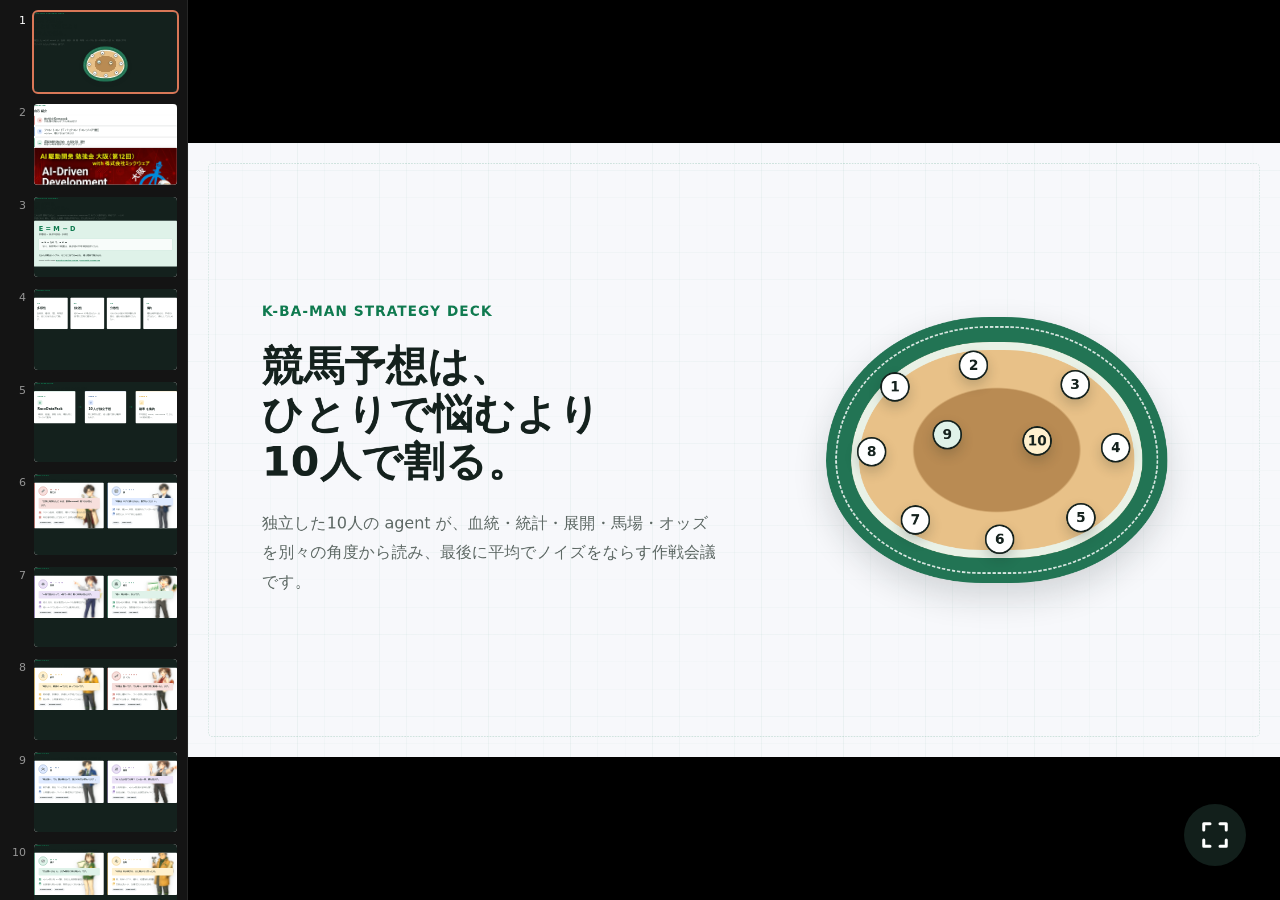
==== slides/keiba-strategy v2 (bundle).html @ 3735d451 "資料・設定を追加（スライド、メモ、codex設定、VSCodeテーマ） slides/: 戦略説明スライド（HTML形式）。 docs/memo/: 作業メモ。 .codex/: codex CLI " ====
<!DOCTYPE html>
<html>
<head>
  <meta charset="utf-8">
  <title>k-ba-man 競馬予想作戦スライド</title>
  <style>
    * { margin: 0; padding: 0; box-sizing: border-box; }
    body { background: #0f7a4f; display: flex; align-items: center; justify-content: center; min-height: 100vh; font-family: -apple-system, BlinkMacSystemFont, sans-serif; }
    #__bundler_loading { position: fixed; bottom: 20px; right: 20px; font: 13px/1.4 -apple-system, BlinkMacSystemFont, sans-serif; color: #666; background: #fff; padding: 8px 14px; border-radius: 8px; box-shadow: 0 1px 4px rgba(0,0,0,0.12); z-index: 10000; }
    #__bundler_thumbnail { position: fixed; inset: 0; width: 100%; height: 100%; display: flex; align-items: center; justify-content: center; background: #0f7a4f; z-index: 9999; }
    #__bundler_thumbnail svg { width: 100%; height: 100%; object-fit: contain; }
    #__bundler_placeholder { color: #999; font-size: 14px; }
  </style>
  <noscript>
    <style>#__bundler_loading { display: none; }</style>
    <div style="position:fixed;bottom:12px;left:12px;font:13px/1.4 -apple-system,BlinkMacSystemFont,sans-serif;color:#999;background:rgba(255,255,255,0.9);padding:6px 12px;border-radius:6px;box-shadow:0 1px 4px rgba(0,0,0,0.08);z-index:10000;">
      This page requires JavaScript to display.
    </div>
  </noscript>
</head>
<body>
  <div id="__bundler_thumbnail">
    <svg viewBox="0 0 1200 800" xmlns="http://www.w3.org/2000/svg">
      <rect width="1200" height="800" fill="#0f7a4f"></rect>
      <ellipse cx="600" cy="400" rx="340" ry="260" fill="none" stroke="#fff" stroke-width="28" opacity="0.7"></ellipse>
      <ellipse cx="600" cy="400" rx="180" ry="130" fill="#c8984a" opacity="0.8"></ellipse>
      <circle cx="600" cy="220" r="28" fill="#fff"></circle>
      <circle cx="780" cy="280" r="28" fill="#fff"></circle>
      <circle cx="860" cy="400" r="28" fill="#fff"></circle>
      <circle cx="780" cy="520" r="28" fill="#fff"></circle>
      <circle cx="600" cy="580" r="28" fill="#fff"></circle>
      <circle cx="420" cy="520" r="28" fill="#fff"></circle>
      <circle cx="340" cy="400" r="28" fill="#fff"></circle>
      <circle cx="420" cy="280" r="28" fill="#fff"></circle>
      <circle cx="560" cy="370" r="28" fill="#dff2e9"></circle>
      <circle cx="650" cy="420" r="28" fill="#fff1cf"></circle>
    </svg>
  </div>
  <div id="__bundler_loading">Unpacking...</div>

  <script>
    
document.addEventListener('DOMContentLoaded', async function() {
  const loading = document.getElementById('__bundler_loading');
  function setStatus(msg) { if (loading) loading.textContent = msg; }

  // Error sink persists across replaceWith since it's on window, not the DOM.
  window.addEventListener('error', function(e) {
    var p = document.body || document.documentElement;
    var d = document.getElementById('__bundler_err') || p.appendChild(document.createElement('div'));
    d.id = '__bundler_err';
    d.style.cssText = 'position:fixed;bottom:12px;left:12px;right:12px;font:12px/1.4 ui-monospace,monospace;background:#2a1215;color:#ff8a80;padding:10px 14px;border-radius:8px;border:1px solid #5c2b2e;z-index:99999;white-space:pre-wrap;max-height:40vh;overflow:auto';
    d.textContent = (d.textContent ? d.textContent + String.fromCharCode(10) : '') +
      '[bundle] ' + (e.message || e.type) +
      (e.filename ? ' (' + e.filename.slice(0, 60) + ':' + e.lineno + ')' : '');
  }, true);

  try {
    const manifestEl = document.querySelector('script[type="__bundler/manifest"]');
    const templateEl = document.querySelector('script[type="__bundler/template"]');
    if (!manifestEl || !templateEl) {
      setStatus('Error: missing bundle data');
      console.error('[bundler] Missing script tags — manifestEl:', !!manifestEl, 'templateEl:', !!templateEl);
      return;
    }

    const manifest = JSON.parse(manifestEl.textContent);
    let template = JSON.parse(templateEl.textContent);

    const uuids = Object.keys(manifest);
    setStatus('Unpacking ' + uuids.length + ' assets...');

    const blobUrls = {};
    await Promise.all(uuids.map(async (uuid) => {
      const entry = manifest[uuid];
      try {
        const binaryStr = atob(entry.data);
        const bytes = new Uint8Array(binaryStr.length);
        for (let i = 0; i < binaryStr.length; i++) bytes[i] = binaryStr.charCodeAt(i);

        let finalBytes = bytes;
        if (entry.compressed) {
          if (typeof DecompressionStream !== 'undefined') {
            const ds = new DecompressionStream('gzip');
            const writer = ds.writable.getWriter();
            const reader = ds.readable.getReader();
            writer.write(bytes);
            writer.close();
            const chunks = [];
            let totalLen = 0;
            while (true) {
              const { done, value } = await reader.read();
              if (done) break;
              chunks.push(value);
              totalLen += value.length;
            }
            finalBytes = new Uint8Array(totalLen);
            let offset = 0;
            for (const chunk of chunks) { finalBytes.set(chunk, offset); offset += chunk.length; }
          } else {
            console.warn('DecompressionStream not available, asset ' + uuid + ' may not render');
          }
        }

        blobUrls[uuid] = URL.createObjectURL(new Blob([finalBytes], { type: entry.mime }));
      } catch (err) {
        console.error('Failed to decode asset ' + uuid + ':', err);
        blobUrls[uuid] = URL.createObjectURL(new Blob([], { type: entry.mime }));
      }
    }));

    const extResEl = document.querySelector('script[type="__bundler/ext_resources"]');
    const extResources = extResEl ? JSON.parse(extResEl.textContent) : [];
    const resourceMap = {};
    for (const entry of extResources) {
      if (blobUrls[entry.uuid]) resourceMap[entry.id] = blobUrls[entry.uuid];
    }

    setStatus('Rendering...');
    for (const uuid of uuids) template = template.split(uuid).join(blobUrls[uuid]);

    // Strip integrity + crossorigin — blob URLs from a file:// document inherit
    // a null origin, so crossorigin forces a CORS fetch that SRI then rejects.
    // The manifest bytes are ours; SRI protects against CDN compromise, not this.
    template = template.replace(/\s+integrity="[^"]*"/gi, '').replace(/\s+crossorigin="[^"]*"/gi, '');

    const resourceScript = '<script>window.__resources = ' +
      JSON.stringify(resourceMap).split('</' + 'script>').join('<\\/' + 'script>') +
      ';</' + 'script>';
    // Inject after <head> so the DOCTYPE stays first; prepending the script
    // would push the parser into quirks mode. DOMParser always emits a <head>
    // (synthesizing one if the source HTML omitted it) but may carry
    // attributes through, so match the full opening tag. slice() rather than
    // replace() keeps us clear of $-pattern substitution in resourceScript.
    const headOpen = template.match(/<head[^>]*>/i);
    if (headOpen) {
      const i = headOpen.index + headOpen[0].length;
      template = template.slice(0, i) + resourceScript + template.slice(i);
    }

    // Parse the template and swap the root element. Scripts inserted via
    // DOMParser/replaceWith are inert per spec — re-create each with
    // createElement so they execute, awaiting onload for src scripts to
    // preserve ordering (React before ReactDOM before Babel before text/babel).
    const doc = new DOMParser().parseFromString(template, 'text/html');
    document.documentElement.replaceWith(doc.documentElement);
    const dead = Array.from(document.scripts);
    for (const old of dead) {
      const s = document.createElement('script');
      for (const a of old.attributes) s.setAttribute(a.name, a.value);
      s.textContent = old.textContent;
      // text/babel scripts with a src: fetch and inline. transformScriptTags
      // does XHR against the src, but blob:null/ from a file:// origin is
      // silently dropped. Inlining makes it a plain inline babel script,
      // which transformScriptTags handles unconditionally.
      if ((s.type === 'text/babel' || s.type === 'text/jsx') && s.src) {
        const r = await fetch(s.src);
        s.textContent = await r.text();
        s.removeAttribute('src');
      }
      const p = s.src ? new Promise(function(r) { s.onload = s.onerror = r; }) : null;
      old.replaceWith(s);
      if (p) await p;
    }
    // Babel standalone auto-transforms type=text/babel on DOMContentLoaded,
    // which fired before we swapped the document. Trigger manually if present.
    if (window.Babel && typeof window.Babel.transformScriptTags === 'function') {
      window.Babel.transformScriptTags();
    }
  } catch (err) {
    setStatus('Error unpacking: ' + err.message);
    console.error('Bundle unpack error:', err);
  }
});

  </script>

  <script type="__bundler/manifest">
{"0a99e680-15c3-4a7e-9d9e-b572968062b7":{"mime":"text/javascript","compressed":true,"data":"H4sIAAAAAAAAE9W973bcNrYv+L2fAlHSXaRcZEmK7U5KlnPctnLic/zvWkrSvRy1jSJRVYhYJA9BSqrYOqs/Za35dm/fXmteYNa8yLxJnmRm7w2AAMkqyenuO+fa3bFEEiAIbGzsv789mbB/SVXE06WoRJ6ISC7yohIsilixEpmoa8FUzataVEwlfD4vspQFFb9kIhMrkddqshRXk/KKzdYsFUou8vA3k132h+N/ffqCfXvy6F+P2e7kN5Pd3d+wXfYgFcl5pGq+EA/ZL3/5G6tEo/gsE+xSzFhSrMoiF3nN5kXFvjl9/ozB8yr+DcPW3/A8zYSaws8s4CFTpeDnomJ5UQul++OpYg9UUsmyZvW6FEc7vCwzmfBaFvnkR1XkO0ymRzu6bYRtdx5in/CH5ykrC1Ur9l5lMhVP81RcPV7yfCHSKXtxzeqC1UvBSl7BSC9lnhaXrMhZzi9iGtksZOdiPSt4lcJVucB34/h++fm/[base64]/PNj7f/7P/[base64]/ENDXqydfs7Iq0iYRsDpJJnhuOytyEcFLolJUEQ0BnsfFyAsmruqKw7c3pf6aRcjqZbOa5VxmrIL/EM9Q8idkQkDG0RKIPymyZpXDNmr7tk3bzRSomtcyYQmQvgpj9jiTyTksl9734pD98vP/mPzy8/9khuTtAOZF0iiRsrpoyakWJZuJ+lKInCZVHbK04guigKJKRXXIcJ9HCb5qXlQtBZ3Lkk3Y8+JCsMb+lMJaTNiThriggJ+BsQsW6H+LUsCet/085nkisom+mxT5XFYrlkqeFYswZk9wPEuBMzhSNBwm0oWmU1jcQ9vZpUzrJcyiksBUnY/NioRnJ3VR8YWIcfAlEDV+NUt4Va3Zu5TXPKJD41yW78bIbVK5WomUyZYSzGjGrFjJuhYpm1fFyuF1LRseI3NbyjQVOVAnEnO7C091T8ANVFMiE8N3IT8TeQ2sY1WkYgzX4L3LQtVIuwI2uO0InmHBd1Jciup5kYqjUV7kYhSOgS3ZPT6mk6OqikvLHxzy+uX/+L/u390rr0Ia9YXkhkVEMEiHRcTsNYx61dT4lYqlUpW8TpbtwcbepUlUlO/Y40bVxer4Arh3QR+hD3MWKAEUk6gJPqviVRriq9N23V68PNVHEbR88vL51M4Dw7NWKLxQlNiyEhHxLnXo0HnVJHVTcb0NZV42NUx5ViTnImVNXsus7RXPY9v4/du3afK2KN/y5HzK6qoRY/3e9NqICidERUAt3zx98uT4xRiEBNbkKzgsRBqzF0UeueeagsNybRYVGCRsWOjr3YVUciYzWa+nmnDesTvsXVHyBK/tvTO8TFbQC2ytC5mKQo2ZnFd8JdQYOoKjgT5VjdlrwZOa1ZUQKoQvR/[base64]/pj5M5mwXFyyvWjGiSmk4qrXBJiOLBqFgiM0MRfo+TF8SbSPwkku617zuqh55r6RLjiiTq8J3XObLAUO1FtNPZEbx4tbxrQuK1lUfkMceN5k2cahV4KrInfGMYLHRuwDGxn5Dn/Bkwt/qnmJ//JSjqi76/BQL+0rOjJAKZky4J1alkCdgGXiQmQxEp5hPOxciJJYT9JUKJ1biVXmViz59vUzFnyFd45Cw6FSkckLUYHwglwWzibcekuuliggFzxFqsVjcoZCb8FTK2zgczy7BJkI9SUFw6UJ3Dcb+FvFF4LUF/ZA1etMPGzJdJoXdTBNxVzmIg3fO0yHeM71gwk10e3blnTGHu2AgLrDlgLO46MdEFRbveaBEglqIXiiZnwmsqOdU1lnYudhHMcPJvr+9gaPFiJP+WCLBxNn15pPJDVMVcnRTns3/lHtPHwwoZsP9dTAQvozwKomE7h5QMsE0TzDtSDNZi4rZeaX17C40EsrGsNMKTYTc1BmSfSlwVSN1m94XXPklKgoEWuqiqIeOEKQ6mQlktqyo2Qps7QSKCK6/CpmxzxZ6oFJM6hiBWIiz7I1q/[base64]/NihQkE46fAkI7GhhkruCmu4Rj2tRK/gR9XkgrGD8+OWEJHqOgk5SiqqFDmTNudjObgQDDKo66c73kOfu3E5CgVc3zutXmT2gENLAVr86bEmSAyyWvQTkkmmwU6KYo5XO2FBwPYJkzkcoaxUvTG/EwMHYA+yJCzdaHjOsXkPgFmsayKprFsmMfgTWfzJDYHo5NnyieIMsHZliUqHszDp/[base64]/wPCaGkEOhBsFxSjXS3G4oFG+j3REOjZabQqkPGDlcVMtaXcfzWvsSOCaXnT6mk0/WfYITynO0PpbMxEvLBdGXNCUFZiLioV+e+f5kVEd0AECN8PvSS+em/HMQXDTyRzFt9TYDdaXrPrd/Zljy4KCRLbHEQSlCGKiiOhAHWjDcyIWPaDwWzJjl88ac2YvwkCIyjSrmZPjk+e/uuLt9+/fXL89aNvn52yI7QTHXYf+MZ9YO8L54GX3x2/fvboT2+/efrk+O3zE7j/xZ5z/7tHz54+eXR6/PbR6elrdsRGv5avj9o+v3764vjtq5dPX5wev377/L+xI7YCteE5rEcwCpbQ15ThPyQiBWWBm2vK4HAOR2Hb14tHr1+//H6glxW/inD/TBkpsdRqMqGjNbKHNUx5VWTA9UBmWhZNlqIwhxbC0rALOGplq8rnQEl6DPghjx6fPv3u+O3J8TOYJf5mWYn5mbFpjknxGjOFGsKYwYzwSvAxU81qxYE48egdM1Td3phBnY0Zb1LpXXhTFZk42qGed+BCkSOjhh9rPsPT+gzFGfvrn492op2zcMzeaAoDNg5WJ/1c5+rRzpxnSuwweRaODn9jv7Tk6QE7YkGOdHhSw7kX5GFc8vQExM7gYMxGezDTNNUoRIAUlYiUROlWnkNLW0/2YIG2Pyvg6iVIYvAcCVzmGIIrO7iMO+0qLESNl+idRywQmd0t5hlxBWYoWbMjJrJ4IepHxoIRjNqREaUwOPQD0yKEM66pctsFfmLbr1Rom9nUr/uJfvfU0OmeLsSVKDOeiGDy5x/U7g/pnR/U7mTMRqMwriu5CkL24YN92BvLkgbRUUiX+2O2PBiz5edjzcpqEL/PzGCoLUzMkv3udyxYxkCij/VR9+GD82bQ+BIR7I3Z3T3nU9opMnOjfx3hsuD+v3ZoiYTkpRDw0nfYYIrKFC0Ys4fVlMzih/oyHo1Ttmd+B6tDxtdTkn7M1RlPzhcoHkzZp3t79umkyIpqyj6dz+fm0rzI62jOVzJbT1kEthwRqbWqxWrM/gCuiec8OcHfvy5AEd35RmQXAiRq9kI0YmfM7IUxe1RJno2Z4rmKlKikfYthmsaIY65Hl2J2Luuo5mW0lItlRuZVGiba9Elipeev8b+TXZjDXCS1SB/zLIOPZcsiS7WdnQxY1jYBH6hAP07XLEg4GjoPVMhUQWPYdXQac6qXHM5lFLO00gu2VsEzENuKRcXL5ZrdAX6srWimq4yvi6aOmbZPsQAsX606GRq7u2/rQcGoyaMlaszUk7YQGbPjdKqllaB/[base64]/lFkWkdVt2r7BG+HEat5gkQF9B/cjWmQDoMQHQIQPkYqtBAGamapllhkDtKY6xr4XQ9I3E6Sku7I3uCdroMB6KVYtyVia3w23rCH7RK7Ads8Nm2iXc+CWlor29/Z+O3CXtI2Nt2fFVUS66ZTN0CMUzYqrgQc38TuHcu33DNCvvtc3frt8cDtLeN994/6mN4KNZOiNmpP4NGzcwDccU+DNm7J7e79tZw6cyVN2cFBe9chc02PGaxFE9/Z+O2b3y6tQO3L34i8PQkvyMkNJeJY1VQAP/doNu+DllN1tx1LyNMVlda59xCmqiaHiqWzUlH355ZdtN3jCgiowZfsHnctzwcERHClRgyijpmynzpvVTrta5K+OFCwjjG8v3tsXq19HTzjLernMCXVwf2+lmOBKjNsF0VeTZiaTaCZ+kqIK4oNx/MU4Phjvh2O9Dk7jG1kXEYB57Ceyqk3Zwf7d39/94nNndsH0EpGm4I7+2qM/onhNoWe/kti30N+eob79YdIzop/ZFrM6t4MAEYOj6cCffSPrbLrvkltP9DEk5qz0ilc4wXs9Gu5SqsyXopK1S3m9i0lTKXhWn969fSXzTOYi+kechy2bPfii3Q8rmRuV1b28bWfpz6sWMx4c3Ls3Nv/fi3/fsgyX6B3RZv9uS/fYj3Pl75FOgRSmqL2z996SDoxy/yA89LiJ24cWEW/u5IvQa4ehDSAkNTWsWCsR+U+YzbP1yWm0Kn6K6HmK13nv0KHzJFMXC/beHq7ARNuzFH/rKCpO25hClN471GnY5X6HXV7qLu+17GKAPx60/LHdEmx/r7yCfxwWjIfA/Y+ip96w4/NZasf+z9ktzs7Yd0Zr5/f+wDG25x5kno7XyGhV5IWiyLedk6/Z8yIvdsbsucizYsweF7kqMq7GzD42dJLttd3jp9rR3DyZX3wRDvG8DRtkmA/Yr7PCNUaieUR0wSvJ8zrKm5WoZDJlNZ81Ga/ggrpJJR4gNWdyh/nWXVe4EVd1hGveXc5BeeDa/YpYiZK93zKDd++Fhy3/Z5/DBvNGfXev3Z66T/Jlb+v13r2w1ZxSCba4ys6oIcAB+tsgMm3gVd3Tix10lnKyy375219++dtf2GknYAyv/lf7n9F2vsboRRO8ltvQ0ENSeNrYM4x11I6RVIgywgg2VsxNT9gSjxpQvMhGoEMEZV4XjLP9+9MvWVBUOqYv4qoUSR0y1MzRM2/6IgW4EtEcfPCczj6pg43ezmUdHpqArLRBR56OtWITpgOlTFcT7a5QhY1fNBGLaKeeN1lGlj44USCoCPy3TU46Z2rVOq3F30aBsFuvLkpXxdXKhL2gifOCV0FEehC8I7ocs/0vvnC0BE+i378Lf7v8RdN0ecVUkcl0iIr3Wio2el609kVLe/2qqwFaJgJ732Ojw8rlVgUHLQDkdMQpJOrzjjf3vOtI3QcOb1NJVYAprTK8rF7KvH9zM/PY/yLcKBLBYkynRpqyvbUCA7DTGx6O6goMBO83ismWoxzcpjPYjZYGb8+1Np1CrXh+YClnSIa3L4IQ0nJqPF7tQt9m3Ea8vN3oD7qj/weNURvqdDiksc6N/XvIQBzLnaViT9SEm6TRtYGeZ5ueNp7LnovLTggNhP6JKCZ2U2fWovwtaJ1pJS8EOV8naB4NgBWfglddveK5yFhdLBaZCI2HvPWOGSZZFugFjNmpVTsojmWBnvUi9wycOELwop5RGDkIlOB1N72BTxqGcLAHqonm3nCBxkFtCp0IYT4V3cnI/mB2TFcYyRxcLmUCsVLIw7OMTgCWFmDIzfgCPPdSv4IUQp9r06hRQyeuBqs0pEb/MYjAhGY1k00fbejCVdIcK8Re3wrx+Tj+/Ti+O96/uW9t/PU6x2yJv7NfY8f9u0Y92XWaA8lV9ZICAdDzpbxAlpWoFjbLphQ6GA+iDczyWsOcNoFM7Hgm2lZTOwSpCsfSZ2JNLaWQHNDSnSY2nW5Dtl5w+LvOYUv3A+Z+b/K6BkR3DomDR7dYo7EZrPNnwKI18NStbVwDbTdYvYzI7B8qm837N9sqybIPPmXvLHe0DmOu0fat2xnPaIBx3qx6Yr2jQw67FT5SLXfVH5SpblYLQf3whaQIxb6uzfQWap3/veSvunld4MMdBdZR7OxnkaAdQfhK4cmbWgIfFDQ324kd+cEaYbYezvqpqJjPfYfVJoeDZ/LVjbW566BLxe2caQnDzJzfcljKuNdaofQ+2GBXohf4NqiPeFH3PcRidNDxmSbuQaPa4OMbXvzpky9///t7vx9qCwfpQgsorfk9/vxe5wunOgD2vSV8bdwZjQ57pNj1R5L6c+DQh1ZM7IIb7fvzjabSgw2eDP1phnA+woMwNBlFebRDX7pz1n4zKWwRyvWOUX5jD3xei8rrwOh4t+kD8pPctdy8Kv3np1N898Ay6ayoW6zWP9V7PCDg743xL5qBfLbaM2P1rXUfYUi9K3z/cJzUVyuRNzcp767B8t7egHVyk5Pt4C787aorW5XxzSbC33dUawwz18Y73FobJ7Prndrf6y+t67nZatGjKSPCg2w/T7HxjeFmeim4rW9V9mJ8HEe2JbFNnqWu6+gGV5MhJvEF/N3qNnLPebR2dZf6fs/KsekEHBRpBmeGjiedsiAxiT0Nb/aU7Dmekk6Hppc+9+j6xbodLB1FvDfN9K3IC7cTcc8sCuTZNYz6Cu32LUgHSMKzJNhoFWMRnB6to+xWNrb7/QVLCjOqTYam+45gCNmLGKYAY+6dLc4n0iqPe9f7x/[base64]/zUHTNwf6piPZoGJu/Lvd6tu6uiuF5FzvHQ5shgFGUhoohVQDsqn3941/OxZrSdnsNrG8P0sv9IMAe+sNe/OV9u+mB6bgN9gcatIaZzgrHsE/Y+/ZAgyWm/6DS3Hue9tl7Tyi423PQAUc09g7Dau8OdbdSi05n6O3zfa7xvcMtivV9R2ey/ertbrevdUvc1Z837DOZw9+PPt8cj8mgbNzbpmiDELllI775o/MtHXFpkxQ0KL90J/YGIdlO0xdm/Ye32U2Wmu5qJMRwh0z6twkF2uJrD7e98LaBKp7kZLpIwWo47Ib4NPny/t27BzfwLMNi9reqMR0uBUzK8Kj9+/fH9/bG978Y78Wfh2PyJaPE2bu9v2ki6CsGJ+LT2b179z/nh33HNIKlTAEEhZBWSqETtgHqgCXLqliJf4q72pzmkLKrfa10zFP8rI8JA7m5ePzumVRLrv3IphuyZB+in4Gcu5eCXfIc7cuAl2DD6DHh1WSBm9hf040L2eMDy8D0yJzXmE1o4t1xtiD1wfNU/wvOJPYBGcOiJkYPnXmZgBZ2Q9ngeIq2MR1RPigCTbWZpRF+HkLW7DykZKd+EoHMfxRJbQ3h6Gx/AGk3D8kT9C8aVifC9GhIDwCom/kckpP1DLc4C63Q5EL32O3iZ3u48hOFBhzaO1qEct3L/m5zmZx7THsBvGxjOKA5JK2/pDeUDfpqP6Tdi6lE3IB+aLQVluCDBu+bY23jA5s/3gtyd2fMjHgwpnzIKDz4Ymcptn2Zo3HpAI3LcOuX9hsshxvcOgDdjYUdvD0Q6T343LYAWsZmleDnEVrQpsgKnYaw67z7BNHQbUwbZ8o4ZIkOkbEvbZqFnOyyacZVHVEGAQKgMYkZKSLH/OcCknd9ECNMelFtMoumWJlZRLNAWUAvBt2zXT05uyYQB91fAJEkW5eZPxHEJQDLDnY8RPvMMp6fG573FpLOn3FVf0c9B2HbzQoSj7gEDCE7cPxKs0QmsAiGlhc5fpWFbrIcx6NzZ5qsV2swd8B90Zm7O/xV9AhgYJW37ro3/oLAa3ylziXCls9or+F4yLc/tsaY8ZB+emP38N93lJqXcaXYE5GcnyArFFe1yFOF6evHGnyCZkWHby3AXz8j7CCb9KgC+Cid/vdmhDxhNGYj2uzwk7Yt0I9oiRidWSkD8wMBoqmognYRVFOKKmhtNUup4rcAmcGO6BeC1DjB4yd4jxgFUzYCLXZEwC5OO0LWOXLCq/CyDmo4Ym/O/BsECNG/DrvpVK5ExY4Qnca/uyoaJZ6m2bZHRN481YOJ9nXipLlZ5P8u1ubz6LcY8nkDuND5oiJ/[base64]/StBGGugFOW0DE3Kb8sN6SbO/nORN+1+vfYMucA26Jz/HpiDs8011yh5pcTTvKa3+RnVxE/CMdvfwzToLgqCq+a0L/oGmc/HvUkzrN6rvum+yvAtX5x2XjaZAEafQttbBFh72owJME5k6Pm2yr56q3J00h3FcfzpC1RKIGgVkQSTppq0nSGuYIsJaU9sSmwluXzWKJkDDCpBsBCAi6bhQjl0GlxWBRz/wJIJ608CZNpcGTAYkou1YkPObQgRg4N90YDTLDTkB6Q1efPV787sp0ziWqg6sJhWSvAqWYYhkYry5tucBZjo3uH0+A1d/g/T96LAE6fDydd5gjrqK74QrxuQMVozPkTxDKCynYs1wFWOxi7DvbkZncFOK+K7NzfE42FVXLhtLRMdo8VNKXkhCGbQOcM290gM0u2PrtzclGDRxj3+McaX+7N7c+tTXrq8maBVbwPZiqnW/[base64]/vkYBIXiPHPolaQ1ThnguYzBK8TThqtZXHKaycTXfb1vPwXVEMdeqLtc38h5aKNxrDg9xSO9m9oUr3O2hnTGXGT3VCKJJkWUaZfCOsSEucaHJrgYKGxlSxoyihmkHFjmBj/pbReTgPgcY3MB92TeAWN8eoZqDEEDHpZghvgNGRxM8hz5iPSyOtrNbgXIYSaCDZ7hoAOAcUItd7oeKOmKTIdRZUiAMJcHMRQZtsCkXFSfLbo1+AZRaHN73mDBFUNq+u3d3lNJTgHVJyB6k/Vv4TNC+CAorW3uzOLBBPAQMXzAgHBmAaOSZ3RLYD5Hn9q7cVaoefU1zPmUuWArmKZUIIayKDNBxy6pYgZhPC2iJRjldmUcJrI0wHhAAS7l+QrKONGoJkLsMgGW+5olAg2vb1wjmGcaKWHWEwAcoSBUiU/[base64]/3X7iM7DCtyvZlACtqqbsEp8eSJJUGqEV5aC2H4B1UwZsmHItEfsUZVEU/ZBfNatZoEKIiJkVTZ5AwuJTtIX4Z0Yrt+yyyQCC26SHBusIvG5XUjkolQYPHDBTUSzO+YWVT+tKLsDTqsqmArRol93OK9gnpAGLq0SUdcfkbU7vHNx3FSQ4qdaxBlvY7S0ylS5ACdaYqHreW/16xlMQCsidNSuKc9jBMl+M254QtR7MqNo6XYGNWMtesXd+vfz+BYIrAvbi5M849ADHHnz1CQz/s/CDO72ffXAm9rNw0tGH5YV4IqsarIbAKk9E3VOZ5YV4qfmMfuq5xu03l4OgAoTKVHVYOxBXoE9dSHmxT713ODTslCpGPFjcAe3aj8CuZD+XzAJVbO+/gNhlQpoLkYZl3jjeFIzPZTk7YlVc82ohavfe5VJmoOPBK/KYggWMwfqTIzIhhti6c9ftBMAhz2U5aXJ0lUilrXEpmwlw/kJkGBz4ehfBeRxQGlKKjtta+Z1pVwUZTC4rkJIqkqKQlWeocwLdUvoZeEVajFe/qxQXFRaA57iddM4SuwRTDjFDi8iqtTnF7ODizgLhPDnKCpR/6V0B1h/kjm8G//zud+yTbQvcXVF8xt+RsMDvvW471AsCfpCH7tpc+/PxTaFqm60Ii0VsfkoI0f5OZXf0Vr3THpN+b9qHFEExAPK38zV7S11iXRNdKoWlBRUOaeXWW5D8bWakP8kfs0Td6aQ9Kq3pXCuk6PV4Oe/MrCsAIKmq9j30+xt51n2DJqOOdNBf5k43lIMwJOdjA0+8N39EpsSGfoblfHq33831ALn1vJB+ExQAjMYJgp22pYFq3QcZd/xKY+T8p4A2MfUXIBP5ol6O3ZPBPkG/Ps1TqK8VhOx6zEa7I4g6GpIO/[base64]/Av0fmX8Vefnt68vTJsVcXwPHWFDl7sKxX2cMxewCxuQ/HjBvxgqXyQgPnm6oANV+EWgZuO/HFQLLSKAGFnESkcl6qZWFqveH4AuuU555JilRUCFdbctDDZmtmVTu05QM564zuEziajTCNpnlXGyCnki2EYYuj4IHeAsiYilc0U3e0rcqxkdnaCDF7muviaaAgtcWpwNzmff9IsR+LmaOfPzEaEHwBdlEhfIDSklq9rLhadm3luL7Wn95lmci3DD/Vxxk0IFbcNSG3t25ixPr40GtG5SgeK+VzyMmEvcwBraZ+XKzKphYp2WoNvMLlsshAVIRzBhUpbolFN1+I+hVN7fo7njVksNRyMdTRNKVMgC8l+h3k//D74VBmK18wdFECxAo4JY0+o4xJzVShI9bkylok2iQQjNH9Gj8kgGHKhyvVfPjA3pyFLYOpBw41PD9joDEjuwD9IW8AkRNEDaUfGLPEf5trS78eQ3px35i/0YCNC25LQg2QVNfBuXnBJxP2h0ZquzMeBKD6YiCDhK2j7VGEnWGN3IxnZIEDK3fqqLKqYNr7+ppK7gleZetIu89N+JVbmwtNYv7ugFmE5t+gAbwXxmO7796ZS6vA2hjkXXZiOJQNzm3tZcpARHkcSzMqnISWuHdZexyPwImokGpbLsR4WpRUXKOF/NWAv+h3dFCh6exO/UoOVmfErC9ClXDtHiOlg6UtUjV7DAXYNHgo058EFU2wzmucKAXubD0k1HwQMfi1iOBQgW+dOh8nWmz6ofmQijYvVfdz+bQqXBa9ywx5RDgjnVkqMVQGzY6CoTCHc+Toy9jKRucNUa9rbZ1ir2Cizln7PhywDeN2Xm/ywDRD8Y5KDfttCQUb/EfDMzkHGWTsLGuF85rJc+d8e4dD0WCrhUzE0Q4EllX5zhmA1FVy/o5RAbtKn1FasVfOcfJaoFlLfxZUL6DYZzjhVrKqikof6CMd9bg7wUC8ScbzBSs8n0DnJNQwZn0mZYHWkSMrXQjAEfxw0tygJncn6NkFOdi3VnGzYOyIPYJSPDGY0gJrysdtcYJEG8YrXgaBWnZdlZ5h1cbhOL2ppSVz3QlZ+iu4fCqu6jD+sZB5MPohd/U8T1Gy1QdGjifSbWebaee9/mScVKmYxiXOIH6maGo7S/MmR3GWZzpPMo5jry8I/R5rvz7tc4AsAtgjWv2//I29AeHlDGI1YZXH7FOZjtm0VKJJC6rj03a3AkPtTCSQT0EvfGA6fRiiLQmvthdjdgIrrk92tysgMay6ZMmBBadcZnAmUeRnpGqof7RYsxRsUVhFVKxcu5buJob7h+yVTAqGZz9c1HUllmIlzozEqWOR6KC3dLyFAIeJD9JITUEMnMcg+Gr6w5s3f/7h7Gz3h7MPb+JPz95EP1ye3fkwpX/hfvDmz+HZ7g9h+FV4J5wsxmxEM/jZfuisf6fnH2btk4NPBX/+8OYHNX74n3eC67MQPvzjBxN89QneoVF9tq/HdTA8roE3DrX3XJrHGPriFwxbO7krrZiu4iH+4TAK5FCKOA9UkVVs10h4u+wChUFe+3UzgWf5sZAOy9KMCRH2qfklxHsXpgwoMUdTRIHPigunn0oseJXStpxrGoNAIPADERVhCbDLqqDK1UFHVXJM9D2dyTiodWFD4//WrglAC9OJI20nWN+4LjbIop1wGpr570DVa83zlqPGuCGCSRS9+eEyOrszWYRaZN3sktImHX1GIt81cqt7Tb/u8cnJieXP/WAct0XsyALtEFt51mW1W7rpGYXciaBTxP7sh8wbh+yA+G2FbxeyBCnGjSEyP3Ts/[base64]/sggSkCV7CPH3TEaRS0O0lHm/[base64]/WkY9ZosucxDFyHRmaZqTcIWWzRwTFJnZmyOBGDOSDCUQfqoXoa2J4pvEVxHgSMZvL+mwkqaO0TEYnTgGFoxIemoFA4/[base64]/6R4YSeC8yOyDNrB2Jy8cMjm3t7tt/Tz9Qabdx7p9+F4Vweat3f7LR1vwC2dBX7gHsRlbm7uP9HvAZN/XvN5yAgYoxPl2Xlo+LuNPyUccre2/CDY8AHd5u61G5r7lvKt1H1bQ7tmY1Zm057+AVbWDoPAAPoqEV3XDBSDGs3h5iTBsTtsVF6NurqS11YjQHiNKbHtNq1dZj/qpOebuegPqKcn3rbPpd+nN87BtANY8KGgBLi+5XWEPLvhAyYjdqc/igHZd8Dj0F5Ewkc1VA3c3Jxr5uuyJoeto7eqj0t/UQMJL61kZVOITd+UQrup71ReuD1DFCtqGBSoxEZ4adTpVGNe3LJXTS5et3Rt1Hnko/bHr9sX/8j98A/aB/56ZZjQvpEUssIx88FvA67E1qfnMLg2rbs7fje3CZp2yMG9rfmbHTO4lU2GEWg3HGpbE74R1lMdE5gentvodTJlrH1p3yCi35Kg9OM+RZk+xBVEvGiUwVG3iR94BoW0IeasLgqoLdF/g/84oG7rEs5jNgKQBPs9NzXVEdGUFRCRx8+PdjPtsMgYZuSYqsjw54FG+MJPPtqBemOQFLyD5nxbC5y1IzzaeVWJC4iVJn/kDkNUNudy8MvP/z3ceegw2wdQwgxihv5QXB3t7AHW1H22f38HUN+zox0Aj9iButzFuTja0XmTjwFQx1wlsL+jnf34C3sJFMuEl0c7iFbjXQZfjL2OQ6dVO9oBgXfn4QNIc2Dp0c7z/T32+bN77IvsHru3M3n4YKIuFu3IH0zo+50rquR2srD6k5kbeSGOdsoikzW8wHuMPmjn4f6DCVz37ypR7jycDN3BqlJOK/pn28pB7va2lXsBud3+quGl4Jef//q/y4rdZ5/DYkW/ZsF04a2d28wllqDbNpmvsUZdXeicOn9a6WbwOtx5iD96wzifpTsPX9tl9Yf8zvJAs3E7Bddj2J+jcEuutJOv9panFyB1B9H+mOkHwh5r6L4B6Oij3/AxL8DJvfUbFgXUhHc6d42JXhmzOxQdcVUjAkbc3qbYLMhgyjDL201X9IJEdGLzW53DSTWbg9A/VvBdtzxTUMT0DhRsPXyakDz6kQwefHKprMmpuiyKc7DMCUxQYkB1GDmg0egwRgQDT0wID8GEOD4MDMxEIAnEvitcMAgoWq6fwFOXkiMgCwicAzd8RJpEOK4I0AfqZdX4n/FPlMVxhhZonix0xSc9dAN1DJnsaCOGQFd3buqinBCIqDNFBbhhdG4SWiUZBXzahNtkCdMTsxeEdwZvQSck5vm2HelclKJRGIsrdRqlxgXD4EcKLeTVmjz/kGNHeGEsb9KFC7VR8VVJcZICvrWsiiu5kvU6hH40bhfYj/MCs1KzoigR3KDNH8QV6G9JM3rYlZsBX+Cpr8Eee0Rmlz6Ci8nvOaIXLUT9B+D3Ml88zgDb4LWngpvnj5/86zE7Ynf3ujdSEGdBqYC2f2IRZO8UZe+pGeb10BKyqG3gq4lpzR7gq0JNh0gkp0XJoiP2nNfLOBEyCwIcTcTSGnxnn3eNmdjTbFNPdwZ7mvk9XXfldgTSuSWvQabnq0MaSn2Y3eDzH8tusNF2YdI/NLFLntRHOxBVtvMQ817wuBw4rm/ooSl3HiI6VFN+fGMw/erm8OOv6KApM5lwkPCemB83fsmy+oiO0S2885AwwYe7fOctwJaTs7tHtaswof1CnMoLbnehiTbe0KTBk7prYvmEQ33M4d3eZgpZhKme0acP6aRdlzBi8EFS2o2JX7a5U4Ec2n+2VdO2AWMdnuSBHDMJjputLdFFsKHtnZvaGrqwHdgrupftzZEAbFvAmNPI807D6/AmUiAhCFHALEEIFBxFXuuk58CXpF6jEEVIb5ScSAmEUNuuLhA0tlPpoBSVkhjX6oYRurnMJiCHDC+qqS4wR7YSCE7VkakMyNztpCpCoOvJVQb0f4N4Ra0+luPpZv151ge1din1Nl5/xtulb4fyijrRKHOBiHWvT9PBx3tSlZZguilu+vQgJL1AXDjytBI1rDYBpIkLfSL+sde4KQeyDexYBm3geuza2bVy/Vu3bNpAsl5Tfmwz8i3c0HTj3HlNKD3Py8lXG3Lyv9cAlCc1gKA5xuZXV6GXYFdVXorddW9lNxLX8FTe1Ko/ize1GJrAa49DdKplpFQKA8tl6EC+7eUy/P1uurmtrZce70g3XUTS4W1v2n7svjftNgg7qbxoLUH45A4Dwx/YGeCztblgVaQ8M3YM18TitIdoEO+mfxuNCr508NWDSSovNjdZqcXOw1PQ9ihrANCb2Ux40WY2LDHudda/4PRN9Q264x0Uccz8IHHtPKTiJ31h6cYOCEreTMFQB50Re7++667oR0hPlBqopSY4o3UfoSu+mDN64Ig2r+yaQPR+u60NxH/Njb3TfN2i966Y2ApsuuvNMlvvo81dEmK64o7DTDSfLMDJgE6AAPX+MdM5jxp7GPnsmFmAYoJUNfPvp/NYz5G2dHg3ja8K/+3cIrcI/OPfaF0H+qdOYhGZgOCfbsaRlmP8sk2tEMyO8EM6w7fcUP/Uvd1AvGk7mD45kQ22C26JNuStDfGJkS8KEmiOI+A5mDn6MQiLqi7ZEdS7Go4i1m4nCB+6DbwNHaUdFUCF9BILpaosYGp12Q8Z9k7ZAVmnuuzmug0mj9kIYbetWwWbPg0Ghgr9il8F+wd7Y/2bzIPP75vf0KQNjcOwT0CvAJz50ru+2QBGYvdozC677sIB9zKYNR3XMoSyQeFjTigWOhcywGTvmPBY8SsxxVvHNTp2qhdt7QEVsydUxJgbkZ1UBDhqEIa4RKgoK7s4I0oKngmVYPQ81vcAixgO4Tftkn/SjRrphjyYO7jFboMbNtCwiyew1Rfv5Gi75AHpglS1AjNpMOxO5n5OmBOXCHISJklyAOkqSp2fQj3vMqe6BURNQrGMCWU0w6LJHKpE63oZ5NWv+cKoVxhR5XQEr3MrmLk1RCAK/IRfiIir6NWTr9laCgAZ8yqI2K7w69DRmhe6opJyUu360QmdHSIBq8vZ6E6lECucASOBb3HkwIUwsfV/WD9NA9kqQkQgfOFRhd/4RoRPvohxXG5FhC2YnHzRi7OELrwoCdvPiAjiPaOyRx2rtOPr795yXfeHtlLhHqgQI3bH6d+rd4LJUWOmy2jZVh4Qvy2r5F/u1vnwbvbqnHh3N9UQ6Y51l71n0aWYnctaLzwWSYl4ChhhUyaueAID3HzL73AyYf/WrEpbIqetgKYmbgV2ShCSFRN5igZ0tEM4m8QAXRNAAardiq1kGlnsX9isJZeVIupHtKM2AtJAqbu9DcImYiA5Yl13IVk7GMKxM2tj1iLMsl1bQ7f92igVGBcRffml8ubfecKg0LJ4b2/ff8pbo7YJZW3ATyhsdGqbOH2DBziiGgizol7epm+oERHhSkzhjEB8K7fZEH4u21Md4jIguuZ4dkNP/CzfE5HNI0oqQURDm4EOuGJ5IiFHHbjXsipycr4AW4R8xNoNL8eloXiXQ5sRzTgeoU56u4S4JUh17sMeqv9oRJYsnRAZG8Tau2Wx+4wp1U2aeFXJFa/WIEqdRxiEaVC4NGoFQY0QLCSHOkKUDU7w/pCJ0Palw+gZUKg+QVC+01gd4OJLBU/7GCzPCkT99xAGjXzqeUt7EjGIk4Qe3Ln3MbjChIdTCa6APEaACdCvv9FP6+8OrnNGARL6IidUSasRxOaqPkdU8B7waepa5D3MdNNKF/gwLeO5zGoEpck68ogGg2O1WJXgjSZIzolKKllC5ZmUQExyoCNVrASdzQX5bFctq6Dx0/EnsrjmixdeFpPOU4YHAKhudHr8/NWzR6fHCB1mr548fv301Wnn2umfnh3bE3rwU09s7h+kTLhz0FXzepjVVMxNDqqfkJ6FRvb2M4hBDgF7OeCFozF799n7kqcHQR5es8/eLwQt+DO4S+8Mr9+1Y8Nl+I7QQRDP3DpACOhy1VZmm5DfOFmK5NxBDEFZhAY3gFXmYCl2Qek2fpDbZsy+e/Ts6ZNHp8cIauiFld48NSRywd3WOCnDIVXciRInVTH0NcdOOKhn6PSwx0An2/cENXqICuI87ADGURvzLlM0x2pTe+Ohxz3HjVaoNyGtGdbThf9whPdTVFs2FXyyMgMCTkC2F1oYbcr6rle7idASsJCdK6EZOsJUY5QqnIpRth8qsGUkdm6wvL3htCXv+t9sqQtkafyaoYJAw9jxDjrZJiN5t35Vz//XhfLtg/XpQak+S0H4Ww6gOPDfjbTsvd8x0hoe75Tr8CqjiEoDNRHHKAU/F1VERZcAhBtFSVlTmAaioWkgRxZwP1m9rviFyFp50KS9FRAqhuXiJmlTTsj2FR6C1qYNrwhV4nSk6zTACZcRAAuEZtQ6d10seLJmn/pD/beTly8AYpY7wFavjl+zk2eA5oWBIVpHxJ6Bn2GbyMrKCI9uoNYQZM0fERzSvoF+u1I28gbYkgSQ4I+qyDskiPwA9LYhGxG4mWC0MZp5gq56Bcitb866VEeoHlLhv5gqp19rQ0CGU8nhlQUEg/MqD0ZvWuX0jH3NUTLEsKlKiaFFmI7GTPQVQtxgppSXt90IqWTTccdhUwy52TfMrj3UOR7UMMPsK8bZlAX49XCIr0tRzHEy3sgz7UBHrj1iX9nLU9fP0YUq9wU2dz+dtgLnV/iBaJrjK9hLqQATCOplwMQ+fSDz+iGgdCxZsE9lxyFRvZubLjXiYJXE7EVBzwOQDe0eqCdtwf0JLYFAzfPCFpZ0BHaU+HkCOEdswMcMwf9tvSB8FcECG4SEP38a/JDeCT+bePxpOZxGbo2Syzf7Z2SXjFzBheBwIT2UUFcf3OYI7BRjNEuySU7W0OKOnGyvkKAMBhgtKbMj9v7aTy76ZHBEfiiH3qOVuLC0Db/o2nKWCKN9Nu3e9rsAE7XtQrr3JxP270KUDj3o4mW4RABWpYGjeM5kHmmSsQtJ8QS21iMGw+ElNuPguiMdUOaMMOIjUt/jWoW6go7OEjcVe0hCbXszuMqUkZwKUULM8jmNDh1pBp/MLV9BbuSlhL20tqgXQKEBTBkcYmM2+hQMQQFODYSWbEJl3XCE9/[base64]/XHGy6HJoo1z8/BeELWJWdgZkiEWtDkadErSGB8HYFmDKjpmZGOfI3AcpPQ11uD/ZA9QwlliudARPmQzAExRv3JPzjp60XlKE8fB4EMX/fPxT72PvIgBIBPtOQ+RsgJ9KAaLuEBKvhIPrHbDfz5A9ZepAoJuuqhwrDqYu4Y/C0WKEsghBt0jQzdtdNuf46luuPHawc16PR1TFkgwfQMEnb7x6moIWxV403b30ud3fO0cx3VROd3rd3b34nY+q9yIS0NyE5NPlUPmBdepwnAueyNZoq/urfrzVTS1cP9p97Ai84QDAJY9MAbT6gRHod4tH/FPG34DdyxPYRs2uvJGLDo3zGW46ET+gMbGS6Gv5CnHn6qeYn/[base64]//PfAGnevb4YT9wQ2LFz37wvWYvfzu+PWzR396+83TJ8dvn590NRXrnvft/yBlRVBNMYWqGMzxcE+dMmhkLEZ+WzW5Uz+37clWPV3y1LjNixzNsijsoWipqLQpZ3vQGAInOBZ39HoiBg/kR6lxeE6C3YeEWad4L9Bx5PgXaJjOWV9UlUhqt+SQQzCdSkvOVVMj6Ib6S85u3/QkldgOh4jSuwby9vPCqzjy4QN78ej165ffv33+32Jt8jKE3BbNNqZrN1Liwwdz3/IDWQeD+oxBSxhSZEwskIc4MFi4BWwsr07/qIMKyY+nv91sZTi8TS1m3M3G3hKBA7jtZyGKlQCZx8id2Etq8t2lQiXHCgRj0z+9GsRBhyQhd+7UxGMYCUB7bwgrNvYSyG3sBtR6EUndlhixe3/DAt+AN9F2fATV1nMx8pVfnOpQZ3sb6KQ5ltHc6zzqsYewy8qwKbm3nw104C+zj4aE4UMtHWlm4R1CG0dZXXZy/NusdFiyBNzFIjVyoamJgIDH0MP03t5vwcsPswR+niC6t/dbV8txvkgt5Vwn5VG3iHd/OTkASpC11lN1eMlKphCeX8x9S8qb6nLMMFYVv/JMk3olFqAk99j97Sc7qMAJchB2EQ8IHwomWAvy7cshHeuy8+Cy8yDFPHR2p/UCyDy4gNd24yfG0JF3uZPsdwOhvkPaDj57r67Dd12HMoE6OUxlOLQKgbQJchvEgqoqLiO7/OgVwAAoXRLQqe9FJengsOlDmGIWK3EXi66M1YLcMDQ04f5vGS7lYl75pzWafoycYwJOSGBDUCSMfVeHWGdPK9wybUsk3yw3WrQs1xKslQ7MiQLpw2UJqWNITeNhiRINq7OiAPFt1J9298lNfQyxQKedrZVkd2p/kT5SoGJ/l8DXh7TZBL6/NbfrNiHEt8fKcYIkviHL9CsSPJgSC9TNg+/Q7AeCyBEdU+HUTfGF+MVI+3DYxDlosQQiKmHoi4s0eCufz4sqRVhHzPfV6c8abh/PbiRVF823Te4F6w6cHlgnMSsKtOfoMuAYi08o20tepRF2QwEsjgDgEBDqxxCshvaJuWs+8kQ+pyqmcqxGdHBqTEfMIdeGKKpPKDRu8hqk3/iW+wOm/i0qUBt3CHaxtVlPguznF/YeGdhnttMeJf2Xo1tUMsqqSIRSWLk3TaKiPKRjQ+ZlQ7Vw+FwwvuAyB2dJzQD717MDOmoD6q+kBOqKN/NG8UwXmoFMdFA/YvYyN7fGLmVciIqIsihruYJKDwkjq/0E7d4UqkdRriSsAmoEKMnOaBDekkzkQFAQ/ZrUDZYoAi0K9fAeYcEqpsnbooRApj5n3RSJZOgKXCUwLUBHVIrcMlIcPoEWHq8k1G/UVpo+YzX+mMGG3ln4EWZ+t+tt1v4+o+2O3D+T3UCxthQuWFcmSzTH6XqGs3W3iO1IUXCLxIhjN/htx4fW2NF1ELEaGMLaEtQrRS2FELPsciKX8wkNJWteDKAUIjPuPMSjELZGmRWr8KG2G+O61sStq5ApOZOZrNcxfDfkKqjhQr99EmtrKrqRc+bA9Phbkd/EyvQTPVV7E9fyK/ZCe+eJ22cffmftOTiEr9hofwSe3b0txf0mE/aoosyvNupyjIEqEszYY8oAmGeQo4/uVKxKbWGQO5UfZlVxCQeaCe1XFBOqcc+B7ZgSDRQNSlXugTJjf04GzFXoU4FmXR/VRSFTF9mv3eCIuEDWnh4c3+04/8eA9N0aDNNdd3t3yF6Gjw3Lcu1shGN24FaA2k7cgxXDbYK5W5W8k/zSmaghOwvBKvo0PtFVmh1B1kSqQklyFGkCMFVDlGeOhWrBEjbP+CICcPuenEP+PjjFyczmBL12JT3MscgVBAyD3c9RsCypxzQ6EJJ0mqgZnirmtR6eVdn/GET7e3u/DR3rmylsRkx2pIyTEJgjyn6W7ZrK2Q14v9oOXAx+u6hnHYQhnKsjNmzTu5XNzQtg4FXqYp8O7ba2O3+7OUVSK3LoDFGn07qTrNHnidvH4azMrxmI29xV2dslpTXOBL/A9BhMjwpqPkMnxdFeaKws4B4gnaAtnIOB/iAYURAKxOOyJp8XSaMcPCSr7sPZZoGC+vHUMfV1RKs9aKztKrKnvHSVWAjJgfJfEfqxgfyNAwnTS4RVqzUQIcGpoyejyCEv6LwuSvd0/Prpi+O3r14+fXF6/HrAQusawtBzznEWOBmojCWM7E6BX66sqBjyoWpWXCFas2P/MKPU9vYJJkiScgWzIPNFm4ghK4wMIbVMJ2J0wnxQY0JsIO2tesW7Rj9jNsGRwsxDm1jmSdZAkLhzNxz49mdYLwwSJiiZw//ScxPKUvMyZu4YWJAXjlJocVZQpwBnuyogDoFCSSksEGUjpyQZlWfjJlv6oUuYpoAZ+qBs5J+u1GM81ZUwWFU2q7lbUYfQ+QH8q4ascUiHgiwCvS/MB+E0u7QDPl/EuXhFqBcQ7eVPnVO5IseqsLxedqUpV5TSplm0qHXiqgxlUll2/UuAdPvo8enT747fnhw/662dOSs3I3PcxmqsoTUwiwxtxMGw/ROQnQ46+Q4aLM/AUP2RPcCOdPwUYOiBr7dnwPp3se7s+6eLHBxGGLPq2hWgCGyLxaZDOR3kH8/vB7MX1LFUOioHbABc+4gmfw6evnj17emH0+M/nj56ffzow8nxs+PHp+Fnk7gWqg5qk3IQDu2Rxz5MhLrkENKjkPeci7XSvBLo+5Adq4SXQgOEq5gdO5XUgbQVGtRNjCzyW4A6wy0A5RUpfhd3I4kLqmCnfPbLz38lxIG2q19+/it2bh4WitEjYxvmRYsZZQLifU1idpfYTWAT3bUCqMnHH8oIKOFI6pK7iM/FmmQ1moRRmyLUMTUMUa2jKA5T+vA72gFjRrr32+3GvsVOsh32ZvMgV6Lm/y7Q1S3ipK4y+wvPaqjTYFt7xI3fxvAb3SBkOhpSHQ7pRTfZ2XgElvvXoCdg3Rt7HRJanwCoj3eV+b+elDwRCO47UKiqhcS0ER2twN7iPvkjAXdLfyDfllveEN3+Fd8Avkm/Jw2uebs+jvN0uIsN2Rq37rjyv/v1rxzo5M9v9qIvzwyHOhfrsBPBth/HX7IfIY0UmQnX0Z6HbA+vYvbo/l43yQrCaO3g9iCQ+ks2bQOAz8V6Y/zv1qjfRRHk276pHXpLzp7R69qla/2M+8Xb9uJmx0nXdbMoAPysDSiGMKRfG0icZIRT6Wf7WJ/fRkJy0pfghbabI89G1yeb4e/[base64]/Teat7NsEL94BByY2JbO+Hya2Xy2v3vd1QHbKYsF/+9pdf/vaXLrQxXf2v+T89cvMBGnME1LdzsSZMWqJlo4SQPwKFOJ2t4aXqmY6g7rTSwLc2yYqccBB7nbOXAdmD05DiaJfNfI5xfqqGEmnFnOn6ZaCwBi9CVguOcH0Rz9OoEhFWVI7ZcVv7WPssMIclA9HgkqAZ1FJkmekryJsVu4PVF9cUwEUqLVVohsGBrbOSPJM/CQgc+0n+f/r5bO0M5ylIoYp2lKlF00rzOikGQ8B13XEwvAM6cYimp7Fx5IH6DKq4Nl1HUi2N4anka2dQd5hcAQZHKijKGApveeVDNAD2Bjtfxz6hzVEt4WtLyhF7czaYwf71s6evppiAX6VUzm/XnaNdW6S3Lko3Gs6m7Dtlr1+26MsBJG66HYXGpkN+LkA4pqhLE/UAxNd2ZRkumRYGQYmZQlsRJxQdGwdYuiqKAwhNdFTkLAOFC526XQNFJS5Oi9IUa33Oy/ZkCrzppDKtbcbHe+p9rHNUSFW/HsgBgRuhfREY2kziNXawCX0ZIJSHQcwwdM7TiltoYx88Sq/XlHa4WQ48Q0y+A5aOR3MAN19CuC3OwsB+Q+AinCMi6bFG27agRhbPzg+gpfHO1hit/fGzXOOE6uY4d7UJbK/DzqSg1xOp3uPwg1nvnXVC6Bt2ZF+0MIvUSXWsQ/sIcb/eU2QbbbF2+Tm5K3oPwmjjslHLoB5YZthaVbnkOVmZNBuxUywhfgBTeYlhmNk2g+vM3xBK+I3VuJq8oB+DOtaMtRXoYqJdW/[base64]/gFDQwf3ITDb2PfENwwS1l085nQfQHqa3ymgnQdsgdsf+gtehnbCEzKY+vHCg88aoI1rdvmT8Fn79P1dXkVvnMb0n4ihgZ9DMYh0pDpUSuvO52gtRL935iAmkPoC9i3C4MopcURcIobWcFxKfo9FXnfY77JTU5Ibq2z3O+p6zmPndvoAt/g8+7Pz0bGjHM/uETtKux/sbdSLGlmMolm4icpqiA+GMe/H8efj/dDbxk7nZnQcO+Za49Yex7w4QFvGOTokF13vOH9ktPbol4H3PsbECIDNLv0VfjHKLZ0dAWtSYAEY9M8iPlhBr1REqzK3VEWwDytQ3WGtISYUT6icX7ZbiCaEEC7bcXrkWK7OjN0l1LpWADR6Yb/4KWXc5OZZDvC2GOjq0F6DAIHu+qa1saUi0riyxydQFuakluCPRM78KCe6Xv8B4zTlh21mSNaKGtuDSwNZ5j3prxZdULcSRm7ZX8EaOn1SBnt/tg17m3erMZGgfTN2pAFAAzaHg3to1b6R0LSGYaoCpif5RT8STZBEHyN0F0sQT6pxLwCUMq0Tax2NMBW4WJQp2fsBYwakqMK5C6dmQRkm66scU9IS38RQmR77ovnMr2y+PJ6eM7xi5N02/JQMr0KwoH6U+jw+R+TX37+n0zV6JXVYCvGQ4/Cman9AyGY6FuKwY5GVjSlY3PdmUwpssmxBP7y818tp7BaO8VEXtqpoZeAUNp2Bqr8Ifh8EagfX07V7Em4EHl9QmngcKa0r9ByqaMt4VOg/aKxZCmyFA3Wlzw7d0u9Q15xzFRdlIAvy3UyPUYztJ2hIKuzlHsOMXJGohtPU0N8w5q1Rbc3gGvDQD+xXpBvyxEVIfEvP6GiHF0x42NdR6bdNsM4pAF5E9S3mhuaA+ev415rR8q+YuDQjfbDQfu+g4lhxXctiForJv3+xrGLdiT6pIHI/abSwi9ST/CeeYTTg6u77nDZW1YP+RiXAngL0Smot6V1drc//[base64]/+b+fivUoCjyM4B390lBwdQzjctfwN91PuNH4ZUxfvuGLJEoKUz/VYjTKS+YBnS3tXHMUlGfa99DILHW8AWR7JZEETbMg/BgpgixnIJu48r3VUQJ8k+8pIAGOrM5Dbt/0cqDw9pily6HS2q5rkIarv1ibkPDaiyIVAZwQrUEWnTk9tiadc3fDI5vRjaiBB7byKMuC0RuZno0ck7FGeRUDcanwflcifSEa0PCWgl+sGaJFgsMEDYvsARSoLR5StKOsFYIBQC4HRT7Niqu2H4pB5eD5aXgWsweEi/Vw8gAQJoqHbCYSwCkgLxX2vyyy1A2X3PBxUqsZ2M+YFTNIDhkzsZpB6Hjvox3ZYODzVZX49rrBR9LixqdgkTrPuJV5RgOAtZs+EGd565eg90tkMc0/uLk2f9vASHoeMMtUV9vQ6uXKO3flahGrKiF8XxqJf5NndcfAgk3QVJIodUq+CZF1Lt1ho0Na1Ggu6ykGBR9ipswUwt0PNcI7/tzp21VshVPYtrN0SG3fy3oZyNVi4GQDByh4I9WUpZCayLRXEvQqPDMco1kpEUpdMLXiWSaUE0GrqgQK0yU8TxE210bn/+f+3b3ySp9SmFEZffv6GdGDso6pLjwHJIPiOFI2k/WKlyz49vWziJzYCU+WIrTQDJVYcYm5k+BJbTuSiuA/JhQnK3UGTcZ/[base64]/QdoEJEhW60QrtQI4uK/iCqp2k4MEKfE1Zs8ofPlgePPzlL//3g8ny4KGTfkIh2RB2pD3WbZw3OWEoDqFLNwxOSxAgPULF6sIJknQusNBP0ls2ok9yADazuhLC/zAaEEQf1GRRIvulLSfQ8cnmdPhBScIu5WqnbXF1W1Mbg4d73A4o2EdU1TVANNanU6KAsdGhUwijWsx4sDfGv/He/fBwhkbO6X55xVKOFjPvkf17ocseYTA3s0cE8ydaQHKV+WIi97/IdeVuVTBKDdo9YxNAi84XAcSRv0lldeZ2koIfIU/BN6j0Oiu9GOTgJPMTzDaMG2pt2eZOHD5H4s5ii3+uwgHHE1jbeZx7H2IC8SlgBnk9yVE00/4NrISHN5z28EfnVsJ3Ygio/j2VlfsrlNVzf8eCeKOw48lAanBXPh8zHl/wrPE9ZENptjrITGQxYkPhJg6xR7cajH+7G0wIj1tm6PDCPhPftZYs5SykYjaNh+udGOmd2DmocD2JXeDvxCnsb6HmriqTrc0TjtamXFQ8dTNvcs1FY3Zyycl1gH3jZ7oB73Qe6Yj/NlNmFIHP1gjpRG/07I1C2O6NAlhb1aD7wo6Qod8rsnBA1qD3dySgIzY6NLbqKZ+pImtqcVgX5XTvEMF79g6tDysqKgmVdfbY3qFX4USXuaKC7AqzGbUYBeneqYYPMuIUXtP1f/x+ZsUVAEZBmR5iORFQkq3CQ+lsh22681QHex0WJU/g9/3DjssC44JuyUbh2R4XHfUnBwIFYF4cT4bxkKFaCjAGsPcUBR91YoeA5+ObeF3zZHmCKU3Be0aVZEaYYTCIJcvToqxFegJlrUKmqthcgBHjVYw66z9sraWdUGonmOnWVaNU3Ql00K/Dw/exUnS2OM9XHt9wpsOwnM4T/pYhZZcUf/cpb2JblVtPrX/D7En8tz+tKBqfgOcz9HaI57klrCRbq8ppBGQcesBYEBzkOTLRf/kSgzhRimvDZZjgVbaONNf00itt/[base64]/CrVzqe12aFIwwX8PRD6BohcniqCOrRZPm2PbiJ7RCbSnheEMsR6dRWJ217QlVCCI0aE5J9nVRrq1xFUumQ6QgUFKsJmSRjwhlrA8u0OfSy41p6s3cW90o+ess7vxwGFXX2/RH024dlG4qpcuObaJmHIlWJ8/39PKhbxcDa5DUKt5c9afwOqFqij9c7y1nFa3HIasit1hjhWGeRMIDbbhDgQlwynUhbcQ11Aoiul0JQJgdoXzoksZ+WudX114bwuXbwonyZt4/q38E2XfezX+ju1ug4dCYMoknUW4PxtBOC5tZffj2mI2bjCP2lcWzw3r51W4e/9gs6Q+i/vQ3pQZT5Laxjy2boB+8BWu1mNP4NOUpbXJCmom/HA0md0tAdmBrdDZ4RT/O6AMwz0pXmTZ4QxHs38GugSfCezaDG3JSNINdAKK/EGvOVp65gtd2x2KtQ7IRqdfOdrQN5zK7GbD24ROCfHl4guGMCg6wvSUt9OiC8kyfUeQiqs+njD6b4NnGr/RF0EdpJredJfbQDTXbAfeDLlPjer9jo2xx/IpMkOAhP2l8/6j0NvSWVirBDoLbaAydY6ladQOxGv5vhPCg3AfJ2nWM8e7f7oZ4fHLVdgw0FdD8NVoSBOkxLRYjBqVEi0U4nuGoq6DnuD8yDe73q2DN7z9UYArze8thATbeyi2Pi+lBtyxscqdoKc+Wio16Nh2FX40v9091u87XbfD0eAGPF9kvz490hqvamzKZw3h2z/KprEN4wgV6jtd+oPSFsYvnACUFb3+l+mONQ1vpm3hDt99mOSbeXw8DSuvb8INvRN3ucx0cG6NVfJ1NWhxWMnlCaG/EgBI+jmHqYra9Gw11/BPnN6rzFwN4wshQy65y4BCwMUqPoMatzCjcK2x97ZTc99IKBVbST6Q/j9mvZmfDOcqImBwKyqXGiYvY9hfulCcjRWPYF3DWm4ts7vSEAfvBb1PLehVYDM7BTgD5DqgFG/GLeIcjvNjQSysga/EaSHTVqVasYQjcEU6gw1E/jWgCQaFGhbyEVGSDm6BuqaKoEUOtBWbdx4rsMFQKM3FSIOt1+16GLBJk4tcBRZWgM5s8ug7ijJqmbimcMMtLg8HdBJ6G7rP14npxrN0rFS5kyBcGi7XgIlYegyHmaYukErusmUcUnA0k5aZcZQEdLCMdx5wjHARg0lMYHXj6YKUmVXFiT68TPw3ZsymiLKmw/710uLpFA3sFSQ6h9DcpTwfwyYFiBxUyYkwzt1ULzq0VVlBbqlG/etc3AKMlevHQJLYApu2QxlOxGn1M4NqnXUKLAriQaFsa2JwCTNZSlnLLGCBCYrSmOIzeoZ8yUjNfljNtpgN8AskkX1n3nzFtpoBMhW0qqc79koUtloM4UGhTW5kbRgFKsXN+dhxMhwMamJrgbVLxKrYcWzByAn9RaMWCIT5KXZYD5VBThDGQwZmYN/SIPyBp1VHtbSxfxKKmkLqMSvCKlbDbQ5F0cXb8wcBizFl6RbFWmORWv0zuaqkRXjihiJ7ISqsgwUxQQWkEDl3n6BKoSQZ9BSKaVU5mqmIFvU7j1JU1qJARds3d18Y5SkFX7lUZ+KcrYSfrSUpIO5e/kAxVlfCnrHLYhRJJjbthjKu89JGO5TguHdMFPienWD64iqsj9MEL3p0hblyi4Cp0i0w9SecHQ/XW0o5IIi0Vd7WgUgySqy+xo58XOQ5o4WxWhBkFOmi3W9vb960evXh2/Nhg9UhkPZcw0dlYQ4mwTP0USax9yqycAdhi9Bq0opiKCLcacdoH4ijbr1bxKC7D0GWfdo7VGXChs97vfkcl7oMAjNR65K0UeZYz4l1BgR6ZukUcLNlLLlMBGTLB/zRdT5haAatexKGOz8QFN8JPeAeee7c7DXZQi2IauRVXj77rxudodqHeqgdZFeK722lY9WA7i3DrXD4cfp/zep70nPgKY1w7xdqi8HpjDDWWXkGt4BZeo3NKUAZvzCy1tKK/kFFfSJnNnqXyhi/QpCkqUQ0KXWb0NxVG2q8dtyesWcrKvpW3AfWk2FH/UyglEmyLQBjz44YNTxZAgPxxUuF5N6JB9hQ9GGD6aNF6RKWpkD5f3rCinbETixwiMNiazG1cglz0wsw6pdeR69R+NyJLlSVbUVK+usy9IQOgawo0A61Wm92/+SpyZqVPUr2dYSZsykwn/X0Eh3eabl8IOqr8apPNsIKiiXBsrzcaI0KIcqI3gBYTCE/+48E6fVrxK9rcjF3zKS8mGEeppiSFF+YQQMf//JiVCvAXL1P9SMtKJ0KC9fvIxdrkB8rMMGbGzNTFq9WQ0xkraQJ1+h2OG8SRQP9kxhTLGpszjLFs7Yddt5TxN7yiV64s9gsfTOQ81EWwq6NrPjqdirg4DunGirI28WzjTdydCcpib144BRQbIae9wE0LTIZN37nRliw4J3IgPUDQawUL2nBbmdGxq/2vaQH05Zj9uo1Y4eX40aE8/brJy4j04kOSvP+vwGegCqnLbCZm2Z+DvfkcDwCwve775Tz5sn3zgPXnHe9I5EW+9/YZ5NR6akOkwZT/e5uzUxk4BVYRgXuFrvZf+eMam3Ssum/vHHMJ9rqoHXon5P4aR4v79VZwUMUtmmUzYo1dPWfR3/HGy0t1K1kZH3qOKiKHVuBcIY6yLvPs197Sx5tr2iIV3LdBxk9deL7Qv+t10dn/b3auqWFR8BRn5ZMfQpZ1F221xWuDJ4kGmEfSg6QnoJGgfcWE3vefAcTvwXNR7EGvrBd5L9/xncNHweKIAPR0yRGAcXhVew2Y6z6ViLnPhPTpm1kiApHH9m+sQKO//BURlCE3FPgEA"}}
  </script>

  <script type="__bundler/ext_resources">
[]
  </script>

  <script type="__bundler/template">
"<!DOCTYPE html>\n<html lang=\"ja\"><head>\n    <meta charset=\"utf-8\">\n    <meta name=\"viewport\" content=\"width=device-width, initial-scale=1\">\n    <title>k-ba-man 競馬予想作戦スライド</title>\n    <style>\n      deck-stage:not(:defined) {\n        visibility: hidden;\n      }\n\n      :root {\n        color-scheme: light;\n        --ink: #14211d;\n        --muted: #5d6864;\n        --paper: #f7f8fb;\n        --surface: #ffffff;\n        --line: #d9ded9;\n        --green: #0f7a4f;\n        --green-soft: #dff2e9;\n        --red: #b33b32;\n        --red-soft: #f7dfdc;\n        --gold: #d99b18;\n        --gold-soft: #fff1cf;\n        --blue: #315b96;\n        --blue-soft: #dfeaff;\n        --violet: #7651a8;\n        --violet-soft: #ebe2f7;\n        --radius: 10px;\n      }\n\n      * {\n        box-sizing: border-box;\n      }\n\n      html,\n      body {\n        margin: 0;\n        background: #14211d;\n      }\n\n      deck-stage {\n        font-family:\n          \"Hiragino Sans\", \"Yu Gothic\", \"YuGothic\", \"Noto Sans JP\",\n          system-ui, -apple-system, BlinkMacSystemFont, \"Segoe UI\", sans-serif;\n        color: var(--ink);\n      }\n\n      deck-stage > section {\n        display: grid;\n        align-content: center;\n        gap: 72px;\n        padding: 110px 130px;\n        background:\n          linear-gradient(90deg, rgb(15 122 79 / 5%) 1px, transparent 1px),\n          linear-gradient(rgb(15 122 79 / 4%) 1px, transparent 1px),\n          var(--paper);\n        background-size: 48px 48px;\n      }\n\n      deck-stage > section::after {\n        content: \"\";\n        position: absolute;\n        inset: 36px;\n        border: 1px dashed rgb(15 122 79 / 22%);\n        border-radius: 6px;\n        pointer-events: none;\n      }\n\n      deck-stage > section:not(.hero):not(.wisdom):not(.closing):not(.self-introduction):not(.recruit-company) {\n        align-content: start;\n      }\n\n      h1,\n      h2,\n      h3,\n      p,\n      ul {\n        margin: 0;\n      }\n\n      .kicker {\n        color: var(--green);\n        font-size: 24px;\n        font-weight: 800;\n        letter-spacing: 0.08em;\n      }\n\n      h1 {\n        font-size: 72px;\n        font-weight: 800;\n        line-height: 1.17;\n        letter-spacing: 0.01em;\n      }\n\n      h2 {\n        max-width: 1480px;\n        font-size: 44px;\n        font-weight: 800;\n        line-height: 1.3;\n        letter-spacing: 0.01em;\n      }\n\n      h3 {\n        font-size: 30px;\n        font-weight: 800;\n        line-height: 1.26;\n      }\n\n      .lead {\n        max-width: 1240px;\n        color: var(--muted);\n        font-size: 28px;\n        line-height: 1.85;\n        text-wrap: pretty;\n      }\n\n      .slide-head {\n        display: grid;\n        gap: 32px;\n        align-self: start;\n      }\n\n      /* ---------- slide 1 : hero ---------- */\n\n      .hero {\n        grid-template-columns: minmax(0, 1.05fr) minmax(0, 0.95fr);\n        column-gap: 110px;\n        align-items: center;\n      }\n\n      .hero-copy {\n        display: grid;\n        gap: 40px;\n      }\n\n      .track-visual {\n        display: grid;\n        place-items: center;\n      }\n\n      .track {\n        position: relative;\n        width: 600px;\n        aspect-ratio: 1.28;\n        border: 44px solid #227454;\n        border-radius: 48% 48% 46% 46% / 54% 54% 46% 46%;\n        background:\n          radial-gradient(ellipse at center, #b98b53 0 40%, transparent 41%),\n          #e8c188;\n        box-shadow: inset 0 0 0 14px #e9f1e6, 0 24px 60px rgb(20 33 29 / 16%);\n      }\n\n      .track::before {\n        content: \"\";\n        position: absolute;\n        inset: -28px;\n        border: 3px dashed rgb(255 255 255 / 82%);\n        border-radius: inherit;\n      }\n\n      .runner {\n        position: absolute;\n        width: 52px;\n        height: 52px;\n        display: grid;\n        place-items: center;\n        border-radius: 999px;\n        background: var(--surface);\n        border: 3px solid var(--ink);\n        color: var(--ink);\n        font-size: 24px;\n        font-weight: 900;\n        box-shadow: 0 10px 22px rgb(20 33 29 / 20%);\n      }\n\n      .r1 { left: 10%; top: 14%; }\n      .r2 { left: 37%; top: 4%; }\n      .r3 { right: 18%; top: 13%; }\n      .r4 { right: 4%; top: 42%; }\n      .r5 { right: 16%; bottom: 12%; }\n      .r6 { left: 46%; bottom: 2%; }\n      .r7 { left: 17%; bottom: 11%; }\n      .r8 { left: 2%; top: 44%; }\n      .r9 { left: 28%; top: 36%; background: var(--green-soft); }\n      .r10 { right: 31%; top: 39%; background: var(--gold-soft); }\n\n      /* ---------- slide 2 : wisdom ---------- */\n\n      .wisdom {\n        grid-template-columns: minmax(0, 0.92fr) minmax(0, 1.08fr);\n        column-gap: 100px;\n        align-items: center;\n      }\n\n      .wisdom-copy {\n        display: grid;\n        gap: 36px;\n      }\n\n      .formula-card {\n        display: grid;\n        gap: 36px;\n        padding: 64px;\n        background: var(--green-soft);\n        border: 1px solid #b8dccb;\n        border-radius: var(--radius);\n      }\n\n      .formula {\n        display: grid;\n        gap: 18px;\n        color: var(--green);\n      }\n\n      .formula strong {\n        font-size: 88px;\n        font-weight: 900;\n        line-height: 1;\n      }\n\n      .formula small {\n        color: var(--muted);\n        font-size: 24px;\n        font-weight: 700;\n      }\n\n      .proof-line {\n        display: grid;\n        gap: 14px;\n        padding: 32px 36px;\n        background: rgb(255 255 255 / 78%);\n        border: 1px solid rgb(15 122 79 / 20%);\n        border-radius: var(--radius);\n      }\n\n      .proof-line strong {\n        font-size: 32px;\n        font-weight: 900;\n        line-height: 1.3;\n      }\n\n      .proof-line span {\n        color: var(--muted);\n        font-size: 24px;\n        font-weight: 600;\n        line-height: 1.7;\n      }\n\n      .formula-note {\n        color: var(--ink);\n        font-size: 26px;\n        font-weight: 700;\n        line-height: 1.7;\n      }\n\n      .source-note {\n        color: var(--muted);\n        font-size: 18px;\n        font-weight: 600;\n        line-height: 1.9;\n      }\n\n      .source-note a {\n        display: inline-block;\n        color: var(--green);\n        font-weight: 800;\n        text-decoration-thickness: 2px;\n        text-underline-offset: 4px;\n      }\n\n      /* ---------- slide 3 : conditions ---------- */\n\n      .principles {\n        display: grid;\n        grid-template-columns: repeat(4, minmax(0, 1fr));\n        gap: 36px;\n      }\n\n      .principle {\n        display: grid;\n        align-content: start;\n        gap: 22px;\n        min-height: 420px;\n        padding: 48px 44px;\n        background: var(--surface);\n        border: 1px solid var(--line);\n        border-radius: var(--radius);\n      }\n\n      .principle .num {\n        color: var(--green);\n        font-size: 24px;\n        font-weight: 900;\n        letter-spacing: 0.12em;\n        font-variant-numeric: tabular-nums;\n      }\n\n      .principle b {\n        font-size: 38px;\n        line-height: 1.25;\n      }\n\n      .principle span {\n        color: var(--muted);\n        font-size: 24px;\n        line-height: 1.8;\n      }\n\n      /* ---------- slide 4 : flow ---------- */\n\n      .flow {\n        display: grid;\n        grid-template-columns: minmax(0, 1fr) auto minmax(0, 1fr) auto minmax(0, 1fr);\n        align-items: stretch;\n        gap: 36px;\n      }\n\n      .flow-box {\n        display: grid;\n        align-content: start;\n        justify-items: start;\n        gap: 26px;\n        min-height: 430px;\n        padding: 52px 48px;\n        background: var(--surface);\n        border: 1px solid var(--line);\n        border-top: 8px solid var(--accent);\n        border-radius: var(--radius);\n      }\n\n      .flow-box .step {\n        color: var(--accent);\n        font-size: 24px;\n        font-weight: 900;\n        letter-spacing: 0.12em;\n      }\n\n      .flow-box strong {\n        font-size: 42px;\n        line-height: 1.25;\n      }\n\n      .flow-box span {\n        color: var(--muted);\n        font-size: 24px;\n        line-height: 1.8;\n      }\n\n      .mini-art {\n        width: 64px;\n        height: 64px;\n        display: grid;\n        place-items: center;\n        border-radius: 14px;\n        background: var(--accent-soft);\n        color: var(--accent);\n      }\n\n      .arrow {\n        align-self: center;\n        display: grid;\n        place-items: center;\n        color: var(--green);\n      }\n\n      .arrow svg,\n      .mini-art svg,\n      .avatar svg {\n        display: block;\n      }\n\n      /* ---------- agent slides ---------- */\n\n      .agent-grid {\n        display: grid;\n        grid-template-columns: repeat(2, minmax(0, 1fr));\n        gap: 48px;\n      }\n\n      .agent-card {\n        display: grid;\n        grid-template-rows: auto auto 1fr auto;\n        gap: 32px;\n        padding: 52px;\n        background: var(--surface);\n        border: 1px solid var(--line);\n        border-left: 10px solid var(--accent);\n        border-radius: var(--radius);\n      }\n\n      .agent-card {\n        position: relative;\n        overflow: hidden;\n        isolation: isolate;\n        --character-art: none;\n      }\n\n      .agent-card::before {\n        content: \"\";\n        position: absolute;\n        right: -52px;\n        bottom: -126px;\n        width: 500px;\n        height: 740px;\n        background: var(--character-art) right bottom / contain no-repeat;\n        opacity: 1;\n        filter: saturate(1.18) contrast(1.22) drop-shadow(0 22px 28px rgb(20 33 29 / 20%));\n        transform: rotate(-2deg);\n        transform-origin: 70% 80%;\n        pointer-events: none;\n        z-index: 0;\n      }\n\n      .agent-card:nth-child(even)::before {\n        right: -42px;\n        transform: rotate(2deg);\n      }\n\n      .agent-card::after {\n        content: \"\";\n        position: absolute;\n        inset: 0;\n        background: linear-gradient(102deg, rgb(255 255 255 / 0.94) 0%, rgb(255 255 255 / 0.36) 44%, rgb(255 255 255 / 0) 100%);\n        pointer-events: none;\n        z-index: 1;\n      }\n\n      .agent-card > * {\n        position: relative;\n        z-index: 2;\n      }\n\n      .agent-head {\n        display: grid;\n        grid-template-columns: 120px minmax(0, 1fr);\n        align-items: center;\n        gap: 32px;\n      }\n\n      .avatar {\n        width: 120px;\n        aspect-ratio: 1;\n        display: grid;\n        place-items: center;\n        border: 3px solid var(--accent);\n        border-radius: 50%;\n        background: var(--accent-soft);\n      }\n\n      .agent-name {\n        display: grid;\n        gap: 12px;\n      }\n\n      .agent-name .role {\n        color: var(--accent);\n        font-size: 20px;\n        font-weight: 800;\n        letter-spacing: 0.04em;\n      }\n\n      .quote {\n        padding: 30px 34px;\n        background: var(--accent-soft);\n        border-radius: var(--radius);\n        font-size: 27px;\n        font-weight: 700;\n        line-height: 1.6;\n        text-wrap: pretty;\n      }\n\n      .watch-list {\n        display: grid;\n        align-content: start;\n        gap: 20px;\n        padding: 0;\n        list-style: none;\n      }\n\n      .watch-list li {\n        display: grid;\n        grid-template-columns: 40px minmax(0, 1fr);\n        gap: 18px;\n        align-items: start;\n        color: var(--muted);\n        font-size: 24px;\n        line-height: 1.7;\n      }\n\n      .mini-icon {\n        width: 40px;\n        height: 40px;\n        display: grid;\n        place-items: center;\n        border-radius: 10px;\n        background: var(--accent-soft);\n        color: var(--accent);\n        font-size: 21px;\n        font-weight: 900;\n      }\n\n      .badge-line {\n        display: flex;\n        flex-wrap: wrap;\n        gap: 12px;\n      }\n\n      .badge {\n        display: inline-flex;\n        align-items: center;\n        padding: 9px 20px;\n        border-radius: 999px;\n        background: #f0f2f5;\n        color: #39413f;\n        font-size: 20px;\n        font-weight: 800;\n        line-height: 1.3;\n      }\n\n      .red { --accent: var(--red); --accent-soft: var(--red-soft); }\n      .green { --accent: var(--green); --accent-soft: var(--green-soft); }\n      .blue { --accent: var(--blue); --accent-soft: var(--blue-soft); }\n      .gold { --accent: var(--gold); --accent-soft: var(--gold-soft); }\n      .violet { --accent: var(--violet); --accent-soft: var(--violet-soft); }\n\n\n\n      /* ---------- actual run result slides ---------- */\n\n      .actual-result,\n      .actual-bets {\n        gap: 52px;\n      }\n\n      .actual-layout {\n        display: grid;\n        grid-template-columns: minmax(0, 0.9fr) minmax(0, 1.1fr);\n        gap: 48px;\n        align-items: stretch;\n      }\n\n      .actual-hero,\n      .actual-bet-summary {\n        display: grid;\n        align-content: center;\n        gap: 26px;\n        padding: 48px;\n        background: var(--green-soft);\n        border: 1px solid #b8dccb;\n        border-left: 12px solid var(--green);\n        border-radius: var(--radius);\n      }\n\n      .actual-hero .actual-mark {\n        color: var(--green);\n        font-size: 30px;\n        font-weight: 900;\n      }\n\n      .actual-hero strong {\n        font-size: 72px;\n        line-height: 1.05;\n      }\n\n      .actual-hero span,\n      .actual-note {\n        color: var(--muted);\n        font-size: 26px;\n        font-weight: 800;\n        line-height: 1.55;\n      }\n\n      .actual-ranks {\n        display: grid;\n        gap: 16px;\n      }\n\n      .actual-rank {\n        display: grid;\n        grid-template-columns: 78px minmax(0, 1fr) 120px;\n        align-items: center;\n        gap: 22px;\n        padding: 21px 26px;\n        background: var(--surface);\n        border: 1px solid var(--line);\n        border-left: 8px solid var(--accent);\n        border-radius: var(--radius);\n      }\n\n      .actual-rank .actual-mark {\n        display: grid;\n        place-items: center;\n        min-height: 58px;\n        border-radius: 999px;\n        background: var(--accent-soft);\n        color: var(--accent);\n        font-size: 28px;\n        font-weight: 900;\n      }\n\n      .actual-rank strong {\n        display: block;\n        font-size: 34px;\n        line-height: 1.15;\n      }\n\n      .actual-rank small {\n        color: var(--muted);\n        font-size: 20px;\n        font-weight: 800;\n        line-height: 1.4;\n      }\n\n      .actual-prob {\n        color: var(--accent);\n        font-size: 34px;\n        font-weight: 900;\n        text-align: right;\n        font-variant-numeric: tabular-nums;\n      }\n\n      .actual-bet-layout {\n        display: grid;\n        grid-template-columns: minmax(0, 0.72fr) minmax(0, 1.28fr);\n        gap: 48px;\n        align-items: stretch;\n      }\n\n      .actual-bet-summary {\n        background: var(--gold-soft);\n        border-color: #edd290;\n        border-left-color: var(--gold);\n      }\n\n      .actual-budget {\n        color: var(--gold);\n        font-size: 92px;\n        font-weight: 900;\n        line-height: 0.95;\n        font-variant-numeric: tabular-nums;\n      }\n\n      .actual-bet-summary strong {\n        font-size: 40px;\n        line-height: 1.18;\n      }\n\n      .actual-bet-points {\n        display: grid;\n        gap: 16px;\n        margin: 0;\n        padding: 0;\n        list-style: none;\n      }\n\n      .actual-bet-points li {\n        display: grid;\n        grid-template-columns: 34px minmax(0, 1fr);\n        gap: 16px;\n        color: var(--muted);\n        font-size: 23px;\n        font-weight: 800;\n        line-height: 1.45;\n      }\n\n      .actual-ticket-table {\n        display: grid;\n        gap: 12px;\n      }\n\n      .actual-ticket-row {\n        display: grid;\n        grid-template-columns: 120px minmax(0, 1fr) 110px;\n        align-items: center;\n        gap: 18px;\n        padding: 15px 20px;\n        background: var(--surface);\n        border: 1px solid var(--line);\n        border-radius: var(--radius);\n      }\n\n      .actual-ticket-row.is-main {\n        border-left: 8px solid var(--green);\n        background: #f8fffb;\n      }\n\n      .actual-ticket-type {\n        color: var(--accent, var(--green));\n        font-size: 22px;\n        font-weight: 900;\n      }\n\n      .actual-ticket-selection {\n        font-size: 28px;\n        font-weight: 900;\n        line-height: 1.15;\n      }\n\n      .actual-ticket-amount {\n        color: var(--ink);\n        font-size: 26px;\n        font-weight: 900;\n        text-align: right;\n        font-variant-numeric: tabular-nums;\n      }\n\n      /* ---------- slide 10 : closing ---------- */\n\n      .closing {\n        grid-template-columns: minmax(0, 1fr) minmax(0, 1fr);\n        column-gap: 110px;\n        align-items: center;\n      }\n\n      .closing-copy {\n        display: grid;\n        gap: 36px;\n      }\n\n      .scoreboard {\n        display: grid;\n        gap: 24px;\n      }\n\n      .score-row {\n        display: grid;\n        grid-template-columns: 190px minmax(0, 1fr) 110px;\n        align-items: center;\n        gap: 28px;\n        padding: 30px 34px;\n        background: var(--surface);\n        border: 1px solid var(--line);\n        border-radius: var(--radius);\n      }\n\n      .score-label {\n        font-size: 26px;\n        font-weight: 900;\n      }\n\n      .score-bar {\n        height: 22px;\n        overflow: hidden;\n        border-radius: 999px;\n        background: #e8ecea;\n      }\n\n      .score-bar span {\n        display: block;\n        width: var(--w);\n        height: 100%;\n        border-radius: 999px;\n        background: var(--accent);\n      }\n\n      .score-note {\n        color: var(--muted);\n        font-size: 24px;\n        font-weight: 800;\n        text-align: right;\n      }\n\n\n\n\n      /* ---------- self introduction slide ---------- */\n\n      .self-introduction {\n        grid-template-columns: minmax(0, 0.9fr) minmax(0, 1.1fr);\n        column-gap: 86px;\n        align-items: center;\n        background:\n          linear-gradient(90deg, rgb(245 92 121 / 9%) 1px, transparent 1px),\n          linear-gradient(rgb(45 166 181 / 9%) 1px, transparent 1px),\n          #ffffff;\n        background-size: 48px 48px;\n      }\n\n      .self-intro-copy {\n        display: grid;\n        gap: 34px;\n      }\n\n      .self-intro-copy h2 {\n        max-width: 800px;\n      }\n\n      .intro-list {\n        display: grid;\n        gap: 24px;\n        margin: 0;\n        padding: 0;\n        list-style: none;\n      }\n\n      .intro-list li {\n        display: grid;\n        grid-template-columns: 72px minmax(0, 1fr);\n        gap: 24px;\n        align-items: center;\n        padding: 28px 30px;\n        background: var(--surface);\n        border: 1px solid var(--line);\n        border-left: 10px solid var(--accent);\n        border-radius: var(--radius);\n        box-shadow: 0 18px 44px rgb(20 33 29 / 9%);\n      }\n\n      .intro-list .mini-icon {\n        width: 72px;\n        height: 72px;\n        border-radius: 999px;\n        background: var(--accent-soft);\n        color: var(--accent);\n        font-size: 30px;\n        font-weight: 900;\n      }\n\n      .intro-list strong {\n        display: block;\n        font-size: 34px;\n        line-height: 1.22;\n      }\n\n      .intro-list span:last-child {\n        color: var(--muted);\n        font-size: 21px;\n        font-weight: 800;\n        line-height: 1.45;\n      }\n\n      .intro-visual {\n        position: relative;\n        display: grid;\n      }\n\n      .intro-flyer {\n        width: 100%;\n        display: block;\n        border-radius: var(--radius);\n        border: 1px solid rgb(20 33 29 / 14%);\n        box-shadow: 0 26px 70px rgb(20 33 29 / 18%);\n      }\n\n      .intro-mascot {\n        position: absolute;\n        left: -88px;\n        bottom: -76px;\n        width: 190px;\n        filter: drop-shadow(0 22px 30px rgb(20 33 29 / 18%));\n        transform: rotate(-4deg);\n      }\n\n      /* ---------- final recruit slide ---------- */\n\n      .recruit-company {\n        display: grid;\n        place-items: center;\n        padding: 0;\n        background: #2da6b5;\n        overflow: hidden;\n      }\n\n      .recruit-company::after {\n        display: none;\n      }\n\n      .recruit-company .recruit-art {\n        width: 100%;\n        height: 100%;\n        object-fit: contain;\n        display: block;\n      }\n\n      .recruit-company .recruit-qr {\n        position: absolute;\n        right: 92px;\n        bottom: 72px;\n        z-index: 3;\n        width: 250px;\n        display: grid;\n        justify-items: center;\n        gap: 12px;\n        padding: 18px;\n        background: rgb(255 255 255 / 96%);\n        border: 1px solid rgb(20 33 29 / 12%);\n        border-radius: 10px;\n        box-shadow: 0 24px 60px rgb(20 33 29 / 18%);\n        color: var(--ink);\n        text-decoration: none;\n      }\n\n      .recruit-company .recruit-qr img {\n        width: 100%;\n        aspect-ratio: 1;\n        display: block;\n      }\n\n      .recruit-company .recruit-qr span {\n        color: var(--muted);\n        font-size: 18px;\n        font-weight: 900;\n        line-height: 1;\n      }\n\n      .recruit-company .recruit-qr strong {\n        color: #f45c79;\n        font-size: 24px;\n        font-weight: 900;\n        line-height: 1.15;\n        text-align: center;\n      }\n\n\n\n      /* ---------- browser fullscreen control ---------- */\n\n      .deck-fullscreen {\n        position: fixed;\n        right: 34px;\n        bottom: 34px;\n        z-index: 1000;\n        width: 62px;\n        height: 62px;\n        display: grid;\n        place-items: center;\n        border: 0;\n        border-radius: 999px;\n        background: rgb(20 33 29 / 94%);\n        color: white;\n        box-shadow: 0 16px 40px rgb(0 0 0 / 22%);\n        cursor: pointer;\n      }\n\n      .deck-fullscreen:hover,\n      .deck-fullscreen:focus-visible,\n      .deck-fullscreen.is-active {\n        background: var(--green);\n        outline: 4px solid rgb(15 122 79 / 24%);\n        outline-offset: 3px;\n      }\n\n      .deck-fullscreen:disabled {\n        opacity: 0.45;\n        cursor: not-allowed;\n      }\n\n      body.is-presentation {\n        display: block;\n        min-height: 100dvh;\n        overflow: hidden;\n        background: var(--paper);\n      }\n\n      body.is-presentation deck-stage {\n        --deck-rail-w: 0px !important;\n        position: fixed;\n        inset: 0;\n        width: 100vw !important;\n        height: 100dvh !important;\n        max-width: none !important;\n        max-height: none !important;\n        margin: 0 !important;\n      }\n\n      body.is-presentation .deck-fullscreen {\n        right: 20px;\n        bottom: 20px;\n      }\n\n    </style>\n  </head>\n  <body>\n    <deck-stage width=\"1920\" height=\"1080\">\n      <section class=\"hero\" data-label=\"表紙\">\n        <div class=\"hero-copy\">\n          <p class=\"kicker\">K-BA-MAN STRATEGY DECK</p>\n          <h1>競馬予想は、<br>ひとりで悩むより<br>10人で割る。</h1>\n          <p class=\"lead\">独立した10人の agent が、血統・統計・展開・馬場・オッズを別々の角度から読み、最後に平均でノイズをならす作戦会議です。</p>\n        </div>\n        <div class=\"track-visual\" aria-hidden=\"true\">\n          <div class=\"track\">\n            <span class=\"runner r1\">1</span>\n            <span class=\"runner r2\">2</span>\n            <span class=\"runner r3\">3</span>\n            <span class=\"runner r4\">4</span>\n            <span class=\"runner r5\">5</span>\n            <span class=\"runner r6\">6</span>\n            <span class=\"runner r7\">7</span>\n            <span class=\"runner r8\">8</span>\n            <span class=\"runner r9\">9</span>\n            <span class=\"runner r10\">10</span>\n          </div>\n        </div>\n      </section>\n\n      <section class=\"self-introduction\" data-label=\"自己紹介\">\n        <div class=\"self-intro-copy\">\n          <p class=\"kicker\">ABOUT ME</p>\n          <h2>自己紹介</h2>\n          <ul class=\"intro-list\" aria-label=\"自己紹介\">\n            <li class=\"red\"><span class=\"mini-icon\">会</span><span><strong>株式会社Gemcook</strong><span>大切な誰かを喜ばせるアプリを作る会社です。</span></span></li>\n            <li class=\"blue\"><span class=\"mini-icon\">実</span><span><strong>フロントエンド / バックエンドエンジニア兼任</strong><span>UIからAPI、運用までまとめて作ります。</span></span></li>\n            <li class=\"green\"><span class=\"mini-icon\">AI</span><span><strong>AI駆動開発勉強会（大阪支部）運営</strong><span>関西からAI時代の開発スタイルを盛り上げています。</span></span></li>\n          </ul>\n        </div>\n        <div class=\"intro-visual\" aria-label=\"AI駆動開発勉強会 大阪\">\n          <img class=\"intro-flyer\" src=\"assets/ai-driven-development-osaka.png\" alt=\"AI駆動開発勉強会 大阪 第12回 告知画像\">\n          <img class=\"intro-mascot\" src=\"assets/gemcook-mascot-peek.png\" alt=\"\" aria-hidden=\"true\">\n        </div>\n      </section>\n\n      <section class=\"wisdom\" data-label=\"集合知の法則\">\n        <div class=\"wisdom-copy\">\n          <p class=\"kicker\">WISDOM OF CROWDS</p>\n          <h2>予想の平均は、<br>平均的な一人より強い。</h2>\n          <p class=\"lead\">これは雰囲気ではなく、Diversity Prediction Theorem で出てくる数学的な帰結です。一人の予想に出る癖も、独立した複数予想を平均すると打ち消されやすくなります。</p>\n        </div>\n        <div class=\"formula-card\">\n          <div class=\"formula\">\n            <strong>E = M − D</strong>\n            <small>群衆誤差 = 個人平均誤差 − 多様性</small>\n          </div>\n          <div class=\"proof-line\">\n            <strong>D ≥ 0 なので、E ≤ M</strong>\n            <span>つまり、集団平均の二乗誤差は、個人予想の平均二乗誤差以下になる。</span>\n          </div>\n          <p class=\"formula-note\">だから作戦はシンプル。そこそこ当てる10人を、違う理由で悩ませる。</p>\n          <p class=\"source-note\">Source: Scott E. Page, <a href=\"https://www.engineering.pitt.edu/contentassets/0192c0e1473b41a08c125c46e2a5dd51/making-the-difference--applying-a-logic-of-diversity.pdf\" target=\"_blank\" rel=\"noreferrer\">Diversity Prediction Theorem</a> / <a href=\"https://shs.cairn.info/article/E_RFSP_675_0899?lang=en\" target=\"_blank\" rel=\"noreferrer\">Crowd Beats Averages Law</a></p>\n        </div>\n      </section>\n\n      <section data-label=\"成立条件\">\n        <div class=\"slide-head\">\n          <p class=\"kicker\">4 CONDITIONS</p>\n          <h2>集合知が効くための4条件</h2>\n        </div>\n        <div class=\"principles\">\n          <div class=\"principle\">\n            <span class=\"num\">01</span>\n            <b>多様性</b>\n            <span>血統派、統計派、穴党、馬場読み。信じるものをあえて散らす。</span>\n          </div>\n          <div class=\"principle\">\n            <span class=\"num\">02</span>\n            <b>独立性</b>\n            <span>他の agent の印を見せない。全員で同じ空気に飲まれない。</span>\n          </div>\n          <div class=\"principle\">\n            <span class=\"num\">03</span>\n            <b>分散性</b>\n            <span>それぞれが自分の局所知識を深掘る。全員が総合評論家にならない。</span>\n          </div>\n          <div class=\"principle\">\n            <span class=\"num\">04</span>\n            <b>集約</b>\n            <span>最後は確率を混ぜる。声の大きさではなく、分布としてまとめる。</span>\n          </div>\n        </div>\n      </section>\n\n      <section data-label=\"作戦フロー\">\n        <div class=\"slide-head\">\n          <p class=\"kicker\">RACE OPERATION</p>\n          <h2>作戦は、入力を揃えて出力を混ぜる。</h2>\n        </div>\n        <div class=\"flow\">\n          <div class=\"flow-box green\">\n            <span class=\"step\">STEP 1</span>\n            <div class=\"mini-art\" aria-hidden=\"true\">\n              <svg width=\"34\" height=\"34\" viewBox=\"0 0 26 26\" fill=\"none\">\n                <rect x=\"5\" y=\"3\" width=\"16\" height=\"20\" rx=\"2\" stroke=\"currentColor\" stroke-width=\"2\"></rect>\n                <path d=\"M9 8h8M9 13h8M9 18h5\" stroke=\"currentColor\" stroke-width=\"2\" stroke-linecap=\"round\"></path>\n              </svg>\n            </div>\n            <strong>RaceDataPack</strong>\n            <span>出馬表、過去走、調教、天気、馬場を同じファイルで配布。</span>\n          </div>\n          <div class=\"arrow\" aria-hidden=\"true\">\n            <svg width=\"56\" height=\"56\" viewBox=\"0 0 42 42\" fill=\"none\">\n              <path d=\"M8 21h24M24 13l8 8-8 8\" stroke=\"currentColor\" stroke-width=\"3\" stroke-linecap=\"round\" stroke-linejoin=\"round\"></path>\n            </svg>\n          </div>\n          <div class=\"flow-box blue\">\n            <span class=\"step\">STEP 2</span>\n            <div class=\"mini-art\" aria-hidden=\"true\">\n              <svg width=\"36\" height=\"36\" viewBox=\"0 0 28 28\" fill=\"none\">\n                <circle cx=\"9\" cy=\"9\" r=\"4\" stroke=\"currentColor\" stroke-width=\"2\"></circle>\n                <circle cx=\"19\" cy=\"9\" r=\"4\" stroke=\"currentColor\" stroke-width=\"2\"></circle>\n                <circle cx=\"14\" cy=\"19\" r=\"4\" stroke=\"currentColor\" stroke-width=\"2\"></circle>\n              </svg>\n            </div>\n            <strong>10人が独立予想</strong>\n            <span>同じ事実を見て、違う流派で勝ち馬確率を出す。</span>\n          </div>\n          <div class=\"arrow\" aria-hidden=\"true\">\n            <svg width=\"56\" height=\"56\" viewBox=\"0 0 42 42\" fill=\"none\">\n              <path d=\"M8 21h24M24 13l8 8-8 8\" stroke=\"currentColor\" stroke-width=\"3\" stroke-linecap=\"round\" stroke-linejoin=\"round\"></path>\n            </svg>\n          </div>\n          <div class=\"flow-box gold\">\n            <span class=\"step\">STEP 3</span>\n            <div class=\"mini-art\" aria-hidden=\"true\">\n              <svg width=\"36\" height=\"36\" viewBox=\"0 0 28 28\" fill=\"none\">\n                <path d=\"M5 21l5-6 4 3 8-11\" stroke=\"currentColor\" stroke-width=\"2.4\" stroke-linecap=\"round\" stroke-linejoin=\"round\"></path>\n                <path d=\"M5 23h18\" stroke=\"currentColor\" stroke-width=\"2\" stroke-linecap=\"round\"></path>\n              </svg>\n            </div>\n            <strong>確率を集約</strong>\n            <span>平均順位、Borda、log pooling で、ひとつの最終予想へ。</span>\n          </div>\n        </div>\n      </section>\n\n      <section data-label=\"agent 龍之介と誠\">\n        <div class=\"slide-head\">\n          <p class=\"kicker\">AGENT 01–02</p>\n          <h2>血筋の語り部と、数式の裁判官。</h2>\n        </div>\n        <div class=\"agent-grid\">\n          <article class=\"agent-card red\" style=\"--character-art: url('assets/characters/tatsunosuke.png')\">\n            <div class=\"agent-head\">\n              <div class=\"avatar\" aria-hidden=\"true\">\n                <svg width=\"68\" height=\"68\" viewBox=\"0 0 54 54\" fill=\"none\">\n                  <path d=\"M14 39c2-14 10-24 26-26-2 14-10 24-26 26Z\" fill=\"white\" stroke=\"currentColor\" stroke-width=\"3\"></path>\n                  <path d=\"M21 32c6-2 11-6 15-12\" stroke=\"currentColor\" stroke-width=\"3\" stroke-linecap=\"round\"></path>\n                </svg>\n              </div>\n              <div class=\"agent-name\">\n                <span class=\"role\">血統・配合派</span>\n                <h3>龍之介</h3>\n              </div>\n            </div>\n            <p class=\"quote\">「父系と母系をたどれば、阪神2200mの顔つきが見えます」</p>\n            <ul class=\"watch-list\">\n              <li><span class=\"mini-icon\">血</span><span>スタミナ血統、道悪適性、内回りで粘れる配合を見る。</span></li>\n              <li><span class=\"mini-icon\">読</span><span>馬柱を家系図として読むので、説明が妙に叙情的。</span></li>\n            </ul>\n            <div class=\"badge-line\">\n              <span class=\"badge\">Claude Opus</span>\n              <span class=\"badge\">high effort</span>\n            </div>\n          </article>\n\n          <article class=\"agent-card blue\" style=\"--character-art: url('assets/characters/makoto.png')\">\n            <div class=\"agent-head\">\n              <div class=\"avatar\" aria-hidden=\"true\">\n                <svg width=\"68\" height=\"68\" viewBox=\"0 0 54 54\" fill=\"none\">\n                  <rect x=\"10\" y=\"12\" width=\"34\" height=\"30\" rx=\"4\" fill=\"white\" stroke=\"currentColor\" stroke-width=\"3\"></rect>\n                  <path d=\"M16 22h22M16 29h22M16 36h12\" stroke=\"currentColor\" stroke-width=\"3\" stroke-linecap=\"round\"></path>\n                </svg>\n              </div>\n              <div class=\"agent-name\">\n                <span class=\"role\">データ・統計派</span>\n                <h3>誠</h3>\n              </div>\n            </div>\n            <p class=\"quote\">「印象はログに残りません。数字をください」</p>\n            <ul class=\"watch-list\">\n              <li><span class=\"mini-icon\">式</span><span>年齢、前走G1、枠順、過去傾向をファクター化する。</span></li>\n              <li><span class=\"mini-icon\">無</span><span>寡黙だが、スコア表だけは饒舌。</span></li>\n            </ul>\n            <div class=\"badge-line\">\n              <span class=\"badge\">codex</span>\n              <span class=\"badge\">high effort</span>\n            </div>\n          </article>\n        </div>\n      </section>\n\n      <section data-label=\"agent 美咲と健太\">\n        <div class=\"slide-head\">\n          <p class=\"kicker\">AGENT 03–04</p>\n          <h2>脳内実況と、指数表の番人。</h2>\n        </div>\n        <div class=\"agent-grid\">\n          <article class=\"agent-card violet\" style=\"--character-art: url('assets/characters/misaki.png')\">\n            <div class=\"agent-head\">\n              <div class=\"avatar\" aria-hidden=\"true\">\n                <svg width=\"68\" height=\"68\" viewBox=\"0 0 54 54\" fill=\"none\">\n                  <path d=\"M13 34c8-13 20-13 28 0\" stroke=\"currentColor\" stroke-width=\"3\" stroke-linecap=\"round\"></path>\n                  <path d=\"M16 25h22M18 18h18\" stroke=\"currentColor\" stroke-width=\"3\" stroke-linecap=\"round\"></path>\n                  <circle cx=\"19\" cy=\"35\" r=\"4\" fill=\"white\" stroke=\"currentColor\" stroke-width=\"3\"></circle>\n                  <circle cx=\"35\" cy=\"35\" r=\"4\" fill=\"white\" stroke=\"currentColor\" stroke-width=\"3\"></circle>\n                </svg>\n              </div>\n              <div class=\"agent-name\">\n                <span class=\"role\">展開・ペース読み派</span>\n                <h3>美咲</h3>\n              </div>\n            </div>\n            <p class=\"quote\">「3角で息が入って、4角で一斉に動く未来が見えます」</p>\n            <ul class=\"watch-list\">\n              <li><span class=\"mini-icon\">流</span><span>逃げ、先行、差しの配置からレースを脳内再生する。</span></li>\n              <li><span class=\"mini-icon\">強</span><span>速いペースでも遅いペースでも残る馬を好む。</span></li>\n            </ul>\n            <div class=\"badge-line\">\n              <span class=\"badge\">Claude Opus</span>\n              <span class=\"badge\">medium effort</span>\n            </div>\n          </article>\n\n          <article class=\"agent-card green\" style=\"--character-art: url('assets/characters/kenta.png')\">\n            <div class=\"agent-head\">\n              <div class=\"avatar\" aria-hidden=\"true\">\n                <svg width=\"68\" height=\"68\" viewBox=\"0 0 54 54\" fill=\"none\">\n                  <path d=\"M11 38h32\" stroke=\"currentColor\" stroke-width=\"3\" stroke-linecap=\"round\"></path>\n                  <path d=\"M16 34V22M27 34V14M38 34V26\" stroke=\"currentColor\" stroke-width=\"5\" stroke-linecap=\"round\"></path>\n                  <path d=\"M14 15h27\" stroke=\"currentColor\" stroke-width=\"3\" stroke-linecap=\"round\"></path>\n                </svg>\n              </div>\n              <div class=\"agent-name\">\n                <span class=\"role\">スピード指数派</span>\n                <h3>健太</h3>\n              </div>\n            </div>\n            <p class=\"quote\">「速い馬が速い。以上です」</p>\n            <ul class=\"watch-list\">\n              <li><span class=\"mini-icon\">指</span><span>直近5走の最高値、平均値、類似条件の指数を比較。</span></li>\n              <li><span class=\"mini-icon\">即</span><span>迷いが少ない。指数差が大きいときはかなり強気。</span></li>\n            </ul>\n            <div class=\"badge-line\">\n              <span class=\"badge\">Claude Sonnet</span>\n              <span class=\"badge\">low effort</span>\n            </div>\n          </article>\n        </div>\n      </section>\n\n      <section data-label=\"agent 鉄平とさくら\">\n        <div class=\"slide-head\">\n          <p class=\"kicker\">AGENT 05–06</p>\n          <h2>早朝の坂路職人と、市場の早口分析官。</h2>\n        </div>\n        <div class=\"agent-grid\">\n          <article class=\"agent-card gold\" style=\"--character-art: url('assets/characters/teppei.png')\">\n            <div class=\"agent-head\">\n              <div class=\"avatar\" aria-hidden=\"true\">\n                <svg width=\"68\" height=\"68\" viewBox=\"0 0 54 54\" fill=\"none\">\n                  <path d=\"M11 39c8-4 16-4 24 0 3 2 6 2 8-1\" stroke=\"currentColor\" stroke-width=\"3\" stroke-linecap=\"round\"></path>\n                  <path d=\"M17 17h20l-4 14H21l-4-14Z\" fill=\"white\" stroke=\"currentColor\" stroke-width=\"3\" stroke-linejoin=\"round\"></path>\n                  <path d=\"M22 13h10\" stroke=\"currentColor\" stroke-width=\"3\" stroke-linecap=\"round\"></path>\n                </svg>\n              </div>\n              <div class=\"agent-name\">\n                <span class=\"role\">調教・仕上がり派</span>\n                <h3>鉄平</h3>\n              </div>\n            </div>\n            <p class=\"quote\">「時計より、最後の1Fでまだ余ってるかです」</p>\n            <ul class=\"watch-list\">\n              <li><span class=\"mini-icon\">追</span><span>最終追切、坂路時計、併走馬との手応えで仕上がり判定。</span></li>\n              <li><span class=\"mini-icon\">朝</span><span>朝が早い。人間側の眠気もファクターに入れそう。</span></li>\n            </ul>\n            <div class=\"badge-line\">\n              <span class=\"badge\">codex</span>\n              <span class=\"badge\">medium effort</span>\n            </div>\n          </article>\n\n          <article class=\"agent-card red\" style=\"--character-art: url('assets/characters/sakura.png')\">\n            <div class=\"agent-head\">\n              <div class=\"avatar\" aria-hidden=\"true\">\n                <svg width=\"68\" height=\"68\" viewBox=\"0 0 54 54\" fill=\"none\">\n                  <path d=\"M12 36c7-14 15-16 22-8l8-12\" stroke=\"currentColor\" stroke-width=\"3\" stroke-linecap=\"round\" stroke-linejoin=\"round\"></path>\n                  <circle cx=\"15\" cy=\"36\" r=\"4\" fill=\"white\" stroke=\"currentColor\" stroke-width=\"3\"></circle>\n                  <circle cx=\"34\" cy=\"28\" r=\"4\" fill=\"white\" stroke=\"currentColor\" stroke-width=\"3\"></circle>\n                  <circle cx=\"42\" cy=\"16\" r=\"4\" fill=\"white\" stroke=\"currentColor\" stroke-width=\"3\"></circle>\n                </svg>\n              </div>\n              <div class=\"agent-name\">\n                <span class=\"role\">オッズ・市場分析派</span>\n                <h3>さくら</h3>\n              </div>\n            </div>\n            <p class=\"quote\">「市場は賢いです。でも時々、全員で同じ勘違いをします」</p>\n            <ul class=\"watch-list\">\n              <li><span class=\"mini-icon\">市</span><span>単勝と複勝のズレ、ファン投票と市場評価の温度差を見る。</span></li>\n              <li><span class=\"mini-icon\">早</span><span>話すのは速いが、乖離計算はきっちり。</span></li>\n            </ul>\n            <div class=\"badge-line\">\n              <span class=\"badge\">Claude Haiku</span>\n              <span class=\"badge\">medium effort</span>\n            </div>\n          </article>\n        </div>\n      </section>\n\n      <section data-label=\"agent 葵と陽菜\">\n        <div class=\"slide-head\">\n          <p class=\"kicker\">AGENT 07–08</p>\n          <h2>人馬関係ウォッチャーと、逆張りの火付け役。</h2>\n        </div>\n        <div class=\"agent-grid\">\n          <article class=\"agent-card blue\" style=\"--character-art: url('assets/characters/aoi.png')\">\n            <div class=\"agent-head\">\n              <div class=\"avatar\" aria-hidden=\"true\">\n                <svg width=\"68\" height=\"68\" viewBox=\"0 0 54 54\" fill=\"none\">\n                  <circle cx=\"21\" cy=\"22\" r=\"8\" fill=\"white\" stroke=\"currentColor\" stroke-width=\"3\"></circle>\n                  <circle cx=\"36\" cy=\"25\" r=\"6\" fill=\"white\" stroke=\"currentColor\" stroke-width=\"3\"></circle>\n                  <path d=\"M10 43c3-8 9-12 17-12s14 4 17 12\" stroke=\"currentColor\" stroke-width=\"3\" stroke-linecap=\"round\"></path>\n                </svg>\n              </div>\n              <div class=\"agent-name\">\n                <span class=\"role\">騎手・厩舎派</span>\n                <h3>葵</h3>\n              </div>\n            </div>\n            <p class=\"quote\">「馬は強い。でも誰が乗るかで、強さの出方が変わります」</p>\n            <ul class=\"watch-list\">\n              <li><span class=\"mini-icon\">人</span><span>騎手成績、厩舎、コンビ実績、乗り替わりを加点減点。</span></li>\n              <li><span class=\"mini-icon\">観</span><span>人間観察が鋭い。コメント欄の空気まで読みそう。</span></li>\n            </ul>\n            <div class=\"badge-line\">\n              <span class=\"badge\">Claude Sonnet</span>\n              <span class=\"badge\">medium effort</span>\n            </div>\n          </article>\n\n          <article class=\"agent-card violet\" style=\"--character-art: url('assets/characters/hina.png')\">\n            <div class=\"agent-head\">\n              <div class=\"avatar\" aria-hidden=\"true\">\n                <svg width=\"68\" height=\"68\" viewBox=\"0 0 54 54\" fill=\"none\">\n                  <path d=\"M14 36l26-18\" stroke=\"currentColor\" stroke-width=\"4\" stroke-linecap=\"round\"></path>\n                  <path d=\"M18 18h18v18\" stroke=\"currentColor\" stroke-width=\"3\" stroke-linecap=\"round\" stroke-linejoin=\"round\"></path>\n                  <path d=\"M18 36h18\" stroke=\"currentColor\" stroke-width=\"3\" stroke-linecap=\"round\"></path>\n                </svg>\n              </div>\n              <div class=\"agent-name\">\n                <span class=\"role\">穴党・逆張り派</span>\n                <h3>陽菜</h3>\n              </div>\n            </div>\n            <p class=\"quote\">「みんなが見てる馬？ じゃあ一回、横を見ます」</p>\n            <ul class=\"watch-list\">\n              <li><span class=\"mini-icon\">穴</span><span>人気馬を疑い、5から9番人気の妙味を探す。</span></li>\n              <li><span class=\"mini-icon\">跳</span><span>自信は低め。でも当たると会議室がざわつく。</span></li>\n            </ul>\n            <div class=\"badge-line\">\n              <span class=\"badge\">gemini flash</span>\n              <span class=\"badge\">low effort</span>\n            </div>\n          </article>\n        </div>\n      </section>\n\n      <section data-label=\"agent 優子と吾郎\">\n        <div class=\"slide-head\">\n          <p class=\"kicker\">AGENT 09–10</p>\n          <h2>複勝圏の守備職人と、馬場を読む現場監督。</h2>\n        </div>\n        <div class=\"agent-grid\">\n          <article class=\"agent-card green\" style=\"--character-art: url('assets/characters/yuko.png')\">\n            <div class=\"agent-head\">\n              <div class=\"avatar\" aria-hidden=\"true\">\n                <svg width=\"68\" height=\"68\" viewBox=\"0 0 54 54\" fill=\"none\">\n                  <path d=\"M13 16h28v22H13z\" fill=\"white\" stroke=\"currentColor\" stroke-width=\"3\" stroke-linejoin=\"round\"></path>\n                  <path d=\"M19 27l6 6 11-14\" stroke=\"currentColor\" stroke-width=\"4\" stroke-linecap=\"round\" stroke-linejoin=\"round\"></path>\n                </svg>\n              </div>\n              <div class=\"agent-name\">\n                <span class=\"role\">堅実本命派</span>\n                <h3>優子</h3>\n              </div>\n            </div>\n            <p class=\"quote\">「穴は買いません。まず3着内に来る馬からです」</p>\n            <ul class=\"watch-list\">\n              <li><span class=\"mini-icon\">堅</span><span>1から3番人気、G1実績、安定した複勝圏を素直に評価。</span></li>\n              <li><span class=\"mini-icon\">静</span><span>会議を落ち着かせる係。陽菜とはよく目が合わない。</span></li>\n            </ul>\n            <div class=\"badge-line\">\n              <span class=\"badge\">Claude Haiku</span>\n              <span class=\"badge\">low effort</span>\n            </div>\n          </article>\n\n          <article class=\"agent-card gold\" style=\"--character-art: url('assets/characters/goro.png')\">\n            <div class=\"agent-head\">\n              <div class=\"avatar\" aria-hidden=\"true\">\n                <svg width=\"68\" height=\"68\" viewBox=\"0 0 54 54\" fill=\"none\">\n                  <path d=\"M10 36c6-8 13-8 20 0s12 8 14 0\" stroke=\"currentColor\" stroke-width=\"3\" stroke-linecap=\"round\"></path>\n                  <path d=\"M17 24c7-5 14-5 21 0\" stroke=\"currentColor\" stroke-width=\"3\" stroke-linecap=\"round\"></path>\n                  <path d=\"M26 12v28\" stroke=\"currentColor\" stroke-width=\"3\" stroke-linecap=\"round\"></path>\n                </svg>\n              </div>\n              <div class=\"agent-name\">\n                <span class=\"role\">馬場・トラックバイアス派</span>\n                <h3>吾郎</h3>\n              </div>\n            </div>\n            <p class=\"quote\">「今日は外が伸びる。土と風がそう言っとる」</p>\n            <ul class=\"watch-list\">\n              <li><span class=\"mini-icon\">場</span><span>雨、内外バイアス、前残り、道悪実績を最重視。</span></li>\n              <li><span class=\"mini-icon\">渋</span><span>言葉は少ないが、当週の芝だけはよく語る。</span></li>\n            </ul>\n            <div class=\"badge-line\">\n              <span class=\"badge\">gemini pro</span>\n              <span class=\"badge\">high effort</span>\n            </div>\n          </article>\n        </div>\n      </section>\n\n      <section class=\"closing\" data-label=\"まとめ\">\n        <div class=\"closing-copy\">\n          <p class=\"kicker\">FINAL TACTIC</p>\n          <h2>結論: 予想を当てにいくより、外し方を分散する。</h2>\n          <p class=\"lead\">10人が同じ馬を同じ理由で推したら、ただの合唱です。違う理由で推し、違う理由で疑い、最後に確率を混ぜる。k-ba-man の作戦はそこにあります。</p>\n        </div>\n        <div class=\"scoreboard\" aria-label=\"多様性バランス\">\n          <div class=\"score-row green\">\n            <span class=\"score-label\">流派</span>\n            <div class=\"score-bar\"><span style=\"--w: 100%\"></span></div>\n            <span class=\"score-note\">10種</span>\n          </div>\n          <div class=\"score-row blue\">\n            <span class=\"score-label\">backend</span>\n            <div class=\"score-bar\"><span style=\"--w: 80%\"></span></div>\n            <span class=\"score-note\">5種</span>\n          </div>\n          <div class=\"score-row gold\">\n            <span class=\"score-label\">effort</span>\n            <div class=\"score-bar\"><span style=\"--w: 68%\"></span></div>\n            <span class=\"score-note\">3段</span>\n          </div>\n          <div class=\"score-row red\">\n            <span class=\"score-label\">独立性</span>\n            <div class=\"score-bar\"><span style=\"--w: 96%\"></span></div>\n            <span class=\"score-note\">必須</span>\n          </div>\n        </div>\n      </section>\n\n      <section class=\"actual-result\" data-label=\"集合知の最終予想\">\n        <div class=\"slide-head\">\n          <p class=\"kicker\">RUN 202609030411 | FINAL ENSEMBLE</p>\n          <h2>10人の予想を混ぜた、最終盤の集合知予想。</h2>\n        </div>\n        <div class=\"actual-layout\">\n          <div class=\"actual-hero\">\n            <span class=\"actual-mark\">◎ 本命</span>\n            <strong>5 クロワデュノール</strong>\n            <span>勝率 29.9% / 複勝圏下限 58.8%。10人中7人が本命に推した、集合知の中心軸。</span>\n            <p class=\"actual-note\">集約: Borda Count + confidence加重 Log Pooling。個別予想は見せず、最後の統合版だけを採用。</p>\n          </div>\n          <div class=\"actual-ranks\" aria-label=\"最終予想ランキング\">\n            <div class=\"actual-rank blue\"><span class=\"actual-mark\">○</span><div><strong>2 ミュージアムマイル</strong><small>内枠のロスゼロ運び。2番手争いはほぼ同格。</small></div><span class=\"actual-prob\">17.9%</span></div>\n            <div class=\"actual-rank red\"><span class=\"actual-mark\">▲</span><div><strong>16 メイショウタバル</strong><small>連覇狙いの逃げ馬。血統・調教・馬場で強い支持。</small></div><span class=\"actual-prob\">17.5%</span></div>\n            <div class=\"actual-rank violet\"><span class=\"actual-mark\">△</span><div><strong>17 レガレイラ</strong><small>穴党の本命。牝馬56kgとG1実績を評価。</small></div><span class=\"actual-prob\">9.2%</span></div>\n            <div class=\"actual-rank green\"><span class=\"actual-mark\">△</span><div><strong>1 ダノンデサイル</strong><small>調教派の本命。内枠から上位崩しを狙う。</small></div><span class=\"actual-prob\">9.1%</span></div>\n            <div class=\"actual-rank gold\"><span class=\"actual-mark\">△</span><div><strong>15 マイユニバース</strong><small>最終追切の上昇気配。ビザンチンドリームと僅差。</small></div><span class=\"actual-prob\">3.2%</span></div>\n          </div>\n        </div>\n      </section>\n\n      <section class=\"actual-bets\" data-label=\"AIが決めた買い目\">\n        <div class=\"slide-head\">\n          <p class=\"kicker\">BETTING PORTFOLIO | DECIDED BY AI</p>\n          <h2>この確率を元に、買い目もAIに決めてもらいました。</h2>\n        </div>\n        <div class=\"actual-bet-layout\">\n          <div class=\"actual-bet-summary\">\n            <span class=\"actual-budget\">3,000円</span>\n            <strong>5人の資金配分AIが作ったポートフォリオを平均した、全11点の最終買い目。</strong>\n            <ul class=\"actual-bet-points\">\n              <li><span>規</span><span>一徹・律は「買える賭けなし」と判断。見送りも投資判断に含める。</span></li>\n              <li><span>無</span><span>単勝はゼロ。複勝・ワイド・三連複でリスクを散らす。</span></li>\n              <li><span>圧</span><span>集合知の投票額3,900円を、確定予算3,000円に圧縮。</span></li>\n            </ul>\n            <p class=\"actual-note\">入力は集約確率だけ。誰がどの馬を推したかは資金配分AIに見せていません。</p>\n          </div>\n          <div class=\"actual-ticket-table\" aria-label=\"最終買い目\">\n            <div class=\"actual-ticket-row is-main green\"><span class=\"actual-ticket-type\">複勝</span><span class=\"actual-ticket-selection\">16 メイショウタバル</span><span class=\"actual-ticket-amount\">400円</span></div>\n            <div class=\"actual-ticket-row blue\"><span class=\"actual-ticket-type\">三連複</span><span class=\"actual-ticket-selection\">2-5-16</span><span class=\"actual-ticket-amount\">400円</span></div>\n            <div class=\"actual-ticket-row red\"><span class=\"actual-ticket-type\">ワイド</span><span class=\"actual-ticket-selection\">2-16</span><span class=\"actual-ticket-amount\">400円</span></div>\n            <div class=\"actual-ticket-row blue\"><span class=\"actual-ticket-type\">複勝</span><span class=\"actual-ticket-selection\">2 ミュージアムマイル</span><span class=\"actual-ticket-amount\">300円</span></div>\n            <div class=\"actual-ticket-row red\"><span class=\"actual-ticket-type\">ワイド</span><span class=\"actual-ticket-selection\">5-16</span><span class=\"actual-ticket-amount\">300円</span></div>\n            <div class=\"actual-ticket-row green\"><span class=\"actual-ticket-type\">ワイド</span><span class=\"actual-ticket-selection\">2-5</span><span class=\"actual-ticket-amount\">300円</span></div>\n            <div class=\"actual-ticket-row gold\"><span class=\"actual-ticket-type\">三連複</span><span class=\"actual-ticket-selection\">1-5-16 / 5-16-17</span><span class=\"actual-ticket-amount\">各300円</span></div>\n            <div class=\"actual-ticket-row violet\"><span class=\"actual-ticket-type\">三連複</span><span class=\"actual-ticket-selection\">2-5-17 / 1-2-5</span><span class=\"actual-ticket-amount\">各100円</span></div>\n            <div class=\"actual-ticket-row green\"><span class=\"actual-ticket-type\">複勝</span><span class=\"actual-ticket-selection\">5 クロワデュノール</span><span class=\"actual-ticket-amount\">100円</span></div>\n          </div>\n        </div>\n      </section>\n\n\n\n      <section class=\"recruit-company\" data-label=\"採用情報\">\n        <img class=\"recruit-art\" src=\"assets/recruit-slide.png\" alt=\"RECRUIT 採用情報\">\n        <a class=\"recruit-qr\" href=\"https://www.wantedly.com/companies/gemcook/projects\" target=\"_blank\" rel=\"noreferrer\" aria-label=\"Wantedlyの採用情報を開く\">\n          <img src=\"assets/wantedly-projects-qr.png\" alt=\"Wantedly採用情報のQRコード\">\n          <span>Wantedly</span>\n          <strong>採用情報はこちら</strong>\n        </a>\n      </section>\n    </deck-stage>\n\n\n    <button class=\"deck-fullscreen\" type=\"button\" aria-label=\"全画面表示\" title=\"全画面\">\n      <svg width=\"30\" height=\"30\" viewBox=\"0 0 24 24\" fill=\"none\" aria-hidden=\"true\">\n        <path d=\"M8 3H3v5M16 3h5v5M8 21H3v-5M21 16v5h-5\" stroke=\"currentColor\" stroke-width=\"2.4\" stroke-linecap=\"round\" stroke-linejoin=\"round\"></path>\n      </svg>\n    </button>\n    <script>\n      (() => {\n        const fullscreenButton = document.querySelector('.deck-fullscreen');\n        if (!fullscreenButton) return;\n        let fallbackPresentation = false;\n\n        async function toggleFullscreen() {\n          const isPresentation = document.body.classList.contains('is-presentation');\n\n          if (!document.fullscreenElement) {\n            if (isPresentation) {\n              document.body.classList.remove('is-presentation');\n              fallbackPresentation = false;\n              syncFullscreenButton();\n              return;\n            }\n\n            try {\n              await document.documentElement.requestFullscreen();\n              fallbackPresentation = false;\n              document.body.classList.add('is-presentation');\n            } catch {\n              fallbackPresentation = true;\n              document.body.classList.add('is-presentation');\n            }\n\n            syncFullscreenButton();\n            return;\n          }\n\n          fallbackPresentation = false;\n          await document.exitFullscreen();\n        }\n\n        function saveOriginalStyle(element) {\n          if (!element || element.dataset.codexOriginalStyle !== undefined) return;\n          element.dataset.codexOriginalStyle = element.getAttribute('style') || '';\n        }\n\n        function restoreOriginalStyle(element) {\n          if (!element || element.dataset.codexOriginalStyle === undefined) return;\n          const originalStyle = element.dataset.codexOriginalStyle;\n          if (originalStyle) {\n            element.setAttribute('style', originalStyle);\n          } else {\n            element.removeAttribute('style');\n          }\n          delete element.dataset.codexOriginalStyle;\n        }\n\n        function syncDeckStageCanvas() {\n          const deck = document.querySelector('deck-stage');\n          const root = deck && deck.shadowRoot;\n          if (!deck || !root) return;\n\n          const stage = root.querySelector('.stage');\n          const canvas = root.querySelector('.canvas');\n          const rail = root.querySelector('.rail');\n          const railResize = root.querySelector('.rail-resize');\n          const overlay = root.querySelector('.overlay');\n          const targets = [stage, canvas, rail, railResize, overlay];\n          const isFullscreen = Boolean(document.fullscreenElement) || document.body.classList.contains('is-presentation');\n\n          if (!isFullscreen) {\n            targets.forEach(restoreOriginalStyle);\n            return;\n          }\n\n          targets.forEach(saveOriginalStyle);\n          if (rail) rail.style.display = 'none';\n          if (railResize) railResize.style.display = 'none';\n          if (stage) {\n            stage.style.inset = '0';\n            stage.style.left = '0';\n            stage.style.width = '100vw';\n            stage.style.height = '100dvh';\n          }\n          if (canvas) {\n            const designWidth = Number(deck.getAttribute('width')) || 1920;\n            const designHeight = Number(deck.getAttribute('height')) || 1080;\n            const scale = Math.min(window.innerWidth / designWidth, window.innerHeight / designHeight);\n            canvas.style.width = designWidth + 'px';\n            canvas.style.height = designHeight + 'px';\n            canvas.style.transform = 'scale(' + scale + ')';\n            canvas.style.transformOrigin = 'center center';\n          }\n          if (overlay) overlay.style.marginLeft = '0';\n        }\n\n        function syncFullscreenButton() {\n          const isFullscreen = Boolean(document.fullscreenElement) || document.body.classList.contains('is-presentation');\n          fullscreenButton.classList.toggle('is-active', isFullscreen);\n          fullscreenButton.setAttribute('aria-label', isFullscreen ? '全画面を解除' : '全画面表示');\n          fullscreenButton.title = isFullscreen ? '全画面解除' : '全画面';\n          syncDeckStageCanvas();\n        }\n\n        fullscreenButton.addEventListener('click', () => {\n          toggleFullscreen().catch(() => {});\n        });\n\n        document.addEventListener('fullscreenchange', () => {\n          if (!document.fullscreenElement && !fallbackPresentation) {\n            document.body.classList.remove('is-presentation');\n          }\n          syncFullscreenButton();\n        });\n        window.addEventListener('resize', syncDeckStageCanvas);\n        document.addEventListener('keydown', (event) => {\n          if (event.key.toLowerCase() !== 'f') return;\n          event.preventDefault();\n          toggleFullscreen().catch(() => {});\n        });\n\n        syncFullscreenButton();\n      })();\n    <\/script>\n    <script src=\"0a99e680-15c3-4a7e-9d9e-b572968062b7\"><\/script>\n  \n\n  \n\n</body></html>"

  </script>
</body>
</html>
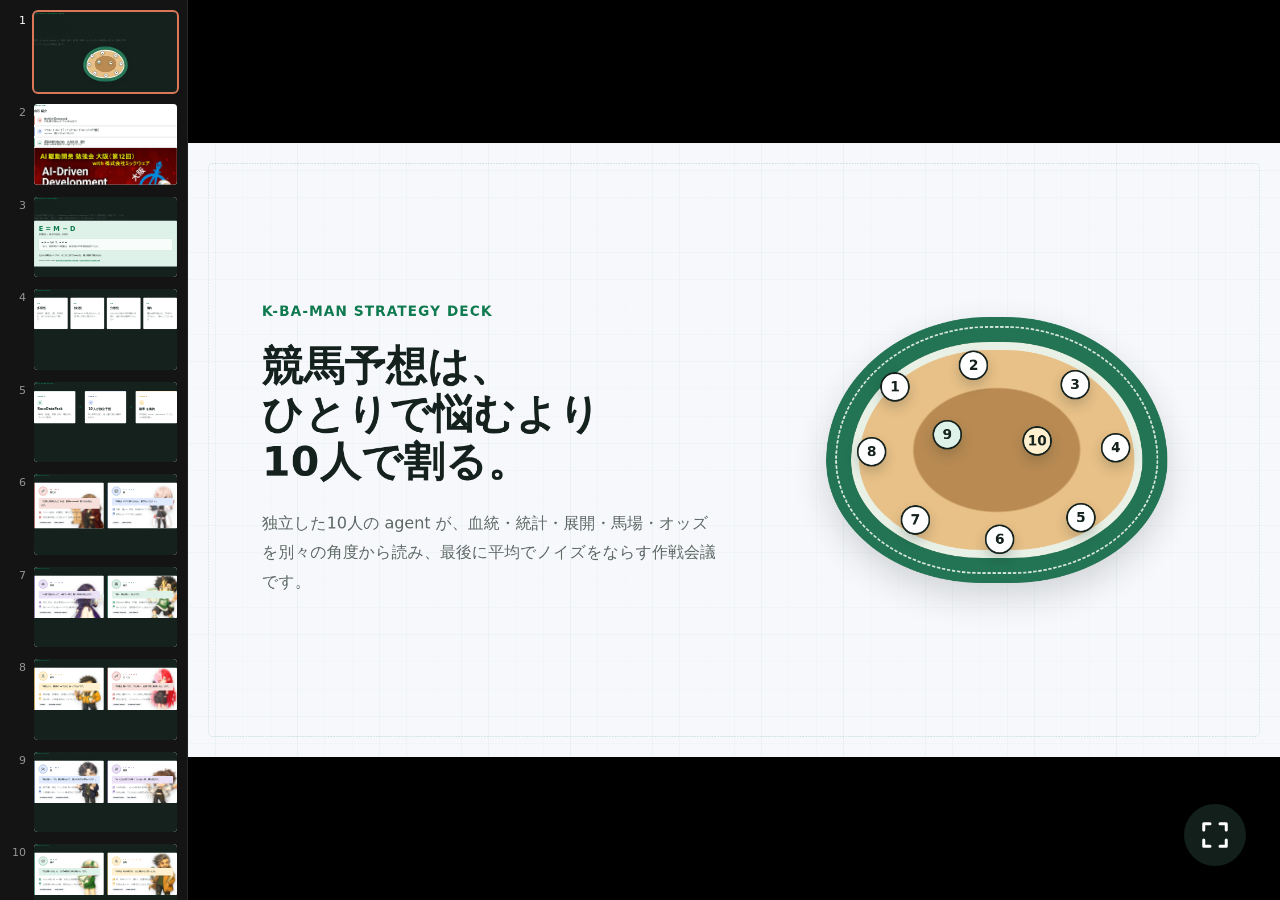
==== commit fad9ac2d: "スライドを更新（第1回ライブ運用後の内容を反映） Co-Authored-By: Claude Sonnet 4.6 <noreply@anthropic.com>" ====
--- a/slides/keiba-strategy v2 (bundle).html
+++ b/slides/keiba-strategy v2 (bundle).html
@@ -184,7 +184,7 @@
   </script>
 
   <script type="__bundler/template">
-"<!DOCTYPE html>\n<html lang=\"ja\"><head>\n    <meta charset=\"utf-8\">\n    <meta name=\"viewport\" content=\"width=device-width, initial-scale=1\">\n    <title>k-ba-man 競馬予想作戦スライド</title>\n    <style>\n      deck-stage:not(:defined) {\n        visibility: hidden;\n      }\n\n      :root {\n        color-scheme: light;\n        --ink: #14211d;\n        --muted: #5d6864;\n        --paper: #f7f8fb;\n        --surface: #ffffff;\n        --line: #d9ded9;\n        --green: #0f7a4f;\n        --green-soft: #dff2e9;\n        --red: #b33b32;\n        --red-soft: #f7dfdc;\n        --gold: #d99b18;\n        --gold-soft: #fff1cf;\n        --blue: #315b96;\n        --blue-soft: #dfeaff;\n        --violet: #7651a8;\n        --violet-soft: #ebe2f7;\n        --radius: 10px;\n      }\n\n      * {\n        box-sizing: border-box;\n      }\n\n      html,\n      body {\n        margin: 0;\n        background: #14211d;\n      }\n\n      deck-stage {\n        font-family:\n          \"Hiragino Sans\", \"Yu Gothic\", \"YuGothic\", \"Noto Sans JP\",\n          system-ui, -apple-system, BlinkMacSystemFont, \"Segoe UI\", sans-serif;\n        color: var(--ink);\n      }\n\n      deck-stage > section {\n        display: grid;\n        align-content: center;\n        gap: 72px;\n        padding: 110px 130px;\n        background:\n          linear-gradient(90deg, rgb(15 122 79 / 5%) 1px, transparent 1px),\n          linear-gradient(rgb(15 122 79 / 4%) 1px, transparent 1px),\n          var(--paper);\n        background-size: 48px 48px;\n      }\n\n      deck-stage > section::after {\n        content: \"\";\n        position: absolute;\n        inset: 36px;\n        border: 1px dashed rgb(15 122 79 / 22%);\n        border-radius: 6px;\n        pointer-events: none;\n      }\n\n      deck-stage > section:not(.hero):not(.wisdom):not(.closing):not(.self-introduction):not(.recruit-company) {\n        align-content: start;\n      }\n\n      h1,\n      h2,\n      h3,\n      p,\n      ul {\n        margin: 0;\n      }\n\n      .kicker {\n        color: var(--green);\n        font-size: 24px;\n        font-weight: 800;\n        letter-spacing: 0.08em;\n      }\n\n      h1 {\n        font-size: 72px;\n        font-weight: 800;\n        line-height: 1.17;\n        letter-spacing: 0.01em;\n      }\n\n      h2 {\n        max-width: 1480px;\n        font-size: 44px;\n        font-weight: 800;\n        line-height: 1.3;\n        letter-spacing: 0.01em;\n      }\n\n      h3 {\n        font-size: 30px;\n        font-weight: 800;\n        line-height: 1.26;\n      }\n\n      .lead {\n        max-width: 1240px;\n        color: var(--muted);\n        font-size: 28px;\n        line-height: 1.85;\n        text-wrap: pretty;\n      }\n\n      .slide-head {\n        display: grid;\n        gap: 32px;\n        align-self: start;\n      }\n\n      /* ---------- slide 1 : hero ---------- */\n\n      .hero {\n        grid-template-columns: minmax(0, 1.05fr) minmax(0, 0.95fr);\n        column-gap: 110px;\n        align-items: center;\n      }\n\n      .hero-copy {\n        display: grid;\n        gap: 40px;\n      }\n\n      .track-visual {\n        display: grid;\n        place-items: center;\n      }\n\n      .track {\n        position: relative;\n        width: 600px;\n        aspect-ratio: 1.28;\n        border: 44px solid #227454;\n        border-radius: 48% 48% 46% 46% / 54% 54% 46% 46%;\n        background:\n          radial-gradient(ellipse at center, #b98b53 0 40%, transparent 41%),\n          #e8c188;\n        box-shadow: inset 0 0 0 14px #e9f1e6, 0 24px 60px rgb(20 33 29 / 16%);\n      }\n\n      .track::before {\n        content: \"\";\n        position: absolute;\n        inset: -28px;\n        border: 3px dashed rgb(255 255 255 / 82%);\n        border-radius: inherit;\n      }\n\n      .runner {\n        position: absolute;\n        width: 52px;\n        height: 52px;\n        display: grid;\n        place-items: center;\n        border-radius: 999px;\n        background: var(--surface);\n        border: 3px solid var(--ink);\n        color: var(--ink);\n        font-size: 24px;\n        font-weight: 900;\n        box-shadow: 0 10px 22px rgb(20 33 29 / 20%);\n      }\n\n      .r1 { left: 10%; top: 14%; }\n      .r2 { left: 37%; top: 4%; }\n      .r3 { right: 18%; top: 13%; }\n      .r4 { right: 4%; top: 42%; }\n      .r5 { right: 16%; bottom: 12%; }\n      .r6 { left: 46%; bottom: 2%; }\n      .r7 { left: 17%; bottom: 11%; }\n      .r8 { left: 2%; top: 44%; }\n      .r9 { left: 28%; top: 36%; background: var(--green-soft); }\n      .r10 { right: 31%; top: 39%; background: var(--gold-soft); }\n\n      /* ---------- slide 2 : wisdom ---------- */\n\n      .wisdom {\n        grid-template-columns: minmax(0, 0.92fr) minmax(0, 1.08fr);\n        column-gap: 100px;\n        align-items: center;\n      }\n\n      .wisdom-copy {\n        display: grid;\n        gap: 36px;\n      }\n\n      .formula-card {\n        display: grid;\n        gap: 36px;\n        padding: 64px;\n        background: var(--green-soft);\n        border: 1px solid #b8dccb;\n        border-radius: var(--radius);\n      }\n\n      .formula {\n        display: grid;\n        gap: 18px;\n        color: var(--green);\n      }\n\n      .formula strong {\n        font-size: 88px;\n        font-weight: 900;\n        line-height: 1;\n      }\n\n      .formula small {\n        color: var(--muted);\n        font-size: 24px;\n        font-weight: 700;\n      }\n\n      .proof-line {\n        display: grid;\n        gap: 14px;\n        padding: 32px 36px;\n        background: rgb(255 255 255 / 78%);\n        border: 1px solid rgb(15 122 79 / 20%);\n        border-radius: var(--radius);\n      }\n\n      .proof-line strong {\n        font-size: 32px;\n        font-weight: 900;\n        line-height: 1.3;\n      }\n\n      .proof-line span {\n        color: var(--muted);\n        font-size: 24px;\n        font-weight: 600;\n        line-height: 1.7;\n      }\n\n      .formula-note {\n        color: var(--ink);\n        font-size: 26px;\n        font-weight: 700;\n        line-height: 1.7;\n      }\n\n      .source-note {\n        color: var(--muted);\n        font-size: 18px;\n        font-weight: 600;\n        line-height: 1.9;\n      }\n\n      .source-note a {\n        display: inline-block;\n        color: var(--green);\n        font-weight: 800;\n        text-decoration-thickness: 2px;\n        text-underline-offset: 4px;\n      }\n\n      /* ---------- slide 3 : conditions ---------- */\n\n      .principles {\n        display: grid;\n        grid-template-columns: repeat(4, minmax(0, 1fr));\n        gap: 36px;\n      }\n\n      .principle {\n        display: grid;\n        align-content: start;\n        gap: 22px;\n        min-height: 420px;\n        padding: 48px 44px;\n        background: var(--surface);\n        border: 1px solid var(--line);\n        border-radius: var(--radius);\n      }\n\n      .principle .num {\n        color: var(--green);\n        font-size: 24px;\n        font-weight: 900;\n        letter-spacing: 0.12em;\n        font-variant-numeric: tabular-nums;\n      }\n\n      .principle b {\n        font-size: 38px;\n        line-height: 1.25;\n      }\n\n      .principle span {\n        color: var(--muted);\n        font-size: 24px;\n        line-height: 1.8;\n      }\n\n      /* ---------- slide 4 : flow ---------- */\n\n      .flow {\n        display: grid;\n        grid-template-columns: minmax(0, 1fr) auto minmax(0, 1fr) auto minmax(0, 1fr);\n        align-items: stretch;\n        gap: 36px;\n      }\n\n      .flow-box {\n        display: grid;\n        align-content: start;\n        justify-items: start;\n        gap: 26px;\n        min-height: 430px;\n        padding: 52px 48px;\n        background: var(--surface);\n        border: 1px solid var(--line);\n        border-top: 8px solid var(--accent);\n        border-radius: var(--radius);\n      }\n\n      .flow-box .step {\n        color: var(--accent);\n        font-size: 24px;\n        font-weight: 900;\n        letter-spacing: 0.12em;\n      }\n\n      .flow-box strong {\n        font-size: 42px;\n        line-height: 1.25;\n      }\n\n      .flow-box span {\n        color: var(--muted);\n        font-size: 24px;\n        line-height: 1.8;\n      }\n\n      .mini-art {\n        width: 64px;\n        height: 64px;\n        display: grid;\n        place-items: center;\n        border-radius: 14px;\n        background: var(--accent-soft);\n        color: var(--accent);\n      }\n\n      .arrow {\n        align-self: center;\n        display: grid;\n        place-items: center;\n        color: var(--green);\n      }\n\n      .arrow svg,\n      .mini-art svg,\n      .avatar svg {\n        display: block;\n      }\n\n      /* ---------- agent slides ---------- */\n\n      .agent-grid {\n        display: grid;\n        grid-template-columns: repeat(2, minmax(0, 1fr));\n        gap: 48px;\n      }\n\n      .agent-card {\n        display: grid;\n        grid-template-rows: auto auto 1fr auto;\n        gap: 32px;\n        padding: 52px;\n        background: var(--surface);\n        border: 1px solid var(--line);\n        border-left: 10px solid var(--accent);\n        border-radius: var(--radius);\n      }\n\n      .agent-card {\n        position: relative;\n        overflow: hidden;\n        isolation: isolate;\n        --character-art: none;\n      }\n\n      .agent-card::before {\n        content: \"\";\n        position: absolute;\n        right: -52px;\n        bottom: -126px;\n        width: 500px;\n        height: 740px;\n        background: var(--character-art) right bottom / contain no-repeat;\n        opacity: 1;\n        filter: saturate(1.18) contrast(1.22) drop-shadow(0 22px 28px rgb(20 33 29 / 20%));\n        transform: rotate(-2deg);\n        transform-origin: 70% 80%;\n        pointer-events: none;\n        z-index: 0;\n      }\n\n      .agent-card:nth-child(even)::before {\n        right: -42px;\n        transform: rotate(2deg);\n      }\n\n      .agent-card::after {\n        content: \"\";\n        position: absolute;\n        inset: 0;\n        background: linear-gradient(102deg, rgb(255 255 255 / 0.94) 0%, rgb(255 255 255 / 0.36) 44%, rgb(255 255 255 / 0) 100%);\n        pointer-events: none;\n        z-index: 1;\n      }\n\n      .agent-card > * {\n        position: relative;\n        z-index: 2;\n      }\n\n      .agent-head {\n        display: grid;\n        grid-template-columns: 120px minmax(0, 1fr);\n        align-items: center;\n        gap: 32px;\n      }\n\n      .avatar {\n        width: 120px;\n        aspect-ratio: 1;\n        display: grid;\n        place-items: center;\n        border: 3px solid var(--accent);\n        border-radius: 50%;\n        background: var(--accent-soft);\n      }\n\n      .agent-name {\n        display: grid;\n        gap: 12px;\n      }\n\n      .agent-name .role {\n        color: var(--accent);\n        font-size: 20px;\n        font-weight: 800;\n        letter-spacing: 0.04em;\n      }\n\n      .quote {\n        padding: 30px 34px;\n        background: var(--accent-soft);\n        border-radius: var(--radius);\n        font-size: 27px;\n        font-weight: 700;\n        line-height: 1.6;\n        text-wrap: pretty;\n      }\n\n      .watch-list {\n        display: grid;\n        align-content: start;\n        gap: 20px;\n        padding: 0;\n        list-style: none;\n      }\n\n      .watch-list li {\n        display: grid;\n        grid-template-columns: 40px minmax(0, 1fr);\n        gap: 18px;\n        align-items: start;\n        color: var(--muted);\n        font-size: 24px;\n        line-height: 1.7;\n      }\n\n      .mini-icon {\n        width: 40px;\n        height: 40px;\n        display: grid;\n        place-items: center;\n        border-radius: 10px;\n        background: var(--accent-soft);\n        color: var(--accent);\n        font-size: 21px;\n        font-weight: 900;\n      }\n\n      .badge-line {\n        display: flex;\n        flex-wrap: wrap;\n        gap: 12px;\n      }\n\n      .badge {\n        display: inline-flex;\n        align-items: center;\n        padding: 9px 20px;\n        border-radius: 999px;\n        background: #f0f2f5;\n        color: #39413f;\n        font-size: 20px;\n        font-weight: 800;\n        line-height: 1.3;\n      }\n\n      .red { --accent: var(--red); --accent-soft: var(--red-soft); }\n      .green { --accent: var(--green); --accent-soft: var(--green-soft); }\n      .blue { --accent: var(--blue); --accent-soft: var(--blue-soft); }\n      .gold { --accent: var(--gold); --accent-soft: var(--gold-soft); }\n      .violet { --accent: var(--violet); --accent-soft: var(--violet-soft); }\n\n\n\n      /* ---------- actual run result slides ---------- */\n\n      .actual-result,\n      .actual-bets {\n        gap: 52px;\n      }\n\n      .actual-layout {\n        display: grid;\n        grid-template-columns: minmax(0, 0.9fr) minmax(0, 1.1fr);\n        gap: 48px;\n        align-items: stretch;\n      }\n\n      .actual-hero,\n      .actual-bet-summary {\n        display: grid;\n        align-content: center;\n        gap: 26px;\n        padding: 48px;\n        background: var(--green-soft);\n        border: 1px solid #b8dccb;\n        border-left: 12px solid var(--green);\n        border-radius: var(--radius);\n      }\n\n      .actual-hero .actual-mark {\n        color: var(--green);\n        font-size: 30px;\n        font-weight: 900;\n      }\n\n      .actual-hero strong {\n        font-size: 72px;\n        line-height: 1.05;\n      }\n\n      .actual-hero span,\n      .actual-note {\n        color: var(--muted);\n        font-size: 26px;\n        font-weight: 800;\n        line-height: 1.55;\n      }\n\n      .actual-ranks {\n        display: grid;\n        gap: 16px;\n      }\n\n      .actual-rank {\n        display: grid;\n        grid-template-columns: 78px minmax(0, 1fr) 120px;\n        align-items: center;\n        gap: 22px;\n        padding: 21px 26px;\n        background: var(--surface);\n        border: 1px solid var(--line);\n        border-left: 8px solid var(--accent);\n        border-radius: var(--radius);\n      }\n\n      .actual-rank .actual-mark {\n        display: grid;\n        place-items: center;\n        min-height: 58px;\n        border-radius: 999px;\n        background: var(--accent-soft);\n        color: var(--accent);\n        font-size: 28px;\n        font-weight: 900;\n      }\n\n      .actual-rank strong {\n        display: block;\n        font-size: 34px;\n        line-height: 1.15;\n      }\n\n      .actual-rank small {\n        color: var(--muted);\n        font-size: 20px;\n        font-weight: 800;\n        line-height: 1.4;\n      }\n\n      .actual-prob {\n        color: var(--accent);\n        font-size: 34px;\n        font-weight: 900;\n        text-align: right;\n        font-variant-numeric: tabular-nums;\n      }\n\n      .actual-bet-layout {\n        display: grid;\n        grid-template-columns: minmax(0, 0.72fr) minmax(0, 1.28fr);\n        gap: 48px;\n        align-items: stretch;\n      }\n\n      .actual-bet-summary {\n        background: var(--gold-soft);\n        border-color: #edd290;\n        border-left-color: var(--gold);\n      }\n\n      .actual-budget {\n        color: var(--gold);\n        font-size: 92px;\n        font-weight: 900;\n        line-height: 0.95;\n        font-variant-numeric: tabular-nums;\n      }\n\n      .actual-bet-summary strong {\n        font-size: 40px;\n        line-height: 1.18;\n      }\n\n      .actual-bet-points {\n        display: grid;\n        gap: 16px;\n        margin: 0;\n        padding: 0;\n        list-style: none;\n      }\n\n      .actual-bet-points li {\n        display: grid;\n        grid-template-columns: 34px minmax(0, 1fr);\n        gap: 16px;\n        color: var(--muted);\n        font-size: 23px;\n        font-weight: 800;\n        line-height: 1.45;\n      }\n\n      .actual-ticket-table {\n        display: grid;\n        gap: 12px;\n      }\n\n      .actual-ticket-row {\n        display: grid;\n        grid-template-columns: 120px minmax(0, 1fr) 110px;\n        align-items: center;\n        gap: 18px;\n        padding: 15px 20px;\n        background: var(--surface);\n        border: 1px solid var(--line);\n        border-radius: var(--radius);\n      }\n\n      .actual-ticket-row.is-main {\n        border-left: 8px solid var(--green);\n        background: #f8fffb;\n      }\n\n      .actual-ticket-type {\n        color: var(--accent, var(--green));\n        font-size: 22px;\n        font-weight: 900;\n      }\n\n      .actual-ticket-selection {\n        font-size: 28px;\n        font-weight: 900;\n        line-height: 1.15;\n      }\n\n      .actual-ticket-amount {\n        color: var(--ink);\n        font-size: 26px;\n        font-weight: 900;\n        text-align: right;\n        font-variant-numeric: tabular-nums;\n      }\n\n      /* ---------- slide 10 : closing ---------- */\n\n      .closing {\n        grid-template-columns: minmax(0, 1fr) minmax(0, 1fr);\n        column-gap: 110px;\n        align-items: center;\n      }\n\n      .closing-copy {\n        display: grid;\n        gap: 36px;\n      }\n\n      .scoreboard {\n        display: grid;\n        gap: 24px;\n      }\n\n      .score-row {\n        display: grid;\n        grid-template-columns: 190px minmax(0, 1fr) 110px;\n        align-items: center;\n        gap: 28px;\n        padding: 30px 34px;\n        background: var(--surface);\n        border: 1px solid var(--line);\n        border-radius: var(--radius);\n      }\n\n      .score-label {\n        font-size: 26px;\n        font-weight: 900;\n      }\n\n      .score-bar {\n        height: 22px;\n        overflow: hidden;\n        border-radius: 999px;\n        background: #e8ecea;\n      }\n\n      .score-bar span {\n        display: block;\n        width: var(--w);\n        height: 100%;\n        border-radius: 999px;\n        background: var(--accent);\n      }\n\n      .score-note {\n        color: var(--muted);\n        font-size: 24px;\n        font-weight: 800;\n        text-align: right;\n      }\n\n\n\n\n      /* ---------- self introduction slide ---------- */\n\n      .self-introduction {\n        grid-template-columns: minmax(0, 0.9fr) minmax(0, 1.1fr);\n        column-gap: 86px;\n        align-items: center;\n        background:\n          linear-gradient(90deg, rgb(245 92 121 / 9%) 1px, transparent 1px),\n          linear-gradient(rgb(45 166 181 / 9%) 1px, transparent 1px),\n          #ffffff;\n        background-size: 48px 48px;\n      }\n\n      .self-intro-copy {\n        display: grid;\n        gap: 34px;\n      }\n\n      .self-intro-copy h2 {\n        max-width: 800px;\n      }\n\n      .intro-list {\n        display: grid;\n        gap: 24px;\n        margin: 0;\n        padding: 0;\n        list-style: none;\n      }\n\n      .intro-list li {\n        display: grid;\n        grid-template-columns: 72px minmax(0, 1fr);\n        gap: 24px;\n        align-items: center;\n        padding: 28px 30px;\n        background: var(--surface);\n        border: 1px solid var(--line);\n        border-left: 10px solid var(--accent);\n        border-radius: var(--radius);\n        box-shadow: 0 18px 44px rgb(20 33 29 / 9%);\n      }\n\n      .intro-list .mini-icon {\n        width: 72px;\n        height: 72px;\n        border-radius: 999px;\n        background: var(--accent-soft);\n        color: var(--accent);\n        font-size: 30px;\n        font-weight: 900;\n      }\n\n      .intro-list strong {\n        display: block;\n        font-size: 34px;\n        line-height: 1.22;\n      }\n\n      .intro-list span:last-child {\n        color: var(--muted);\n        font-size: 21px;\n        font-weight: 800;\n        line-height: 1.45;\n      }\n\n      .intro-visual {\n        position: relative;\n        display: grid;\n      }\n\n      .intro-flyer {\n        width: 100%;\n        display: block;\n        border-radius: var(--radius);\n        border: 1px solid rgb(20 33 29 / 14%);\n        box-shadow: 0 26px 70px rgb(20 33 29 / 18%);\n      }\n\n      .intro-mascot {\n        position: absolute;\n        left: -88px;\n        bottom: -76px;\n        width: 190px;\n        filter: drop-shadow(0 22px 30px rgb(20 33 29 / 18%));\n        transform: rotate(-4deg);\n      }\n\n      /* ---------- final recruit slide ---------- */\n\n      .recruit-company {\n        display: grid;\n        place-items: center;\n        padding: 0;\n        background: #2da6b5;\n        overflow: hidden;\n      }\n\n      .recruit-company::after {\n        display: none;\n      }\n\n      .recruit-company .recruit-art {\n        width: 100%;\n        height: 100%;\n        object-fit: contain;\n        display: block;\n      }\n\n      .recruit-company .recruit-qr {\n        position: absolute;\n        right: 92px;\n        bottom: 72px;\n        z-index: 3;\n        width: 250px;\n        display: grid;\n        justify-items: center;\n        gap: 12px;\n        padding: 18px;\n        background: rgb(255 255 255 / 96%);\n        border: 1px solid rgb(20 33 29 / 12%);\n        border-radius: 10px;\n        box-shadow: 0 24px 60px rgb(20 33 29 / 18%);\n        color: var(--ink);\n        text-decoration: none;\n      }\n\n      .recruit-company .recruit-qr img {\n        width: 100%;\n        aspect-ratio: 1;\n        display: block;\n      }\n\n      .recruit-company .recruit-qr span {\n        color: var(--muted);\n        font-size: 18px;\n        font-weight: 900;\n        line-height: 1;\n      }\n\n      .recruit-company .recruit-qr strong {\n        color: #f45c79;\n        font-size: 24px;\n        font-weight: 900;\n        line-height: 1.15;\n        text-align: center;\n      }\n\n\n\n      /* ---------- browser fullscreen control ---------- */\n\n      .deck-fullscreen {\n        position: fixed;\n        right: 34px;\n        bottom: 34px;\n        z-index: 1000;\n        width: 62px;\n        height: 62px;\n        display: grid;\n        place-items: center;\n        border: 0;\n        border-radius: 999px;\n        background: rgb(20 33 29 / 94%);\n        color: white;\n        box-shadow: 0 16px 40px rgb(0 0 0 / 22%);\n        cursor: pointer;\n      }\n\n      .deck-fullscreen:hover,\n      .deck-fullscreen:focus-visible,\n      .deck-fullscreen.is-active {\n        background: var(--green);\n        outline: 4px solid rgb(15 122 79 / 24%);\n        outline-offset: 3px;\n      }\n\n      .deck-fullscreen:disabled {\n        opacity: 0.45;\n        cursor: not-allowed;\n      }\n\n      body.is-presentation {\n        display: block;\n        min-height: 100dvh;\n        overflow: hidden;\n        background: var(--paper);\n      }\n\n      body.is-presentation deck-stage {\n        --deck-rail-w: 0px !important;\n        position: fixed;\n        inset: 0;\n        width: 100vw !important;\n        height: 100dvh !important;\n        max-width: none !important;\n        max-height: none !important;\n        margin: 0 !important;\n      }\n\n      body.is-presentation .deck-fullscreen {\n        right: 20px;\n        bottom: 20px;\n      }\n\n    </style>\n  </head>\n  <body>\n    <deck-stage width=\"1920\" height=\"1080\">\n      <section class=\"hero\" data-label=\"表紙\">\n        <div class=\"hero-copy\">\n          <p class=\"kicker\">K-BA-MAN STRATEGY DECK</p>\n          <h1>競馬予想は、<br>ひとりで悩むより<br>10人で割る。</h1>\n          <p class=\"lead\">独立した10人の agent が、血統・統計・展開・馬場・オッズを別々の角度から読み、最後に平均でノイズをならす作戦会議です。</p>\n        </div>\n        <div class=\"track-visual\" aria-hidden=\"true\">\n          <div class=\"track\">\n            <span class=\"runner r1\">1</span>\n            <span class=\"runner r2\">2</span>\n            <span class=\"runner r3\">3</span>\n            <span class=\"runner r4\">4</span>\n            <span class=\"runner r5\">5</span>\n            <span class=\"runner r6\">6</span>\n            <span class=\"runner r7\">7</span>\n            <span class=\"runner r8\">8</span>\n            <span class=\"runner r9\">9</span>\n            <span class=\"runner r10\">10</span>\n          </div>\n        </div>\n      </section>\n\n      <section class=\"self-introduction\" data-label=\"自己紹介\">\n        <div class=\"self-intro-copy\">\n          <p class=\"kicker\">ABOUT ME</p>\n          <h2>自己紹介</h2>\n          <ul class=\"intro-list\" aria-label=\"自己紹介\">\n            <li class=\"red\"><span class=\"mini-icon\">会</span><span><strong>株式会社Gemcook</strong><span>大切な誰かを喜ばせるアプリを作る会社です。</span></span></li>\n            <li class=\"blue\"><span class=\"mini-icon\">実</span><span><strong>フロントエンド / バックエンドエンジニア兼任</strong><span>UIからAPI、運用までまとめて作ります。</span></span></li>\n            <li class=\"green\"><span class=\"mini-icon\">AI</span><span><strong>AI駆動開発勉強会（大阪支部）運営</strong><span>関西からAI時代の開発スタイルを盛り上げています。</span></span></li>\n          </ul>\n        </div>\n        <div class=\"intro-visual\" aria-label=\"AI駆動開発勉強会 大阪\">\n          <img class=\"intro-flyer\" src=\"assets/ai-driven-development-osaka.png\" alt=\"AI駆動開発勉強会 大阪 第12回 告知画像\">\n          <img class=\"intro-mascot\" src=\"assets/gemcook-mascot-peek.png\" alt=\"\" aria-hidden=\"true\">\n        </div>\n      </section>\n\n      <section class=\"wisdom\" data-label=\"集合知の法則\">\n        <div class=\"wisdom-copy\">\n          <p class=\"kicker\">WISDOM OF CROWDS</p>\n          <h2>予想の平均は、<br>平均的な一人より強い。</h2>\n          <p class=\"lead\">これは雰囲気ではなく、Diversity Prediction Theorem で出てくる数学的な帰結です。一人の予想に出る癖も、独立した複数予想を平均すると打ち消されやすくなります。</p>\n        </div>\n        <div class=\"formula-card\">\n          <div class=\"formula\">\n            <strong>E = M − D</strong>\n            <small>群衆誤差 = 個人平均誤差 − 多様性</small>\n          </div>\n          <div class=\"proof-line\">\n            <strong>D ≥ 0 なので、E ≤ M</strong>\n            <span>つまり、集団平均の二乗誤差は、個人予想の平均二乗誤差以下になる。</span>\n          </div>\n          <p class=\"formula-note\">だから作戦はシンプル。そこそこ当てる10人を、違う理由で悩ませる。</p>\n          <p class=\"source-note\">Source: Scott E. Page, <a href=\"https://www.engineering.pitt.edu/contentassets/0192c0e1473b41a08c125c46e2a5dd51/making-the-difference--applying-a-logic-of-diversity.pdf\" target=\"_blank\" rel=\"noreferrer\">Diversity Prediction Theorem</a> / <a href=\"https://shs.cairn.info/article/E_RFSP_675_0899?lang=en\" target=\"_blank\" rel=\"noreferrer\">Crowd Beats Averages Law</a></p>\n        </div>\n      </section>\n\n      <section data-label=\"成立条件\">\n        <div class=\"slide-head\">\n          <p class=\"kicker\">4 CONDITIONS</p>\n          <h2>集合知が効くための4条件</h2>\n        </div>\n        <div class=\"principles\">\n          <div class=\"principle\">\n            <span class=\"num\">01</span>\n            <b>多様性</b>\n            <span>血統派、統計派、穴党、馬場読み。信じるものをあえて散らす。</span>\n          </div>\n          <div class=\"principle\">\n            <span class=\"num\">02</span>\n            <b>独立性</b>\n            <span>他の agent の印を見せない。全員で同じ空気に飲まれない。</span>\n          </div>\n          <div class=\"principle\">\n            <span class=\"num\">03</span>\n            <b>分散性</b>\n            <span>それぞれが自分の局所知識を深掘る。全員が総合評論家にならない。</span>\n          </div>\n          <div class=\"principle\">\n            <span class=\"num\">04</span>\n            <b>集約</b>\n            <span>最後は確率を混ぜる。声の大きさではなく、分布としてまとめる。</span>\n          </div>\n        </div>\n      </section>\n\n      <section data-label=\"作戦フロー\">\n        <div class=\"slide-head\">\n          <p class=\"kicker\">RACE OPERATION</p>\n          <h2>作戦は、入力を揃えて出力を混ぜる。</h2>\n        </div>\n        <div class=\"flow\">\n          <div class=\"flow-box green\">\n            <span class=\"step\">STEP 1</span>\n            <div class=\"mini-art\" aria-hidden=\"true\">\n              <svg width=\"34\" height=\"34\" viewBox=\"0 0 26 26\" fill=\"none\">\n                <rect x=\"5\" y=\"3\" width=\"16\" height=\"20\" rx=\"2\" stroke=\"currentColor\" stroke-width=\"2\"></rect>\n                <path d=\"M9 8h8M9 13h8M9 18h5\" stroke=\"currentColor\" stroke-width=\"2\" stroke-linecap=\"round\"></path>\n              </svg>\n            </div>\n            <strong>RaceDataPack</strong>\n            <span>出馬表、過去走、調教、天気、馬場を同じファイルで配布。</span>\n          </div>\n          <div class=\"arrow\" aria-hidden=\"true\">\n            <svg width=\"56\" height=\"56\" viewBox=\"0 0 42 42\" fill=\"none\">\n              <path d=\"M8 21h24M24 13l8 8-8 8\" stroke=\"currentColor\" stroke-width=\"3\" stroke-linecap=\"round\" stroke-linejoin=\"round\"></path>\n            </svg>\n          </div>\n          <div class=\"flow-box blue\">\n            <span class=\"step\">STEP 2</span>\n            <div class=\"mini-art\" aria-hidden=\"true\">\n              <svg width=\"36\" height=\"36\" viewBox=\"0 0 28 28\" fill=\"none\">\n                <circle cx=\"9\" cy=\"9\" r=\"4\" stroke=\"currentColor\" stroke-width=\"2\"></circle>\n                <circle cx=\"19\" cy=\"9\" r=\"4\" stroke=\"currentColor\" stroke-width=\"2\"></circle>\n                <circle cx=\"14\" cy=\"19\" r=\"4\" stroke=\"currentColor\" stroke-width=\"2\"></circle>\n              </svg>\n            </div>\n            <strong>10人が独立予想</strong>\n            <span>同じ事実を見て、違う流派で勝ち馬確率を出す。</span>\n          </div>\n          <div class=\"arrow\" aria-hidden=\"true\">\n            <svg width=\"56\" height=\"56\" viewBox=\"0 0 42 42\" fill=\"none\">\n              <path d=\"M8 21h24M24 13l8 8-8 8\" stroke=\"currentColor\" stroke-width=\"3\" stroke-linecap=\"round\" stroke-linejoin=\"round\"></path>\n            </svg>\n          </div>\n          <div class=\"flow-box gold\">\n            <span class=\"step\">STEP 3</span>\n            <div class=\"mini-art\" aria-hidden=\"true\">\n              <svg width=\"36\" height=\"36\" viewBox=\"0 0 28 28\" fill=\"none\">\n                <path d=\"M5 21l5-6 4 3 8-11\" stroke=\"currentColor\" stroke-width=\"2.4\" stroke-linecap=\"round\" stroke-linejoin=\"round\"></path>\n                <path d=\"M5 23h18\" stroke=\"currentColor\" stroke-width=\"2\" stroke-linecap=\"round\"></path>\n              </svg>\n            </div>\n            <strong>確率を集約</strong>\n            <span>平均順位、Borda、log pooling で、ひとつの最終予想へ。</span>\n          </div>\n        </div>\n      </section>\n\n      <section data-label=\"agent 龍之介と誠\">\n        <div class=\"slide-head\">\n          <p class=\"kicker\">AGENT 01–02</p>\n          <h2>血筋の語り部と、数式の裁判官。</h2>\n        </div>\n        <div class=\"agent-grid\">\n          <article class=\"agent-card red\" style=\"--character-art: url('assets/characters/tatsunosuke.png')\">\n            <div class=\"agent-head\">\n              <div class=\"avatar\" aria-hidden=\"true\">\n                <svg width=\"68\" height=\"68\" viewBox=\"0 0 54 54\" fill=\"none\">\n                  <path d=\"M14 39c2-14 10-24 26-26-2 14-10 24-26 26Z\" fill=\"white\" stroke=\"currentColor\" stroke-width=\"3\"></path>\n                  <path d=\"M21 32c6-2 11-6 15-12\" stroke=\"currentColor\" stroke-width=\"3\" stroke-linecap=\"round\"></path>\n                </svg>\n              </div>\n              <div class=\"agent-name\">\n                <span class=\"role\">血統・配合派</span>\n                <h3>龍之介</h3>\n              </div>\n            </div>\n            <p class=\"quote\">「父系と母系をたどれば、阪神2200mの顔つきが見えます」</p>\n            <ul class=\"watch-list\">\n              <li><span class=\"mini-icon\">血</span><span>スタミナ血統、道悪適性、内回りで粘れる配合を見る。</span></li>\n              <li><span class=\"mini-icon\">読</span><span>馬柱を家系図として読むので、説明が妙に叙情的。</span></li>\n            </ul>\n            <div class=\"badge-line\">\n              <span class=\"badge\">Claude Opus</span>\n              <span class=\"badge\">high effort</span>\n            </div>\n          </article>\n\n          <article class=\"agent-card blue\" style=\"--character-art: url('assets/characters/makoto.png')\">\n            <div class=\"agent-head\">\n              <div class=\"avatar\" aria-hidden=\"true\">\n                <svg width=\"68\" height=\"68\" viewBox=\"0 0 54 54\" fill=\"none\">\n                  <rect x=\"10\" y=\"12\" width=\"34\" height=\"30\" rx=\"4\" fill=\"white\" stroke=\"currentColor\" stroke-width=\"3\"></rect>\n                  <path d=\"M16 22h22M16 29h22M16 36h12\" stroke=\"currentColor\" stroke-width=\"3\" stroke-linecap=\"round\"></path>\n                </svg>\n              </div>\n              <div class=\"agent-name\">\n                <span class=\"role\">データ・統計派</span>\n                <h3>誠</h3>\n              </div>\n            </div>\n            <p class=\"quote\">「印象はログに残りません。数字をください」</p>\n            <ul class=\"watch-list\">\n              <li><span class=\"mini-icon\">式</span><span>年齢、前走G1、枠順、過去傾向をファクター化する。</span></li>\n              <li><span class=\"mini-icon\">無</span><span>寡黙だが、スコア表だけは饒舌。</span></li>\n            </ul>\n            <div class=\"badge-line\">\n              <span class=\"badge\">codex</span>\n              <span class=\"badge\">high effort</span>\n            </div>\n          </article>\n        </div>\n      </section>\n\n      <section data-label=\"agent 美咲と健太\">\n        <div class=\"slide-head\">\n          <p class=\"kicker\">AGENT 03–04</p>\n          <h2>脳内実況と、指数表の番人。</h2>\n        </div>\n        <div class=\"agent-grid\">\n          <article class=\"agent-card violet\" style=\"--character-art: url('assets/characters/misaki.png')\">\n            <div class=\"agent-head\">\n              <div class=\"avatar\" aria-hidden=\"true\">\n                <svg width=\"68\" height=\"68\" viewBox=\"0 0 54 54\" fill=\"none\">\n                  <path d=\"M13 34c8-13 20-13 28 0\" stroke=\"currentColor\" stroke-width=\"3\" stroke-linecap=\"round\"></path>\n                  <path d=\"M16 25h22M18 18h18\" stroke=\"currentColor\" stroke-width=\"3\" stroke-linecap=\"round\"></path>\n                  <circle cx=\"19\" cy=\"35\" r=\"4\" fill=\"white\" stroke=\"currentColor\" stroke-width=\"3\"></circle>\n                  <circle cx=\"35\" cy=\"35\" r=\"4\" fill=\"white\" stroke=\"currentColor\" stroke-width=\"3\"></circle>\n                </svg>\n              </div>\n              <div class=\"agent-name\">\n                <span class=\"role\">展開・ペース読み派</span>\n                <h3>美咲</h3>\n              </div>\n            </div>\n            <p class=\"quote\">「3角で息が入って、4角で一斉に動く未来が見えます」</p>\n            <ul class=\"watch-list\">\n              <li><span class=\"mini-icon\">流</span><span>逃げ、先行、差しの配置からレースを脳内再生する。</span></li>\n              <li><span class=\"mini-icon\">強</span><span>速いペースでも遅いペースでも残る馬を好む。</span></li>\n            </ul>\n            <div class=\"badge-line\">\n              <span class=\"badge\">Claude Opus</span>\n              <span class=\"badge\">medium effort</span>\n            </div>\n          </article>\n\n          <article class=\"agent-card green\" style=\"--character-art: url('assets/characters/kenta.png')\">\n            <div class=\"agent-head\">\n              <div class=\"avatar\" aria-hidden=\"true\">\n                <svg width=\"68\" height=\"68\" viewBox=\"0 0 54 54\" fill=\"none\">\n                  <path d=\"M11 38h32\" stroke=\"currentColor\" stroke-width=\"3\" stroke-linecap=\"round\"></path>\n                  <path d=\"M16 34V22M27 34V14M38 34V26\" stroke=\"currentColor\" stroke-width=\"5\" stroke-linecap=\"round\"></path>\n                  <path d=\"M14 15h27\" stroke=\"currentColor\" stroke-width=\"3\" stroke-linecap=\"round\"></path>\n                </svg>\n              </div>\n              <div class=\"agent-name\">\n                <span class=\"role\">スピード指数派</span>\n                <h3>健太</h3>\n              </div>\n            </div>\n            <p class=\"quote\">「速い馬が速い。以上です」</p>\n            <ul class=\"watch-list\">\n              <li><span class=\"mini-icon\">指</span><span>直近5走の最高値、平均値、類似条件の指数を比較。</span></li>\n              <li><span class=\"mini-icon\">即</span><span>迷いが少ない。指数差が大きいときはかなり強気。</span></li>\n            </ul>\n            <div class=\"badge-line\">\n              <span class=\"badge\">Claude Sonnet</span>\n              <span class=\"badge\">low effort</span>\n            </div>\n          </article>\n        </div>\n      </section>\n\n      <section data-label=\"agent 鉄平とさくら\">\n        <div class=\"slide-head\">\n          <p class=\"kicker\">AGENT 05–06</p>\n          <h2>早朝の坂路職人と、市場の早口分析官。</h2>\n        </div>\n        <div class=\"agent-grid\">\n          <article class=\"agent-card gold\" style=\"--character-art: url('assets/characters/teppei.png')\">\n            <div class=\"agent-head\">\n              <div class=\"avatar\" aria-hidden=\"true\">\n                <svg width=\"68\" height=\"68\" viewBox=\"0 0 54 54\" fill=\"none\">\n                  <path d=\"M11 39c8-4 16-4 24 0 3 2 6 2 8-1\" stroke=\"currentColor\" stroke-width=\"3\" stroke-linecap=\"round\"></path>\n                  <path d=\"M17 17h20l-4 14H21l-4-14Z\" fill=\"white\" stroke=\"currentColor\" stroke-width=\"3\" stroke-linejoin=\"round\"></path>\n                  <path d=\"M22 13h10\" stroke=\"currentColor\" stroke-width=\"3\" stroke-linecap=\"round\"></path>\n                </svg>\n              </div>\n              <div class=\"agent-name\">\n                <span class=\"role\">調教・仕上がり派</span>\n                <h3>鉄平</h3>\n              </div>\n            </div>\n            <p class=\"quote\">「時計より、最後の1Fでまだ余ってるかです」</p>\n            <ul class=\"watch-list\">\n              <li><span class=\"mini-icon\">追</span><span>最終追切、坂路時計、併走馬との手応えで仕上がり判定。</span></li>\n              <li><span class=\"mini-icon\">朝</span><span>朝が早い。人間側の眠気もファクターに入れそう。</span></li>\n            </ul>\n            <div class=\"badge-line\">\n              <span class=\"badge\">codex</span>\n              <span class=\"badge\">medium effort</span>\n            </div>\n          </article>\n\n          <article class=\"agent-card red\" style=\"--character-art: url('assets/characters/sakura.png')\">\n            <div class=\"agent-head\">\n              <div class=\"avatar\" aria-hidden=\"true\">\n                <svg width=\"68\" height=\"68\" viewBox=\"0 0 54 54\" fill=\"none\">\n                  <path d=\"M12 36c7-14 15-16 22-8l8-12\" stroke=\"currentColor\" stroke-width=\"3\" stroke-linecap=\"round\" stroke-linejoin=\"round\"></path>\n                  <circle cx=\"15\" cy=\"36\" r=\"4\" fill=\"white\" stroke=\"currentColor\" stroke-width=\"3\"></circle>\n                  <circle cx=\"34\" cy=\"28\" r=\"4\" fill=\"white\" stroke=\"currentColor\" stroke-width=\"3\"></circle>\n                  <circle cx=\"42\" cy=\"16\" r=\"4\" fill=\"white\" stroke=\"currentColor\" stroke-width=\"3\"></circle>\n                </svg>\n              </div>\n              <div class=\"agent-name\">\n                <span class=\"role\">オッズ・市場分析派</span>\n                <h3>さくら</h3>\n              </div>\n            </div>\n            <p class=\"quote\">「市場は賢いです。でも時々、全員で同じ勘違いをします」</p>\n            <ul class=\"watch-list\">\n              <li><span class=\"mini-icon\">市</span><span>単勝と複勝のズレ、ファン投票と市場評価の温度差を見る。</span></li>\n              <li><span class=\"mini-icon\">早</span><span>話すのは速いが、乖離計算はきっちり。</span></li>\n            </ul>\n            <div class=\"badge-line\">\n              <span class=\"badge\">Claude Haiku</span>\n              <span class=\"badge\">medium effort</span>\n            </div>\n          </article>\n        </div>\n      </section>\n\n      <section data-label=\"agent 葵と陽菜\">\n        <div class=\"slide-head\">\n          <p class=\"kicker\">AGENT 07–08</p>\n          <h2>人馬関係ウォッチャーと、逆張りの火付け役。</h2>\n        </div>\n        <div class=\"agent-grid\">\n          <article class=\"agent-card blue\" style=\"--character-art: url('assets/characters/aoi.png')\">\n            <div class=\"agent-head\">\n              <div class=\"avatar\" aria-hidden=\"true\">\n                <svg width=\"68\" height=\"68\" viewBox=\"0 0 54 54\" fill=\"none\">\n                  <circle cx=\"21\" cy=\"22\" r=\"8\" fill=\"white\" stroke=\"currentColor\" stroke-width=\"3\"></circle>\n                  <circle cx=\"36\" cy=\"25\" r=\"6\" fill=\"white\" stroke=\"currentColor\" stroke-width=\"3\"></circle>\n                  <path d=\"M10 43c3-8 9-12 17-12s14 4 17 12\" stroke=\"currentColor\" stroke-width=\"3\" stroke-linecap=\"round\"></path>\n                </svg>\n              </div>\n              <div class=\"agent-name\">\n                <span class=\"role\">騎手・厩舎派</span>\n                <h3>葵</h3>\n              </div>\n            </div>\n            <p class=\"quote\">「馬は強い。でも誰が乗るかで、強さの出方が変わります」</p>\n            <ul class=\"watch-list\">\n              <li><span class=\"mini-icon\">人</span><span>騎手成績、厩舎、コンビ実績、乗り替わりを加点減点。</span></li>\n              <li><span class=\"mini-icon\">観</span><span>人間観察が鋭い。コメント欄の空気まで読みそう。</span></li>\n            </ul>\n            <div class=\"badge-line\">\n              <span class=\"badge\">Claude Sonnet</span>\n              <span class=\"badge\">medium effort</span>\n            </div>\n          </article>\n\n          <article class=\"agent-card violet\" style=\"--character-art: url('assets/characters/hina.png')\">\n            <div class=\"agent-head\">\n              <div class=\"avatar\" aria-hidden=\"true\">\n                <svg width=\"68\" height=\"68\" viewBox=\"0 0 54 54\" fill=\"none\">\n                  <path d=\"M14 36l26-18\" stroke=\"currentColor\" stroke-width=\"4\" stroke-linecap=\"round\"></path>\n                  <path d=\"M18 18h18v18\" stroke=\"currentColor\" stroke-width=\"3\" stroke-linecap=\"round\" stroke-linejoin=\"round\"></path>\n                  <path d=\"M18 36h18\" stroke=\"currentColor\" stroke-width=\"3\" stroke-linecap=\"round\"></path>\n                </svg>\n              </div>\n              <div class=\"agent-name\">\n                <span class=\"role\">穴党・逆張り派</span>\n                <h3>陽菜</h3>\n              </div>\n            </div>\n            <p class=\"quote\">「みんなが見てる馬？ じゃあ一回、横を見ます」</p>\n            <ul class=\"watch-list\">\n              <li><span class=\"mini-icon\">穴</span><span>人気馬を疑い、5から9番人気の妙味を探す。</span></li>\n              <li><span class=\"mini-icon\">跳</span><span>自信は低め。でも当たると会議室がざわつく。</span></li>\n            </ul>\n            <div class=\"badge-line\">\n              <span class=\"badge\">gemini flash</span>\n              <span class=\"badge\">low effort</span>\n            </div>\n          </article>\n        </div>\n      </section>\n\n      <section data-label=\"agent 優子と吾郎\">\n        <div class=\"slide-head\">\n          <p class=\"kicker\">AGENT 09–10</p>\n          <h2>複勝圏の守備職人と、馬場を読む現場監督。</h2>\n        </div>\n        <div class=\"agent-grid\">\n          <article class=\"agent-card green\" style=\"--character-art: url('assets/characters/yuko.png')\">\n            <div class=\"agent-head\">\n              <div class=\"avatar\" aria-hidden=\"true\">\n                <svg width=\"68\" height=\"68\" viewBox=\"0 0 54 54\" fill=\"none\">\n                  <path d=\"M13 16h28v22H13z\" fill=\"white\" stroke=\"currentColor\" stroke-width=\"3\" stroke-linejoin=\"round\"></path>\n                  <path d=\"M19 27l6 6 11-14\" stroke=\"currentColor\" stroke-width=\"4\" stroke-linecap=\"round\" stroke-linejoin=\"round\"></path>\n                </svg>\n              </div>\n              <div class=\"agent-name\">\n                <span class=\"role\">堅実本命派</span>\n                <h3>優子</h3>\n              </div>\n            </div>\n            <p class=\"quote\">「穴は買いません。まず3着内に来る馬からです」</p>\n            <ul class=\"watch-list\">\n              <li><span class=\"mini-icon\">堅</span><span>1から3番人気、G1実績、安定した複勝圏を素直に評価。</span></li>\n              <li><span class=\"mini-icon\">静</span><span>会議を落ち着かせる係。陽菜とはよく目が合わない。</span></li>\n            </ul>\n            <div class=\"badge-line\">\n              <span class=\"badge\">Claude Haiku</span>\n              <span class=\"badge\">low effort</span>\n            </div>\n          </article>\n\n          <article class=\"agent-card gold\" style=\"--character-art: url('assets/characters/goro.png')\">\n            <div class=\"agent-head\">\n              <div class=\"avatar\" aria-hidden=\"true\">\n                <svg width=\"68\" height=\"68\" viewBox=\"0 0 54 54\" fill=\"none\">\n                  <path d=\"M10 36c6-8 13-8 20 0s12 8 14 0\" stroke=\"currentColor\" stroke-width=\"3\" stroke-linecap=\"round\"></path>\n                  <path d=\"M17 24c7-5 14-5 21 0\" stroke=\"currentColor\" stroke-width=\"3\" stroke-linecap=\"round\"></path>\n                  <path d=\"M26 12v28\" stroke=\"currentColor\" stroke-width=\"3\" stroke-linecap=\"round\"></path>\n                </svg>\n              </div>\n              <div class=\"agent-name\">\n                <span class=\"role\">馬場・トラックバイアス派</span>\n                <h3>吾郎</h3>\n              </div>\n            </div>\n            <p class=\"quote\">「今日は外が伸びる。土と風がそう言っとる」</p>\n            <ul class=\"watch-list\">\n              <li><span class=\"mini-icon\">場</span><span>雨、内外バイアス、前残り、道悪実績を最重視。</span></li>\n              <li><span class=\"mini-icon\">渋</span><span>言葉は少ないが、当週の芝だけはよく語る。</span></li>\n            </ul>\n            <div class=\"badge-line\">\n              <span class=\"badge\">gemini pro</span>\n              <span class=\"badge\">high effort</span>\n            </div>\n          </article>\n        </div>\n      </section>\n\n      <section class=\"closing\" data-label=\"まとめ\">\n        <div class=\"closing-copy\">\n          <p class=\"kicker\">FINAL TACTIC</p>\n          <h2>結論: 予想を当てにいくより、外し方を分散する。</h2>\n          <p class=\"lead\">10人が同じ馬を同じ理由で推したら、ただの合唱です。違う理由で推し、違う理由で疑い、最後に確率を混ぜる。k-ba-man の作戦はそこにあります。</p>\n        </div>\n        <div class=\"scoreboard\" aria-label=\"多様性バランス\">\n          <div class=\"score-row green\">\n            <span class=\"score-label\">流派</span>\n            <div class=\"score-bar\"><span style=\"--w: 100%\"></span></div>\n            <span class=\"score-note\">10種</span>\n          </div>\n          <div class=\"score-row blue\">\n            <span class=\"score-label\">backend</span>\n            <div class=\"score-bar\"><span style=\"--w: 80%\"></span></div>\n            <span class=\"score-note\">5種</span>\n          </div>\n          <div class=\"score-row gold\">\n            <span class=\"score-label\">effort</span>\n            <div class=\"score-bar\"><span style=\"--w: 68%\"></span></div>\n            <span class=\"score-note\">3段</span>\n          </div>\n          <div class=\"score-row red\">\n            <span class=\"score-label\">独立性</span>\n            <div class=\"score-bar\"><span style=\"--w: 96%\"></span></div>\n            <span class=\"score-note\">必須</span>\n          </div>\n        </div>\n      </section>\n\n      <section class=\"actual-result\" data-label=\"集合知の最終予想\">\n        <div class=\"slide-head\">\n          <p class=\"kicker\">RUN 202609030411 | FINAL ENSEMBLE</p>\n          <h2>10人の予想を混ぜた、最終盤の集合知予想。</h2>\n        </div>\n        <div class=\"actual-layout\">\n          <div class=\"actual-hero\">\n            <span class=\"actual-mark\">◎ 本命</span>\n            <strong>5 クロワデュノール</strong>\n            <span>勝率 29.9% / 複勝圏下限 58.8%。10人中7人が本命に推した、集合知の中心軸。</span>\n            <p class=\"actual-note\">集約: Borda Count + confidence加重 Log Pooling。個別予想は見せず、最後の統合版だけを採用。</p>\n          </div>\n          <div class=\"actual-ranks\" aria-label=\"最終予想ランキング\">\n            <div class=\"actual-rank blue\"><span class=\"actual-mark\">○</span><div><strong>2 ミュージアムマイル</strong><small>内枠のロスゼロ運び。2番手争いはほぼ同格。</small></div><span class=\"actual-prob\">17.9%</span></div>\n            <div class=\"actual-rank red\"><span class=\"actual-mark\">▲</span><div><strong>16 メイショウタバル</strong><small>連覇狙いの逃げ馬。血統・調教・馬場で強い支持。</small></div><span class=\"actual-prob\">17.5%</span></div>\n            <div class=\"actual-rank violet\"><span class=\"actual-mark\">△</span><div><strong>17 レガレイラ</strong><small>穴党の本命。牝馬56kgとG1実績を評価。</small></div><span class=\"actual-prob\">9.2%</span></div>\n            <div class=\"actual-rank green\"><span class=\"actual-mark\">△</span><div><strong>1 ダノンデサイル</strong><small>調教派の本命。内枠から上位崩しを狙う。</small></div><span class=\"actual-prob\">9.1%</span></div>\n            <div class=\"actual-rank gold\"><span class=\"actual-mark\">△</span><div><strong>15 マイユニバース</strong><small>最終追切の上昇気配。ビザンチンドリームと僅差。</small></div><span class=\"actual-prob\">3.2%</span></div>\n          </div>\n        </div>\n      </section>\n\n      <section class=\"actual-bets\" data-label=\"AIが決めた買い目\">\n        <div class=\"slide-head\">\n          <p class=\"kicker\">BETTING PORTFOLIO | DECIDED BY AI</p>\n          <h2>この確率を元に、買い目もAIに決めてもらいました。</h2>\n        </div>\n        <div class=\"actual-bet-layout\">\n          <div class=\"actual-bet-summary\">\n            <span class=\"actual-budget\">3,000円</span>\n            <strong>5人の資金配分AIが作ったポートフォリオを平均した、全11点の最終買い目。</strong>\n            <ul class=\"actual-bet-points\">\n              <li><span>規</span><span>一徹・律は「買える賭けなし」と判断。見送りも投資判断に含める。</span></li>\n              <li><span>無</span><span>単勝はゼロ。複勝・ワイド・三連複でリスクを散らす。</span></li>\n              <li><span>圧</span><span>集合知の投票額3,900円を、確定予算3,000円に圧縮。</span></li>\n            </ul>\n            <p class=\"actual-note\">入力は集約確率だけ。誰がどの馬を推したかは資金配分AIに見せていません。</p>\n          </div>\n          <div class=\"actual-ticket-table\" aria-label=\"最終買い目\">\n            <div class=\"actual-ticket-row is-main green\"><span class=\"actual-ticket-type\">複勝</span><span class=\"actual-ticket-selection\">16 メイショウタバル</span><span class=\"actual-ticket-amount\">400円</span></div>\n            <div class=\"actual-ticket-row blue\"><span class=\"actual-ticket-type\">三連複</span><span class=\"actual-ticket-selection\">2-5-16</span><span class=\"actual-ticket-amount\">400円</span></div>\n            <div class=\"actual-ticket-row red\"><span class=\"actual-ticket-type\">ワイド</span><span class=\"actual-ticket-selection\">2-16</span><span class=\"actual-ticket-amount\">400円</span></div>\n            <div class=\"actual-ticket-row blue\"><span class=\"actual-ticket-type\">複勝</span><span class=\"actual-ticket-selection\">2 ミュージアムマイル</span><span class=\"actual-ticket-amount\">300円</span></div>\n            <div class=\"actual-ticket-row red\"><span class=\"actual-ticket-type\">ワイド</span><span class=\"actual-ticket-selection\">5-16</span><span class=\"actual-ticket-amount\">300円</span></div>\n            <div class=\"actual-ticket-row green\"><span class=\"actual-ticket-type\">ワイド</span><span class=\"actual-ticket-selection\">2-5</span><span class=\"actual-ticket-amount\">300円</span></div>\n            <div class=\"actual-ticket-row gold\"><span class=\"actual-ticket-type\">三連複</span><span class=\"actual-ticket-selection\">1-5-16 / 5-16-17</span><span class=\"actual-ticket-amount\">各300円</span></div>\n            <div class=\"actual-ticket-row violet\"><span class=\"actual-ticket-type\">三連複</span><span class=\"actual-ticket-selection\">2-5-17 / 1-2-5</span><span class=\"actual-ticket-amount\">各100円</span></div>\n            <div class=\"actual-ticket-row green\"><span class=\"actual-ticket-type\">複勝</span><span class=\"actual-ticket-selection\">5 クロワデュノール</span><span class=\"actual-ticket-amount\">100円</span></div>\n          </div>\n        </div>\n      </section>\n\n\n\n      <section class=\"recruit-company\" data-label=\"採用情報\">\n        <img class=\"recruit-art\" src=\"assets/recruit-slide.png\" alt=\"RECRUIT 採用情報\">\n        <a class=\"recruit-qr\" href=\"https://www.wantedly.com/companies/gemcook/projects\" target=\"_blank\" rel=\"noreferrer\" aria-label=\"Wantedlyの採用情報を開く\">\n          <img src=\"assets/wantedly-projects-qr.png\" alt=\"Wantedly採用情報のQRコード\">\n          <span>Wantedly</span>\n          <strong>採用情報はこちら</strong>\n        </a>\n      </section>\n    </deck-stage>\n\n\n    <button class=\"deck-fullscreen\" type=\"button\" aria-label=\"全画面表示\" title=\"全画面\">\n      <svg width=\"30\" height=\"30\" viewBox=\"0 0 24 24\" fill=\"none\" aria-hidden=\"true\">\n        <path d=\"M8 3H3v5M16 3h5v5M8 21H3v-5M21 16v5h-5\" stroke=\"currentColor\" stroke-width=\"2.4\" stroke-linecap=\"round\" stroke-linejoin=\"round\"></path>\n      </svg>\n    </button>\n    <script>\n      (() => {\n        const fullscreenButton = document.querySelector('.deck-fullscreen');\n        if (!fullscreenButton) return;\n        let fallbackPresentation = false;\n\n        async function toggleFullscreen() {\n          const isPresentation = document.body.classList.contains('is-presentation');\n\n          if (!document.fullscreenElement) {\n            if (isPresentation) {\n              document.body.classList.remove('is-presentation');\n              fallbackPresentation = false;\n              syncFullscreenButton();\n              return;\n            }\n\n            try {\n              await document.documentElement.requestFullscreen();\n              fallbackPresentation = false;\n              document.body.classList.add('is-presentation');\n            } catch {\n              fallbackPresentation = true;\n              document.body.classList.add('is-presentation');\n            }\n\n            syncFullscreenButton();\n            return;\n          }\n\n          fallbackPresentation = false;\n          await document.exitFullscreen();\n        }\n\n        function saveOriginalStyle(element) {\n          if (!element || element.dataset.codexOriginalStyle !== undefined) return;\n          element.dataset.codexOriginalStyle = element.getAttribute('style') || '';\n        }\n\n        function restoreOriginalStyle(element) {\n          if (!element || element.dataset.codexOriginalStyle === undefined) return;\n          const originalStyle = element.dataset.codexOriginalStyle;\n          if (originalStyle) {\n            element.setAttribute('style', originalStyle);\n          } else {\n            element.removeAttribute('style');\n          }\n          delete element.dataset.codexOriginalStyle;\n        }\n\n        function syncDeckStageCanvas() {\n          const deck = document.querySelector('deck-stage');\n          const root = deck && deck.shadowRoot;\n          if (!deck || !root) return;\n\n          const stage = root.querySelector('.stage');\n          const canvas = root.querySelector('.canvas');\n          const rail = root.querySelector('.rail');\n          const railResize = root.querySelector('.rail-resize');\n          const overlay = root.querySelector('.overlay');\n          const targets = [stage, canvas, rail, railResize, overlay];\n          const isFullscreen = Boolean(document.fullscreenElement) || document.body.classList.contains('is-presentation');\n\n          if (!isFullscreen) {\n            targets.forEach(restoreOriginalStyle);\n            return;\n          }\n\n          targets.forEach(saveOriginalStyle);\n          if (rail) rail.style.display = 'none';\n          if (railResize) railResize.style.display = 'none';\n          if (stage) {\n            stage.style.inset = '0';\n            stage.style.left = '0';\n            stage.style.width = '100vw';\n            stage.style.height = '100dvh';\n          }\n          if (canvas) {\n            const designWidth = Number(deck.getAttribute('width')) || 1920;\n            const designHeight = Number(deck.getAttribute('height')) || 1080;\n            const scale = Math.min(window.innerWidth / designWidth, window.innerHeight / designHeight);\n            canvas.style.width = designWidth + 'px';\n            canvas.style.height = designHeight + 'px';\n            canvas.style.transform = 'scale(' + scale + ')';\n            canvas.style.transformOrigin = 'center center';\n          }\n          if (overlay) overlay.style.marginLeft = '0';\n        }\n\n        function syncFullscreenButton() {\n          const isFullscreen = Boolean(document.fullscreenElement) || document.body.classList.contains('is-presentation');\n          fullscreenButton.classList.toggle('is-active', isFullscreen);\n          fullscreenButton.setAttribute('aria-label', isFullscreen ? '全画面を解除' : '全画面表示');\n          fullscreenButton.title = isFullscreen ? '全画面解除' : '全画面';\n          syncDeckStageCanvas();\n        }\n\n        fullscreenButton.addEventListener('click', () => {\n          toggleFullscreen().catch(() => {});\n        });\n\n        document.addEventListener('fullscreenchange', () => {\n          if (!document.fullscreenElement && !fallbackPresentation) {\n            document.body.classList.remove('is-presentation');\n          }\n          syncFullscreenButton();\n        });\n        window.addEventListener('resize', syncDeckStageCanvas);\n        document.addEventListener('keydown', (event) => {\n          if (event.key.toLowerCase() !== 'f') return;\n          event.preventDefault();\n          toggleFullscreen().catch(() => {});\n        });\n\n        syncFullscreenButton();\n      })();\n    <\/script>\n    <script src=\"0a99e680-15c3-4a7e-9d9e-b572968062b7\"><\/script>\n  \n\n  \n\n</body></html>"
+"<!DOCTYPE html>\n<html lang=\"ja\"><head>\n    <meta charset=\"utf-8\">\n    <meta name=\"viewport\" content=\"width=device-width, initial-scale=1\">\n    <title>k-ba-man 競馬予想作戦スライド</title>\n    <style>\n      deck-stage:not(:defined) {\n        visibility: hidden;\n      }\n\n      :root {\n        color-scheme: light;\n        --ink: #14211d;\n        --muted: #5d6864;\n        --paper: #f7f8fb;\n        --surface: #ffffff;\n        --line: #d9ded9;\n        --green: #0f7a4f;\n        --green-soft: #dff2e9;\n        --red: #b33b32;\n        --red-soft: #f7dfdc;\n        --gold: #d99b18;\n        --gold-soft: #fff1cf;\n        --blue: #315b96;\n        --blue-soft: #dfeaff;\n        --violet: #7651a8;\n        --violet-soft: #ebe2f7;\n        --radius: 10px;\n      }\n\n      * {\n        box-sizing: border-box;\n      }\n\n      html,\n      body {\n        margin: 0;\n        background: #14211d;\n      }\n\n      deck-stage {\n        font-family:\n          \"Hiragino Sans\", \"Yu Gothic\", \"YuGothic\", \"Noto Sans JP\",\n          system-ui, -apple-system, BlinkMacSystemFont, \"Segoe UI\", sans-serif;\n        color: var(--ink);\n      }\n\n      deck-stage > section {\n        display: grid;\n        align-content: center;\n        gap: 72px;\n        padding: 110px 130px;\n        background:\n          linear-gradient(90deg, rgb(15 122 79 / 5%) 1px, transparent 1px),\n          linear-gradient(rgb(15 122 79 / 4%) 1px, transparent 1px),\n          var(--paper);\n        background-size: 48px 48px;\n      }\n\n      deck-stage > section::after {\n        content: \"\";\n        position: absolute;\n        inset: 36px;\n        border: 1px dashed rgb(15 122 79 / 22%);\n        border-radius: 6px;\n        pointer-events: none;\n      }\n\n      deck-stage > section:not(.hero):not(.wisdom):not(.closing):not(.self-introduction):not(.recruit-company) {\n        align-content: start;\n      }\n\n      h1,\n      h2,\n      h3,\n      p,\n      ul {\n        margin: 0;\n      }\n\n      .kicker {\n        color: var(--green);\n        font-size: 24px;\n        font-weight: 800;\n        letter-spacing: 0.08em;\n      }\n\n      h1 {\n        font-size: 72px;\n        font-weight: 800;\n        line-height: 1.17;\n        letter-spacing: 0.01em;\n      }\n\n      h2 {\n        max-width: 1480px;\n        font-size: 44px;\n        font-weight: 800;\n        line-height: 1.3;\n        letter-spacing: 0.01em;\n      }\n\n      h3 {\n        font-size: 30px;\n        font-weight: 800;\n        line-height: 1.26;\n      }\n\n      .lead {\n        max-width: 1240px;\n        color: var(--muted);\n        font-size: 28px;\n        line-height: 1.85;\n        text-wrap: pretty;\n      }\n\n      .slide-head {\n        display: grid;\n        gap: 32px;\n        align-self: start;\n      }\n\n      /* ---------- slide 1 : hero ---------- */\n\n      .hero {\n        grid-template-columns: minmax(0, 1.05fr) minmax(0, 0.95fr);\n        column-gap: 110px;\n        align-items: center;\n      }\n\n      .hero-copy {\n        display: grid;\n        gap: 40px;\n      }\n\n      .track-visual {\n        display: grid;\n        place-items: center;\n      }\n\n      .track {\n        position: relative;\n        width: 600px;\n        aspect-ratio: 1.28;\n        border: 44px solid #227454;\n        border-radius: 48% 48% 46% 46% / 54% 54% 46% 46%;\n        background:\n          radial-gradient(ellipse at center, #b98b53 0 40%, transparent 41%),\n          #e8c188;\n        box-shadow: inset 0 0 0 14px #e9f1e6, 0 24px 60px rgb(20 33 29 / 16%);\n      }\n\n      .track::before {\n        content: \"\";\n        position: absolute;\n        inset: -28px;\n        border: 3px dashed rgb(255 255 255 / 82%);\n        border-radius: inherit;\n      }\n\n      .runner {\n        position: absolute;\n        width: 52px;\n        height: 52px;\n        display: grid;\n        place-items: center;\n        border-radius: 999px;\n        background: var(--surface);\n        border: 3px solid var(--ink);\n        color: var(--ink);\n        font-size: 24px;\n        font-weight: 900;\n        box-shadow: 0 10px 22px rgb(20 33 29 / 20%);\n      }\n\n      .r1 { left: 10%; top: 14%; }\n      .r2 { left: 37%; top: 4%; }\n      .r3 { right: 18%; top: 13%; }\n      .r4 { right: 4%; top: 42%; }\n      .r5 { right: 16%; bottom: 12%; }\n      .r6 { left: 46%; bottom: 2%; }\n      .r7 { left: 17%; bottom: 11%; }\n      .r8 { left: 2%; top: 44%; }\n      .r9 { left: 28%; top: 36%; background: var(--green-soft); }\n      .r10 { right: 31%; top: 39%; background: var(--gold-soft); }\n\n      /* ---------- slide 2 : wisdom ---------- */\n\n      .wisdom {\n        grid-template-columns: minmax(0, 0.92fr) minmax(0, 1.08fr);\n        column-gap: 100px;\n        align-items: center;\n      }\n\n      .wisdom-copy {\n        display: grid;\n        gap: 36px;\n      }\n\n      .formula-card {\n        display: grid;\n        gap: 36px;\n        padding: 64px;\n        background: var(--green-soft);\n        border: 1px solid #b8dccb;\n        border-radius: var(--radius);\n      }\n\n      .formula {\n        display: grid;\n        gap: 18px;\n        color: var(--green);\n      }\n\n      .formula strong {\n        font-size: 88px;\n        font-weight: 900;\n        line-height: 1;\n      }\n\n      .formula small {\n        color: var(--muted);\n        font-size: 24px;\n        font-weight: 700;\n      }\n\n      .proof-line {\n        display: grid;\n        gap: 14px;\n        padding: 32px 36px;\n        background: rgb(255 255 255 / 78%);\n        border: 1px solid rgb(15 122 79 / 20%);\n        border-radius: var(--radius);\n      }\n\n      .proof-line strong {\n        font-size: 32px;\n        font-weight: 900;\n        line-height: 1.3;\n      }\n\n      .proof-line span {\n        color: var(--muted);\n        font-size: 24px;\n        font-weight: 600;\n        line-height: 1.7;\n      }\n\n      .formula-note {\n        color: var(--ink);\n        font-size: 26px;\n        font-weight: 700;\n        line-height: 1.7;\n      }\n\n      .source-note {\n        color: var(--muted);\n        font-size: 18px;\n        font-weight: 600;\n        line-height: 1.9;\n      }\n\n      .source-note a {\n        display: inline-block;\n        color: var(--green);\n        font-weight: 800;\n        text-decoration-thickness: 2px;\n        text-underline-offset: 4px;\n      }\n\n      /* ---------- slide 3 : conditions ---------- */\n\n      .principles {\n        display: grid;\n        grid-template-columns: repeat(4, minmax(0, 1fr));\n        gap: 36px;\n      }\n\n      .principle {\n        display: grid;\n        align-content: start;\n        gap: 22px;\n        min-height: 420px;\n        padding: 48px 44px;\n        background: var(--surface);\n        border: 1px solid var(--line);\n        border-radius: var(--radius);\n      }\n\n      .principle .num {\n        color: var(--green);\n        font-size: 24px;\n        font-weight: 900;\n        letter-spacing: 0.12em;\n        font-variant-numeric: tabular-nums;\n      }\n\n      .principle b {\n        font-size: 38px;\n        line-height: 1.25;\n      }\n\n      .principle span {\n        color: var(--muted);\n        font-size: 24px;\n        line-height: 1.8;\n      }\n\n      /* ---------- slide 4 : flow ---------- */\n\n      .flow {\n        display: grid;\n        grid-template-columns: minmax(0, 1fr) auto minmax(0, 1fr) auto minmax(0, 1fr);\n        align-items: stretch;\n        gap: 36px;\n      }\n\n      .flow-box {\n        display: grid;\n        align-content: start;\n        justify-items: start;\n        gap: 26px;\n        min-height: 430px;\n        padding: 52px 48px;\n        background: var(--surface);\n        border: 1px solid var(--line);\n        border-top: 8px solid var(--accent);\n        border-radius: var(--radius);\n      }\n\n      .flow-box .step {\n        color: var(--accent);\n        font-size: 24px;\n        font-weight: 900;\n        letter-spacing: 0.12em;\n      }\n\n      .flow-box strong {\n        font-size: 42px;\n        line-height: 1.25;\n      }\n\n      .flow-box span {\n        color: var(--muted);\n        font-size: 24px;\n        line-height: 1.8;\n      }\n\n      .mini-art {\n        width: 64px;\n        height: 64px;\n        display: grid;\n        place-items: center;\n        border-radius: 14px;\n        background: var(--accent-soft);\n        color: var(--accent);\n      }\n\n      .arrow {\n        align-self: center;\n        display: grid;\n        place-items: center;\n        color: var(--green);\n      }\n\n      .arrow svg,\n      .mini-art svg,\n      .avatar svg {\n        display: block;\n      }\n\n      /* ---------- agent slides ---------- */\n\n      .agent-grid {\n        display: grid;\n        grid-template-columns: repeat(2, minmax(0, 1fr));\n        gap: 48px;\n      }\n\n      .agent-card {\n        display: grid;\n        grid-template-rows: auto auto 1fr auto;\n        gap: 32px;\n        padding: 52px;\n        background: var(--surface);\n        border: 1px solid var(--line);\n        border-left: 10px solid var(--accent);\n        border-radius: var(--radius);\n      }\n\n      .agent-card {\n        position: relative;\n        overflow: hidden;\n        isolation: isolate;\n        --character-art: none;\n      }\n\n      .agent-card::before {\n        content: \"\";\n        position: absolute;\n        right: -52px;\n        bottom: -126px;\n        width: 500px;\n        height: 740px;\n        background: var(--character-art) right bottom / contain no-repeat;\n        opacity: 1;\n        filter: saturate(1.18) contrast(1.22) drop-shadow(0 22px 28px rgb(20 33 29 / 20%));\n        transform: rotate(-2deg);\n        transform-origin: 70% 80%;\n        pointer-events: none;\n        z-index: 0;\n      }\n\n      .agent-card:nth-child(even)::before {\n        right: -42px;\n        transform: rotate(2deg);\n      }\n\n      .agent-card::after {\n        content: \"\";\n        position: absolute;\n        inset: 0;\n        background: linear-gradient(102deg, rgb(255 255 255 / 0.94) 0%, rgb(255 255 255 / 0.36) 44%, rgb(255 255 255 / 0) 100%);\n        pointer-events: none;\n        z-index: 1;\n      }\n\n      .agent-card > * {\n        position: relative;\n        z-index: 2;\n      }\n\n      .agent-head {\n        display: grid;\n        grid-template-columns: 120px minmax(0, 1fr);\n        align-items: center;\n        gap: 32px;\n      }\n\n      .avatar {\n        width: 120px;\n        aspect-ratio: 1;\n        display: grid;\n        place-items: center;\n        border: 3px solid var(--accent);\n        border-radius: 50%;\n        background: var(--accent-soft);\n      }\n\n      .agent-name {\n        display: grid;\n        gap: 12px;\n      }\n\n      .agent-name .role {\n        color: var(--accent);\n        font-size: 20px;\n        font-weight: 800;\n        letter-spacing: 0.04em;\n      }\n\n      .quote {\n        padding: 30px 34px;\n        background: var(--accent-soft);\n        border-radius: var(--radius);\n        font-size: 27px;\n        font-weight: 700;\n        line-height: 1.6;\n        text-wrap: pretty;\n      }\n\n      .watch-list {\n        display: grid;\n        align-content: start;\n        gap: 20px;\n        padding: 0;\n        list-style: none;\n      }\n\n      .watch-list li {\n        display: grid;\n        grid-template-columns: 40px minmax(0, 1fr);\n        gap: 18px;\n        align-items: start;\n        color: var(--muted);\n        font-size: 24px;\n        line-height: 1.7;\n      }\n\n      .mini-icon {\n        width: 40px;\n        height: 40px;\n        display: grid;\n        place-items: center;\n        border-radius: 10px;\n        background: var(--accent-soft);\n        color: var(--accent);\n        font-size: 21px;\n        font-weight: 900;\n      }\n\n      .badge-line {\n        display: flex;\n        flex-wrap: wrap;\n        gap: 12px;\n      }\n\n      .badge {\n        display: inline-flex;\n        align-items: center;\n        padding: 9px 20px;\n        border-radius: 999px;\n        background: #f0f2f5;\n        color: #39413f;\n        font-size: 20px;\n        font-weight: 800;\n        line-height: 1.3;\n      }\n\n      .red { --accent: var(--red); --accent-soft: var(--red-soft); }\n      .green { --accent: var(--green); --accent-soft: var(--green-soft); }\n      .blue { --accent: var(--blue); --accent-soft: var(--blue-soft); }\n      .gold { --accent: var(--gold); --accent-soft: var(--gold-soft); }\n      .violet { --accent: var(--violet); --accent-soft: var(--violet-soft); }\n\n\n\n      /* ---------- actual run result slides ---------- */\n\n      .actual-result,\n      .actual-bets {\n        gap: 52px;\n      }\n\n      .actual-layout {\n        display: grid;\n        grid-template-columns: minmax(0, 0.9fr) minmax(0, 1.1fr);\n        gap: 48px;\n        align-items: stretch;\n      }\n\n      .actual-hero,\n      .actual-bet-summary {\n        display: grid;\n        align-content: center;\n        gap: 26px;\n        padding: 48px;\n        background: var(--green-soft);\n        border: 1px solid #b8dccb;\n        border-left: 12px solid var(--green);\n        border-radius: var(--radius);\n      }\n\n      .actual-hero .actual-mark {\n        color: var(--green);\n        font-size: 30px;\n        font-weight: 900;\n      }\n\n      .actual-hero strong {\n        font-size: 72px;\n        line-height: 1.05;\n      }\n\n      .actual-hero span,\n      .actual-note {\n        color: var(--muted);\n        font-size: 26px;\n        font-weight: 800;\n        line-height: 1.55;\n      }\n\n      .actual-ranks {\n        display: grid;\n        gap: 16px;\n      }\n\n      .actual-rank {\n        display: grid;\n        grid-template-columns: 78px minmax(0, 1fr) 120px;\n        align-items: center;\n        gap: 22px;\n        padding: 21px 26px;\n        background: var(--surface);\n        border: 1px solid var(--line);\n        border-left: 8px solid var(--accent);\n        border-radius: var(--radius);\n      }\n\n      .actual-rank .actual-mark {\n        display: grid;\n        place-items: center;\n        min-height: 58px;\n        border-radius: 999px;\n        background: var(--accent-soft);\n        color: var(--accent);\n        font-size: 28px;\n        font-weight: 900;\n      }\n\n      .actual-rank strong {\n        display: block;\n        font-size: 34px;\n        line-height: 1.15;\n      }\n\n      .actual-rank small {\n        color: var(--muted);\n        font-size: 20px;\n        font-weight: 800;\n        line-height: 1.4;\n      }\n\n      .actual-prob {\n        color: var(--accent);\n        font-size: 34px;\n        font-weight: 900;\n        text-align: right;\n        font-variant-numeric: tabular-nums;\n      }\n\n      .actual-bet-layout {\n        display: grid;\n        grid-template-columns: minmax(0, 0.72fr) minmax(0, 1.28fr);\n        gap: 48px;\n        align-items: stretch;\n      }\n\n      .actual-bet-summary {\n        background: var(--gold-soft);\n        border-color: #edd290;\n        border-left-color: var(--gold);\n      }\n\n      .actual-budget {\n        color: var(--gold);\n        font-size: 92px;\n        font-weight: 900;\n        line-height: 0.95;\n        font-variant-numeric: tabular-nums;\n      }\n\n      .actual-bet-summary strong {\n        font-size: 40px;\n        line-height: 1.18;\n      }\n\n      .actual-bet-points {\n        display: grid;\n        gap: 16px;\n        margin: 0;\n        padding: 0;\n        list-style: none;\n      }\n\n      .actual-bet-points li {\n        display: grid;\n        grid-template-columns: 34px minmax(0, 1fr);\n        gap: 16px;\n        color: var(--muted);\n        font-size: 23px;\n        font-weight: 800;\n        line-height: 1.45;\n      }\n\n      .actual-ticket-table {\n        display: grid;\n        gap: 12px;\n      }\n\n      .actual-ticket-row {\n        display: grid;\n        grid-template-columns: 120px minmax(0, 1fr) 110px;\n        align-items: center;\n        gap: 18px;\n        padding: 15px 20px;\n        background: var(--surface);\n        border: 1px solid var(--line);\n        border-radius: var(--radius);\n      }\n\n      .actual-ticket-row.is-main {\n        border-left: 8px solid var(--green);\n        background: #f8fffb;\n      }\n\n      .actual-ticket-type {\n        color: var(--accent, var(--green));\n        font-size: 22px;\n        font-weight: 900;\n      }\n\n      .actual-ticket-selection {\n        font-size: 28px;\n        font-weight: 900;\n        line-height: 1.15;\n      }\n\n      .actual-ticket-amount {\n        color: var(--ink);\n        font-size: 26px;\n        font-weight: 900;\n        text-align: right;\n        font-variant-numeric: tabular-nums;\n      }\n\n      /* ---------- slide 10 : closing ---------- */\n\n      .closing {\n        grid-template-columns: minmax(0, 1fr) minmax(0, 1fr);\n        column-gap: 110px;\n        align-items: center;\n      }\n\n      .closing-copy {\n        display: grid;\n        gap: 36px;\n      }\n\n      .scoreboard {\n        display: grid;\n        gap: 24px;\n      }\n\n      .score-row {\n        display: grid;\n        grid-template-columns: 190px minmax(0, 1fr) 110px;\n        align-items: center;\n        gap: 28px;\n        padding: 30px 34px;\n        background: var(--surface);\n        border: 1px solid var(--line);\n        border-radius: var(--radius);\n      }\n\n      .score-label {\n        font-size: 26px;\n        font-weight: 900;\n      }\n\n      .score-bar {\n        height: 22px;\n        overflow: hidden;\n        border-radius: 999px;\n        background: #e8ecea;\n      }\n\n      .score-bar span {\n        display: block;\n        width: var(--w);\n        height: 100%;\n        border-radius: 999px;\n        background: var(--accent);\n      }\n\n      .score-note {\n        color: var(--muted);\n        font-size: 24px;\n        font-weight: 800;\n        text-align: right;\n      }\n\n\n\n\n      /* ---------- self introduction slide ---------- */\n\n      .self-introduction {\n        grid-template-columns: minmax(0, 0.9fr) minmax(0, 1.1fr);\n        column-gap: 86px;\n        align-items: center;\n        background:\n          linear-gradient(90deg, rgb(245 92 121 / 9%) 1px, transparent 1px),\n          linear-gradient(rgb(45 166 181 / 9%) 1px, transparent 1px),\n          #ffffff;\n        background-size: 48px 48px;\n      }\n\n      .self-intro-copy {\n        display: grid;\n        gap: 34px;\n      }\n\n      .self-intro-copy h2 {\n        max-width: 800px;\n      }\n\n      .intro-list {\n        display: grid;\n        gap: 24px;\n        margin: 0;\n        padding: 0;\n        list-style: none;\n      }\n\n      .intro-list li {\n        display: grid;\n        grid-template-columns: 72px minmax(0, 1fr);\n        gap: 24px;\n        align-items: center;\n        padding: 28px 30px;\n        background: var(--surface);\n        border: 1px solid var(--line);\n        border-left: 10px solid var(--accent);\n        border-radius: var(--radius);\n        box-shadow: 0 18px 44px rgb(20 33 29 / 9%);\n      }\n\n      .intro-list .mini-icon {\n        width: 72px;\n        height: 72px;\n        border-radius: 999px;\n        background: var(--accent-soft);\n        color: var(--accent);\n        font-size: 30px;\n        font-weight: 900;\n      }\n\n      .intro-list strong {\n        display: block;\n        font-size: 34px;\n        line-height: 1.22;\n      }\n\n      .intro-list span:last-child {\n        color: var(--muted);\n        font-size: 21px;\n        font-weight: 800;\n        line-height: 1.45;\n      }\n\n      .intro-visual {\n        position: relative;\n        display: grid;\n      }\n\n      .intro-flyer {\n        width: 100%;\n        display: block;\n        border-radius: var(--radius);\n        border: 1px solid rgb(20 33 29 / 14%);\n        box-shadow: 0 26px 70px rgb(20 33 29 / 18%);\n      }\n\n      .intro-mascot {\n        position: absolute;\n        left: -88px;\n        bottom: -76px;\n        width: 190px;\n        filter: drop-shadow(0 22px 30px rgb(20 33 29 / 18%));\n        transform: rotate(-4deg);\n      }\n\n      /* ---------- final recruit slide ---------- */\n\n      .recruit-company {\n        display: grid;\n        place-items: center;\n        padding: 0;\n        background: #2da6b5;\n        overflow: hidden;\n      }\n\n      .recruit-company::after {\n        display: none;\n      }\n\n      .recruit-company .recruit-art {\n        width: 100%;\n        height: 100%;\n        object-fit: contain;\n        display: block;\n      }\n\n      .recruit-company .recruit-qr {\n        position: absolute;\n        right: 92px;\n        bottom: 72px;\n        z-index: 3;\n        width: 250px;\n        display: grid;\n        justify-items: center;\n        gap: 12px;\n        padding: 18px;\n        background: rgb(255 255 255 / 96%);\n        border: 1px solid rgb(20 33 29 / 12%);\n        border-radius: 10px;\n        box-shadow: 0 24px 60px rgb(20 33 29 / 18%);\n        color: var(--ink);\n        text-decoration: none;\n      }\n\n      .recruit-company .recruit-qr img {\n        width: 100%;\n        aspect-ratio: 1;\n        display: block;\n      }\n\n      .recruit-company .recruit-qr span {\n        color: var(--muted);\n        font-size: 18px;\n        font-weight: 900;\n        line-height: 1;\n      }\n\n      .recruit-company .recruit-qr strong {\n        color: #f45c79;\n        font-size: 24px;\n        font-weight: 900;\n        line-height: 1.15;\n        text-align: center;\n      }\n\n\n\n      /* ---------- browser fullscreen control ---------- */\n\n      .deck-fullscreen {\n        position: fixed;\n        right: 34px;\n        bottom: 34px;\n        z-index: 1000;\n        width: 62px;\n        height: 62px;\n        display: grid;\n        place-items: center;\n        border: 0;\n        border-radius: 999px;\n        background: rgb(20 33 29 / 94%);\n        color: white;\n        box-shadow: 0 16px 40px rgb(0 0 0 / 22%);\n        cursor: pointer;\n      }\n\n      .deck-fullscreen:hover,\n      .deck-fullscreen:focus-visible,\n      .deck-fullscreen.is-active {\n        background: var(--green);\n        outline: 4px solid rgb(15 122 79 / 24%);\n        outline-offset: 3px;\n      }\n\n      .deck-fullscreen:disabled {\n        opacity: 0.45;\n        cursor: not-allowed;\n      }\n\n      body.is-presentation {\n        display: block;\n        min-height: 100dvh;\n        overflow: hidden;\n        background: var(--paper);\n      }\n\n      body.is-presentation deck-stage {\n        --deck-rail-w: 0px !important;\n        position: fixed;\n        inset: 0;\n        width: 100vw !important;\n        height: 100dvh !important;\n        max-width: none !important;\n        max-height: none !important;\n        margin: 0 !important;\n      }\n\n      body.is-presentation .deck-fullscreen {\n        right: 20px;\n        bottom: 20px;\n      }\n\n    </style>\n  </head>\n  <body>\n    <deck-stage width=\"1920\" height=\"1080\">\n      <section class=\"hero\" data-label=\"表紙\">\n        <div class=\"hero-copy\">\n          <p class=\"kicker\">K-BA-MAN STRATEGY DECK</p>\n          <h1>競馬予想は、<br>ひとりで悩むより<br>10人で割る。</h1>\n          <p class=\"lead\">独立した10人の agent が、血統・統計・展開・馬場・オッズを別々の角度から読み、最後に平均でノイズをならす作戦会議です。</p>\n        </div>\n        <div class=\"track-visual\" aria-hidden=\"true\">\n          <div class=\"track\">\n            <span class=\"runner r1\">1</span>\n            <span class=\"runner r2\">2</span>\n            <span class=\"runner r3\">3</span>\n            <span class=\"runner r4\">4</span>\n            <span class=\"runner r5\">5</span>\n            <span class=\"runner r6\">6</span>\n            <span class=\"runner r7\">7</span>\n            <span class=\"runner r8\">8</span>\n            <span class=\"runner r9\">9</span>\n            <span class=\"runner r10\">10</span>\n          </div>\n        </div>\n      </section>\n\n      <section class=\"self-introduction\" data-label=\"自己紹介\">\n        <div class=\"self-intro-copy\">\n          <p class=\"kicker\">ABOUT ME</p>\n          <h2>自己紹介</h2>\n          <ul class=\"intro-list\" aria-label=\"自己紹介\">\n            <li class=\"red\"><span class=\"mini-icon\">会</span><span><strong>株式会社Gemcook</strong><span>大切な誰かを喜ばせるアプリを作る会社です。</span></span></li>\n            <li class=\"blue\"><span class=\"mini-icon\">実</span><span><strong>フロントエンド / バックエンドエンジニア兼任</strong><span>UIからAPI、運用までまとめて作ります。</span></span></li>\n            <li class=\"green\"><span class=\"mini-icon\">AI</span><span><strong>AI駆動開発勉強会（大阪支部）運営</strong><span>関西からAI時代の開発スタイルを盛り上げています。</span></span></li>\n          </ul>\n        </div>\n        <div class=\"intro-visual\" aria-label=\"AI駆動開発勉強会 大阪\">\n          <img class=\"intro-flyer\" src=\"assets/ai-driven-development-osaka.png\" alt=\"AI駆動開発勉強会 大阪 第12回 告知画像\">\n          <img class=\"intro-mascot\" src=\"assets/gemcook-mascot-peek.png\" alt=\"\" aria-hidden=\"true\">\n        </div>\n      </section>\n\n      <section class=\"wisdom\" data-label=\"集合知の法則\">\n        <div class=\"wisdom-copy\">\n          <p class=\"kicker\">WISDOM OF CROWDS</p>\n          <h2>予想の平均は、<br>平均的な一人より強い。</h2>\n          <p class=\"lead\">これは雰囲気ではなく、Diversity Prediction Theorem で出てくる数学的な帰結です。一人の予想に出る癖も、独立した複数予想を平均すると打ち消されやすくなります。</p>\n        </div>\n        <div class=\"formula-card\">\n          <div class=\"formula\">\n            <strong>E = M − D</strong>\n            <small>群衆誤差 = 個人平均誤差 − 多様性</small>\n          </div>\n          <div class=\"proof-line\">\n            <strong>D ≥ 0 なので、E ≤ M</strong>\n            <span>つまり、集団平均の二乗誤差は、個人予想の平均二乗誤差以下になる。</span>\n          </div>\n          <p class=\"formula-note\">だから作戦はシンプル。そこそこ当てる10人を、違う理由で悩ませる。</p>\n          <p class=\"source-note\">Source: Scott E. Page, <a href=\"https://www.engineering.pitt.edu/contentassets/0192c0e1473b41a08c125c46e2a5dd51/making-the-difference--applying-a-logic-of-diversity.pdf\" target=\"_blank\" rel=\"noreferrer\">Diversity Prediction Theorem</a> / <a href=\"https://shs.cairn.info/article/E_RFSP_675_0899?lang=en\" target=\"_blank\" rel=\"noreferrer\">Crowd Beats Averages Law</a></p>\n        </div>\n      </section>\n\n      <section data-label=\"成立条件\">\n        <div class=\"slide-head\">\n          <p class=\"kicker\">4 CONDITIONS</p>\n          <h2>集合知が効くための4条件</h2>\n        </div>\n        <div class=\"principles\">\n          <div class=\"principle\">\n            <span class=\"num\">01</span>\n            <b>多様性</b>\n            <span>血統派、統計派、穴党、馬場読み。信じるものをあえて散らす。</span>\n          </div>\n          <div class=\"principle\">\n            <span class=\"num\">02</span>\n            <b>独立性</b>\n            <span>他の agent の印を見せない。全員で同じ空気に飲まれない。</span>\n          </div>\n          <div class=\"principle\">\n            <span class=\"num\">03</span>\n            <b>分散性</b>\n            <span>それぞれが自分の局所知識を深掘る。全員が総合評論家にならない。</span>\n          </div>\n          <div class=\"principle\">\n            <span class=\"num\">04</span>\n            <b>集約</b>\n            <span>最後は確率を混ぜる。声の大きさではなく、分布としてまとめる。</span>\n          </div>\n        </div>\n      </section>\n\n      <section data-label=\"作戦フロー\">\n        <div class=\"slide-head\">\n          <p class=\"kicker\">RACE OPERATION</p>\n          <h2>作戦は、入力を揃えて出力を混ぜる。</h2>\n        </div>\n        <div class=\"flow\">\n          <div class=\"flow-box green\">\n            <span class=\"step\">STEP 1</span>\n            <div class=\"mini-art\" aria-hidden=\"true\">\n              <svg width=\"34\" height=\"34\" viewBox=\"0 0 26 26\" fill=\"none\">\n                <rect x=\"5\" y=\"3\" width=\"16\" height=\"20\" rx=\"2\" stroke=\"currentColor\" stroke-width=\"2\"></rect>\n                <path d=\"M9 8h8M9 13h8M9 18h5\" stroke=\"currentColor\" stroke-width=\"2\" stroke-linecap=\"round\"></path>\n              </svg>\n            </div>\n            <strong>RaceDataPack</strong>\n            <span>出馬表、過去走、調教、天気、馬場を同じファイルで配布。</span>\n          </div>\n          <div class=\"arrow\" aria-hidden=\"true\">\n            <svg width=\"56\" height=\"56\" viewBox=\"0 0 42 42\" fill=\"none\">\n              <path d=\"M8 21h24M24 13l8 8-8 8\" stroke=\"currentColor\" stroke-width=\"3\" stroke-linecap=\"round\" stroke-linejoin=\"round\"></path>\n            </svg>\n          </div>\n          <div class=\"flow-box blue\">\n            <span class=\"step\">STEP 2</span>\n            <div class=\"mini-art\" aria-hidden=\"true\">\n              <svg width=\"36\" height=\"36\" viewBox=\"0 0 28 28\" fill=\"none\">\n                <circle cx=\"9\" cy=\"9\" r=\"4\" stroke=\"currentColor\" stroke-width=\"2\"></circle>\n                <circle cx=\"19\" cy=\"9\" r=\"4\" stroke=\"currentColor\" stroke-width=\"2\"></circle>\n                <circle cx=\"14\" cy=\"19\" r=\"4\" stroke=\"currentColor\" stroke-width=\"2\"></circle>\n              </svg>\n            </div>\n            <strong>10人が独立予想</strong>\n            <span>同じ事実を見て、違う流派で勝ち馬確率を出す。</span>\n          </div>\n          <div class=\"arrow\" aria-hidden=\"true\">\n            <svg width=\"56\" height=\"56\" viewBox=\"0 0 42 42\" fill=\"none\">\n              <path d=\"M8 21h24M24 13l8 8-8 8\" stroke=\"currentColor\" stroke-width=\"3\" stroke-linecap=\"round\" stroke-linejoin=\"round\"></path>\n            </svg>\n          </div>\n          <div class=\"flow-box gold\">\n            <span class=\"step\">STEP 3</span>\n            <div class=\"mini-art\" aria-hidden=\"true\">\n              <svg width=\"36\" height=\"36\" viewBox=\"0 0 28 28\" fill=\"none\">\n                <path d=\"M5 21l5-6 4 3 8-11\" stroke=\"currentColor\" stroke-width=\"2.4\" stroke-linecap=\"round\" stroke-linejoin=\"round\"></path>\n                <path d=\"M5 23h18\" stroke=\"currentColor\" stroke-width=\"2\" stroke-linecap=\"round\"></path>\n              </svg>\n            </div>\n            <strong>確率を集約</strong>\n            <span>平均順位、Borda、log pooling で、ひとつの最終予想へ。</span>\n          </div>\n        </div>\n      </section>\n\n      <section data-label=\"agent 龍之介と誠\">\n        <div class=\"slide-head\">\n          <p class=\"kicker\">AGENT 01–02</p>\n          <h2>血筋の語り部と、数式の裁判官。</h2>\n        </div>\n        <div class=\"agent-grid\">\n          <article class=\"agent-card red\" style=\"--character-art: url('assets/characters/tatsunosuke.png')\">\n            <div class=\"agent-head\">\n              <div class=\"avatar\" aria-hidden=\"true\">\n                <svg width=\"68\" height=\"68\" viewBox=\"0 0 54 54\" fill=\"none\">\n                  <path d=\"M14 39c2-14 10-24 26-26-2 14-10 24-26 26Z\" fill=\"white\" stroke=\"currentColor\" stroke-width=\"3\"></path>\n                  <path d=\"M21 32c6-2 11-6 15-12\" stroke=\"currentColor\" stroke-width=\"3\" stroke-linecap=\"round\"></path>\n                </svg>\n              </div>\n              <div class=\"agent-name\">\n                <span class=\"role\">血統・配合派</span>\n                <h3>龍之介</h3>\n              </div>\n            </div>\n            <p class=\"quote\">「父系と母系をたどれば、阪神2200mの顔つきが見えます」</p>\n            <ul class=\"watch-list\">\n              <li><span class=\"mini-icon\">血</span><span>スタミナ血統、道悪適性、内回りで粘れる配合を見る。</span></li>\n              <li><span class=\"mini-icon\">読</span><span>馬柱を家系図として読むので、説明が妙に叙情的。</span></li>\n            </ul>\n            <div class=\"badge-line\">\n              <span class=\"badge\">Claude Opus</span>\n              <span class=\"badge\">high effort</span>\n            </div>\n          </article>\n\n          <article class=\"agent-card blue\" style=\"--character-art: url('assets/characters/makoto.png')\">\n            <div class=\"agent-head\">\n              <div class=\"avatar\" aria-hidden=\"true\">\n                <svg width=\"68\" height=\"68\" viewBox=\"0 0 54 54\" fill=\"none\">\n                  <rect x=\"10\" y=\"12\" width=\"34\" height=\"30\" rx=\"4\" fill=\"white\" stroke=\"currentColor\" stroke-width=\"3\"></rect>\n                  <path d=\"M16 22h22M16 29h22M16 36h12\" stroke=\"currentColor\" stroke-width=\"3\" stroke-linecap=\"round\"></path>\n                </svg>\n              </div>\n              <div class=\"agent-name\">\n                <span class=\"role\">データ・統計派</span>\n                <h3>誠</h3>\n              </div>\n            </div>\n            <p class=\"quote\">「印象はログに残りません。数字をください」</p>\n            <ul class=\"watch-list\">\n              <li><span class=\"mini-icon\">式</span><span>年齢、前走G1、枠順、過去傾向をファクター化する。</span></li>\n              <li><span class=\"mini-icon\">無</span><span>寡黙だが、スコア表だけは饒舌。</span></li>\n            </ul>\n            <div class=\"badge-line\">\n              <span class=\"badge\">codex</span>\n              <span class=\"badge\">high effort</span>\n            </div>\n          </article>\n        </div>\n      </section>\n\n      <section data-label=\"agent 美咲と健太\">\n        <div class=\"slide-head\">\n          <p class=\"kicker\">AGENT 03–04</p>\n          <h2>脳内実況と、指数表の番人。</h2>\n        </div>\n        <div class=\"agent-grid\">\n          <article class=\"agent-card violet\" style=\"--character-art: url('assets/characters/misaki.png')\">\n            <div class=\"agent-head\">\n              <div class=\"avatar\" aria-hidden=\"true\">\n                <svg width=\"68\" height=\"68\" viewBox=\"0 0 54 54\" fill=\"none\">\n                  <path d=\"M13 34c8-13 20-13 28 0\" stroke=\"currentColor\" stroke-width=\"3\" stroke-linecap=\"round\"></path>\n                  <path d=\"M16 25h22M18 18h18\" stroke=\"currentColor\" stroke-width=\"3\" stroke-linecap=\"round\"></path>\n                  <circle cx=\"19\" cy=\"35\" r=\"4\" fill=\"white\" stroke=\"currentColor\" stroke-width=\"3\"></circle>\n                  <circle cx=\"35\" cy=\"35\" r=\"4\" fill=\"white\" stroke=\"currentColor\" stroke-width=\"3\"></circle>\n                </svg>\n              </div>\n              <div class=\"agent-name\">\n                <span class=\"role\">展開・ペース読み派</span>\n                <h3>美咲</h3>\n              </div>\n            </div>\n            <p class=\"quote\">「3角で息が入って、4角で一斉に動く未来が見えます」</p>\n            <ul class=\"watch-list\">\n              <li><span class=\"mini-icon\">流</span><span>逃げ、先行、差しの配置からレースを脳内再生する。</span></li>\n              <li><span class=\"mini-icon\">強</span><span>速いペースでも遅いペースでも残る馬を好む。</span></li>\n            </ul>\n            <div class=\"badge-line\">\n              <span class=\"badge\">Claude Opus</span>\n              <span class=\"badge\">medium effort</span>\n            </div>\n          </article>\n\n          <article class=\"agent-card green\" style=\"--character-art: url('assets/characters/kenta.png')\">\n            <div class=\"agent-head\">\n              <div class=\"avatar\" aria-hidden=\"true\">\n                <svg width=\"68\" height=\"68\" viewBox=\"0 0 54 54\" fill=\"none\">\n                  <path d=\"M11 38h32\" stroke=\"currentColor\" stroke-width=\"3\" stroke-linecap=\"round\"></path>\n                  <path d=\"M16 34V22M27 34V14M38 34V26\" stroke=\"currentColor\" stroke-width=\"5\" stroke-linecap=\"round\"></path>\n                  <path d=\"M14 15h27\" stroke=\"currentColor\" stroke-width=\"3\" stroke-linecap=\"round\"></path>\n                </svg>\n              </div>\n              <div class=\"agent-name\">\n                <span class=\"role\">スピード指数派</span>\n                <h3>健太</h3>\n              </div>\n            </div>\n            <p class=\"quote\">「速い馬が速い。以上です」</p>\n            <ul class=\"watch-list\">\n              <li><span class=\"mini-icon\">指</span><span>直近5走の最高値、平均値、類似条件の指数を比較。</span></li>\n              <li><span class=\"mini-icon\">即</span><span>迷いが少ない。指数差が大きいときはかなり強気。</span></li>\n            </ul>\n            <div class=\"badge-line\">\n              <span class=\"badge\">Claude Sonnet</span>\n              <span class=\"badge\">low effort</span>\n            </div>\n          </article>\n        </div>\n      </section>\n\n      <section data-label=\"agent 鉄平とさくら\">\n        <div class=\"slide-head\">\n          <p class=\"kicker\">AGENT 05–06</p>\n          <h2>早朝の坂路職人と、寝ぼけ眼の情報強者。</h2>\n        </div>\n        <div class=\"agent-grid\">\n          <article class=\"agent-card gold\" style=\"--character-art: url('assets/characters/teppei.png')\">\n            <div class=\"agent-head\">\n              <div class=\"avatar\" aria-hidden=\"true\">\n                <svg width=\"68\" height=\"68\" viewBox=\"0 0 54 54\" fill=\"none\">\n                  <path d=\"M11 39c8-4 16-4 24 0 3 2 6 2 8-1\" stroke=\"currentColor\" stroke-width=\"3\" stroke-linecap=\"round\"></path>\n                  <path d=\"M17 17h20l-4 14H21l-4-14Z\" fill=\"white\" stroke=\"currentColor\" stroke-width=\"3\" stroke-linejoin=\"round\"></path>\n                  <path d=\"M22 13h10\" stroke=\"currentColor\" stroke-width=\"3\" stroke-linecap=\"round\"></path>\n                </svg>\n              </div>\n              <div class=\"agent-name\">\n                <span class=\"role\">調教・仕上がり派</span>\n                <h3>鉄平</h3>\n              </div>\n            </div>\n            <p class=\"quote\">「時計より、最後の1Fでまだ余ってるかです」</p>\n            <ul class=\"watch-list\">\n              <li><span class=\"mini-icon\">追</span><span>最終追切、坂路時計、併走馬との手応えで仕上がり判定。</span></li>\n              <li><span class=\"mini-icon\">朝</span><span>朝が早い。人間側の眠気もファクターに入れそう。</span></li>\n            </ul>\n            <div class=\"badge-line\">\n              <span class=\"badge\">codex</span>\n              <span class=\"badge\">medium effort</span>\n            </div>\n          </article>\n\n          <article class=\"agent-card red\" style=\"--character-art: url('assets/characters/sakura.png')\">\n            <div class=\"agent-head\">\n              <div class=\"avatar\" aria-hidden=\"true\">\n                <svg width=\"68\" height=\"68\" viewBox=\"0 0 54 54\" fill=\"none\">\n                  <path d=\"M12 36c7-14 15-16 22-8l8-12\" stroke=\"currentColor\" stroke-width=\"3\" stroke-linecap=\"round\" stroke-linejoin=\"round\"></path>\n                  <circle cx=\"15\" cy=\"36\" r=\"4\" fill=\"white\" stroke=\"currentColor\" stroke-width=\"3\"></circle>\n                  <circle cx=\"34\" cy=\"28\" r=\"4\" fill=\"white\" stroke=\"currentColor\" stroke-width=\"3\"></circle>\n                  <circle cx=\"42\" cy=\"16\" r=\"4\" fill=\"white\" stroke=\"currentColor\" stroke-width=\"3\"></circle>\n                </svg>\n              </div>\n              <div class=\"agent-name\">\n                <span class=\"role\">オッズ・市場分析派</span>\n                <h3>さくら</h3>\n              </div>\n            </div>\n            <p class=\"quote\">「市場は賢いです。でも時々、全員で同じ勘違いをします」</p>\n            <ul class=\"watch-list\">\n              <li><span class=\"mini-icon\">市</span><span>単勝と複勝のズレ、ファン投票と市場評価の温度差を見る。</span></li>\n              <li><span class=\"mini-icon\">眠</span><span>寝ぼけ眼でも、スマホとウォッチの通知から乖離を拾う。</span></li>\n            </ul>\n            <div class=\"badge-line\">\n              <span class=\"badge\">Claude Haiku</span>\n              <span class=\"badge\">medium effort</span>\n            </div>\n          </article>\n        </div>\n      </section>\n\n      <section data-label=\"agent 葵と陽菜\">\n        <div class=\"slide-head\">\n          <p class=\"kicker\">AGENT 07–08</p>\n          <h2>人馬関係ウォッチャーと、逆張りの火付け役。</h2>\n        </div>\n        <div class=\"agent-grid\">\n          <article class=\"agent-card blue\" style=\"--character-art: url('assets/characters/aoi.png')\">\n            <div class=\"agent-head\">\n              <div class=\"avatar\" aria-hidden=\"true\">\n                <svg width=\"68\" height=\"68\" viewBox=\"0 0 54 54\" fill=\"none\">\n                  <circle cx=\"21\" cy=\"22\" r=\"8\" fill=\"white\" stroke=\"currentColor\" stroke-width=\"3\"></circle>\n                  <circle cx=\"36\" cy=\"25\" r=\"6\" fill=\"white\" stroke=\"currentColor\" stroke-width=\"3\"></circle>\n                  <path d=\"M10 43c3-8 9-12 17-12s14 4 17 12\" stroke=\"currentColor\" stroke-width=\"3\" stroke-linecap=\"round\"></path>\n                </svg>\n              </div>\n              <div class=\"agent-name\">\n                <span class=\"role\">騎手・厩舎派</span>\n                <h3>葵</h3>\n              </div>\n            </div>\n            <p class=\"quote\">「馬は強い。でも誰が乗るかで、強さの出方が変わります」</p>\n            <ul class=\"watch-list\">\n              <li><span class=\"mini-icon\">人</span><span>騎手成績、厩舎、コンビ実績、乗り替わりを加点減点。</span></li>\n              <li><span class=\"mini-icon\">観</span><span>人間観察が鋭い。コメント欄の空気まで読みそう。</span></li>\n            </ul>\n            <div class=\"badge-line\">\n              <span class=\"badge\">Claude Sonnet</span>\n              <span class=\"badge\">medium effort</span>\n            </div>\n          </article>\n\n          <article class=\"agent-card violet\" style=\"--character-art: url('assets/characters/hina.png')\">\n            <div class=\"agent-head\">\n              <div class=\"avatar\" aria-hidden=\"true\">\n                <svg width=\"68\" height=\"68\" viewBox=\"0 0 54 54\" fill=\"none\">\n                  <path d=\"M14 36l26-18\" stroke=\"currentColor\" stroke-width=\"4\" stroke-linecap=\"round\"></path>\n                  <path d=\"M18 18h18v18\" stroke=\"currentColor\" stroke-width=\"3\" stroke-linecap=\"round\" stroke-linejoin=\"round\"></path>\n                  <path d=\"M18 36h18\" stroke=\"currentColor\" stroke-width=\"3\" stroke-linecap=\"round\"></path>\n                </svg>\n              </div>\n              <div class=\"agent-name\">\n                <span class=\"role\">穴党・逆張り派</span>\n                <h3>陽菜</h3>\n              </div>\n            </div>\n            <p class=\"quote\">「みんなが見てる馬？ じゃあ一回、横を見ます」</p>\n            <ul class=\"watch-list\">\n              <li><span class=\"mini-icon\">穴</span><span>人気馬を疑い、5から9番人気の妙味を探す。</span></li>\n              <li><span class=\"mini-icon\">跳</span><span>自信は低め。でも当たると会議室がざわつく。</span></li>\n            </ul>\n            <div class=\"badge-line\">\n              <span class=\"badge\">gemini flash</span>\n              <span class=\"badge\">low effort</span>\n            </div>\n          </article>\n        </div>\n      </section>\n\n      <section data-label=\"agent 優子と吾郎\">\n        <div class=\"slide-head\">\n          <p class=\"kicker\">AGENT 09–10</p>\n          <h2>複勝圏の守備職人と、馬場を読む現場監督。</h2>\n        </div>\n        <div class=\"agent-grid\">\n          <article class=\"agent-card green\" style=\"--character-art: url('assets/characters/yuko.png')\">\n            <div class=\"agent-head\">\n              <div class=\"avatar\" aria-hidden=\"true\">\n                <svg width=\"68\" height=\"68\" viewBox=\"0 0 54 54\" fill=\"none\">\n                  <path d=\"M13 16h28v22H13z\" fill=\"white\" stroke=\"currentColor\" stroke-width=\"3\" stroke-linejoin=\"round\"></path>\n                  <path d=\"M19 27l6 6 11-14\" stroke=\"currentColor\" stroke-width=\"4\" stroke-linecap=\"round\" stroke-linejoin=\"round\"></path>\n                </svg>\n              </div>\n              <div class=\"agent-name\">\n                <span class=\"role\">堅実本命派</span>\n                <h3>優子</h3>\n              </div>\n            </div>\n            <p class=\"quote\">「穴は買いません。まず3着内に来る馬からです」</p>\n            <ul class=\"watch-list\">\n              <li><span class=\"mini-icon\">堅</span><span>1から3番人気、G1実績、安定した複勝圏を素直に評価。</span></li>\n              <li><span class=\"mini-icon\">静</span><span>会議を落ち着かせる係。陽菜とはよく目が合わない。</span></li>\n            </ul>\n            <div class=\"badge-line\">\n              <span class=\"badge\">Claude Haiku</span>\n              <span class=\"badge\">low effort</span>\n            </div>\n          </article>\n\n          <article class=\"agent-card gold\" style=\"--character-art: url('assets/characters/goro.png')\">\n            <div class=\"agent-head\">\n              <div class=\"avatar\" aria-hidden=\"true\">\n                <svg width=\"68\" height=\"68\" viewBox=\"0 0 54 54\" fill=\"none\">\n                  <path d=\"M10 36c6-8 13-8 20 0s12 8 14 0\" stroke=\"currentColor\" stroke-width=\"3\" stroke-linecap=\"round\"></path>\n                  <path d=\"M17 24c7-5 14-5 21 0\" stroke=\"currentColor\" stroke-width=\"3\" stroke-linecap=\"round\"></path>\n                  <path d=\"M26 12v28\" stroke=\"currentColor\" stroke-width=\"3\" stroke-linecap=\"round\"></path>\n                </svg>\n              </div>\n              <div class=\"agent-name\">\n                <span class=\"role\">馬場・トラックバイアス派</span>\n                <h3>吾郎</h3>\n              </div>\n            </div>\n            <p class=\"quote\">「今日は外が伸びる。土と風がそう言っとる」</p>\n            <ul class=\"watch-list\">\n              <li><span class=\"mini-icon\">場</span><span>雨、内外バイアス、前残り、道悪実績を最重視。</span></li>\n              <li><span class=\"mini-icon\">渋</span><span>言葉は少ないが、当週の芝だけはよく語る。</span></li>\n            </ul>\n            <div class=\"badge-line\">\n              <span class=\"badge\">gemini pro</span>\n              <span class=\"badge\">high effort</span>\n            </div>\n          </article>\n        </div>\n      </section>\n\n      <section class=\"closing\" data-label=\"まとめ\">\n        <div class=\"closing-copy\">\n          <p class=\"kicker\">FINAL TACTIC</p>\n          <h2>結論: 予想を当てにいくより、外し方を分散する。</h2>\n          <p class=\"lead\">10人が同じ馬を同じ理由で推したら、ただの合唱です。違う理由で推し、違う理由で疑い、最後に確率を混ぜる。k-ba-man の作戦はそこにあります。</p>\n        </div>\n        <div class=\"scoreboard\" aria-label=\"多様性バランス\">\n          <div class=\"score-row green\">\n            <span class=\"score-label\">流派</span>\n            <div class=\"score-bar\"><span style=\"--w: 100%\"></span></div>\n            <span class=\"score-note\">10種</span>\n          </div>\n          <div class=\"score-row blue\">\n            <span class=\"score-label\">backend</span>\n            <div class=\"score-bar\"><span style=\"--w: 80%\"></span></div>\n            <span class=\"score-note\">5種</span>\n          </div>\n          <div class=\"score-row gold\">\n            <span class=\"score-label\">effort</span>\n            <div class=\"score-bar\"><span style=\"--w: 68%\"></span></div>\n            <span class=\"score-note\">3段</span>\n          </div>\n          <div class=\"score-row red\">\n            <span class=\"score-label\">独立性</span>\n            <div class=\"score-bar\"><span style=\"--w: 96%\"></span></div>\n            <span class=\"score-note\">必須</span>\n          </div>\n        </div>\n      </section>\n\n      <section class=\"actual-result\" data-label=\"集合知の最終予想\">\n        <div class=\"slide-head\">\n          <p class=\"kicker\">RUN 202609030411 | FINAL ENSEMBLE</p>\n          <h2>10人の予想を混ぜた、最終盤の集合知予想。</h2>\n        </div>\n        <div class=\"actual-layout\">\n          <div class=\"actual-hero\">\n            <span class=\"actual-mark\">◎ 本命</span>\n            <strong>5 クロワデュノール</strong>\n            <span>勝率 29.9% / 複勝圏下限 58.8%。10人中7人が本命に推した、集合知の中心軸。</span>\n            <p class=\"actual-note\">集約: Borda Count + confidence加重 Log Pooling。個別予想は見せず、最後の統合版だけを採用。</p>\n          </div>\n          <div class=\"actual-ranks\" aria-label=\"最終予想ランキング\">\n            <div class=\"actual-rank blue\"><span class=\"actual-mark\">○</span><div><strong>2 ミュージアムマイル</strong><small>内枠のロスゼロ運び。2番手争いはほぼ同格。</small></div><span class=\"actual-prob\">17.9%</span></div>\n            <div class=\"actual-rank red\"><span class=\"actual-mark\">▲</span><div><strong>16 メイショウタバル</strong><small>連覇狙いの逃げ馬。血統・調教・馬場で強い支持。</small></div><span class=\"actual-prob\">17.5%</span></div>\n            <div class=\"actual-rank violet\"><span class=\"actual-mark\">△</span><div><strong>17 レガレイラ</strong><small>穴党の本命。牝馬56kgとG1実績を評価。</small></div><span class=\"actual-prob\">9.2%</span></div>\n            <div class=\"actual-rank green\"><span class=\"actual-mark\">△</span><div><strong>1 ダノンデサイル</strong><small>調教派の本命。内枠から上位崩しを狙う。</small></div><span class=\"actual-prob\">9.1%</span></div>\n            <div class=\"actual-rank gold\"><span class=\"actual-mark\">△</span><div><strong>15 マイユニバース</strong><small>最終追切の上昇気配。ビザンチンドリームと僅差。</small></div><span class=\"actual-prob\">3.2%</span></div>\n          </div>\n        </div>\n      </section>\n\n      <section class=\"actual-bets\" data-label=\"AIが決めた買い目\">\n        <div class=\"slide-head\">\n          <p class=\"kicker\">BETTING PORTFOLIO | DECIDED BY AI</p>\n          <h2>この確率を元に、買い目もAIに決めてもらいました。</h2>\n        </div>\n        <div class=\"actual-bet-layout\">\n          <div class=\"actual-bet-summary\">\n            <span class=\"actual-budget\">3,000円</span>\n            <strong>5人の資金配分AIが作ったポートフォリオを平均した、全11点の最終買い目。</strong>\n            <ul class=\"actual-bet-points\">\n              <li><span>規</span><span>一徹・律は「買える賭けなし」と判断。見送りも投資判断に含める。</span></li>\n              <li><span>無</span><span>単勝はゼロ。複勝・ワイド・三連複でリスクを散らす。</span></li>\n              <li><span>圧</span><span>集合知の投票額3,900円を、確定予算3,000円に圧縮。</span></li>\n            </ul>\n            <p class=\"actual-note\">入力は集約確率だけ。誰がどの馬を推したかは資金配分AIに見せていません。</p>\n          </div>\n          <div class=\"actual-ticket-table\" aria-label=\"最終買い目\">\n            <div class=\"actual-ticket-row is-main green\"><span class=\"actual-ticket-type\">複勝</span><span class=\"actual-ticket-selection\">16 メイショウタバル</span><span class=\"actual-ticket-amount\">400円</span></div>\n            <div class=\"actual-ticket-row blue\"><span class=\"actual-ticket-type\">三連複</span><span class=\"actual-ticket-selection\">2-5-16</span><span class=\"actual-ticket-amount\">400円</span></div>\n            <div class=\"actual-ticket-row red\"><span class=\"actual-ticket-type\">ワイド</span><span class=\"actual-ticket-selection\">2-16</span><span class=\"actual-ticket-amount\">400円</span></div>\n            <div class=\"actual-ticket-row blue\"><span class=\"actual-ticket-type\">複勝</span><span class=\"actual-ticket-selection\">2 ミュージアムマイル</span><span class=\"actual-ticket-amount\">300円</span></div>\n            <div class=\"actual-ticket-row red\"><span class=\"actual-ticket-type\">ワイド</span><span class=\"actual-ticket-selection\">5-16</span><span class=\"actual-ticket-amount\">300円</span></div>\n            <div class=\"actual-ticket-row green\"><span class=\"actual-ticket-type\">ワイド</span><span class=\"actual-ticket-selection\">2-5</span><span class=\"actual-ticket-amount\">300円</span></div>\n            <div class=\"actual-ticket-row gold\"><span class=\"actual-ticket-type\">三連複</span><span class=\"actual-ticket-selection\">1-5-16 / 5-16-17</span><span class=\"actual-ticket-amount\">各300円</span></div>\n            <div class=\"actual-ticket-row violet\"><span class=\"actual-ticket-type\">三連複</span><span class=\"actual-ticket-selection\">2-5-17 / 1-2-5</span><span class=\"actual-ticket-amount\">各100円</span></div>\n            <div class=\"actual-ticket-row green\"><span class=\"actual-ticket-type\">複勝</span><span class=\"actual-ticket-selection\">5 クロワデュノール</span><span class=\"actual-ticket-amount\">100円</span></div>\n          </div>\n        </div>\n      </section>\n\n\n\n      <section class=\"recruit-company\" data-label=\"採用情報\">\n        <img class=\"recruit-art\" src=\"assets/recruit-slide.png\" alt=\"RECRUIT 採用情報\">\n        <a class=\"recruit-qr\" href=\"https://www.wantedly.com/companies/gemcook/projects\" target=\"_blank\" rel=\"noreferrer\" aria-label=\"Wantedlyの採用情報を開く\">\n          <img src=\"assets/wantedly-projects-qr.png\" alt=\"Wantedly採用情報のQRコード\">\n          <span>Wantedly</span>\n          <strong>採用情報はこちら</strong>\n        </a>\n      </section>\n    </deck-stage>\n\n\n    <button class=\"deck-fullscreen\" type=\"button\" aria-label=\"全画面表示\" title=\"全画面\">\n      <svg width=\"30\" height=\"30\" viewBox=\"0 0 24 24\" fill=\"none\" aria-hidden=\"true\">\n        <path d=\"M8 3H3v5M16 3h5v5M8 21H3v-5M21 16v5h-5\" stroke=\"currentColor\" stroke-width=\"2.4\" stroke-linecap=\"round\" stroke-linejoin=\"round\"></path>\n      </svg>\n    </button>\n    <script>\n      (() => {\n        const fullscreenButton = document.querySelector('.deck-fullscreen');\n        if (!fullscreenButton) return;\n        let fallbackPresentation = false;\n\n        async function toggleFullscreen() {\n          const isPresentation = document.body.classList.contains('is-presentation');\n\n          if (!document.fullscreenElement) {\n            if (isPresentation) {\n              document.body.classList.remove('is-presentation');\n              fallbackPresentation = false;\n              syncFullscreenButton();\n              return;\n            }\n\n            try {\n              await document.documentElement.requestFullscreen();\n              fallbackPresentation = false;\n              document.body.classList.add('is-presentation');\n            } catch {\n              fallbackPresentation = true;\n              document.body.classList.add('is-presentation');\n            }\n\n            syncFullscreenButton();\n            return;\n          }\n\n          fallbackPresentation = false;\n          await document.exitFullscreen();\n        }\n\n        function saveOriginalStyle(element) {\n          if (!element || element.dataset.codexOriginalStyle !== undefined) return;\n          element.dataset.codexOriginalStyle = element.getAttribute('style') || '';\n        }\n\n        function restoreOriginalStyle(element) {\n          if (!element || element.dataset.codexOriginalStyle === undefined) return;\n          const originalStyle = element.dataset.codexOriginalStyle;\n          if (originalStyle) {\n            element.setAttribute('style', originalStyle);\n          } else {\n            element.removeAttribute('style');\n          }\n          delete element.dataset.codexOriginalStyle;\n        }\n\n        function syncDeckStageCanvas() {\n          const deck = document.querySelector('deck-stage');\n          const root = deck && deck.shadowRoot;\n          if (!deck || !root) return;\n\n          const stage = root.querySelector('.stage');\n          const canvas = root.querySelector('.canvas');\n          const rail = root.querySelector('.rail');\n          const railResize = root.querySelector('.rail-resize');\n          const overlay = root.querySelector('.overlay');\n          const targets = [stage, canvas, rail, railResize, overlay];\n          const isFullscreen = Boolean(document.fullscreenElement) || document.body.classList.contains('is-presentation');\n\n          if (!isFullscreen) {\n            targets.forEach(restoreOriginalStyle);\n            return;\n          }\n\n          targets.forEach(saveOriginalStyle);\n          if (rail) rail.style.display = 'none';\n          if (railResize) railResize.style.display = 'none';\n          if (stage) {\n            stage.style.inset = '0';\n            stage.style.left = '0';\n            stage.style.width = '100vw';\n            stage.style.height = '100dvh';\n          }\n          if (canvas) {\n            const designWidth = Number(deck.getAttribute('width')) || 1920;\n            const designHeight = Number(deck.getAttribute('height')) || 1080;\n            const scale = Math.min(window.innerWidth / designWidth, window.innerHeight / designHeight);\n            canvas.style.width = designWidth + 'px';\n            canvas.style.height = designHeight + 'px';\n            canvas.style.transform = 'scale(' + scale + ')';\n            canvas.style.transformOrigin = 'center center';\n          }\n          if (overlay) overlay.style.marginLeft = '0';\n        }\n\n        function syncFullscreenButton() {\n          const isFullscreen = Boolean(document.fullscreenElement) || document.body.classList.contains('is-presentation');\n          fullscreenButton.classList.toggle('is-active', isFullscreen);\n          fullscreenButton.setAttribute('aria-label', isFullscreen ? '全画面を解除' : '全画面表示');\n          fullscreenButton.title = isFullscreen ? '全画面解除' : '全画面';\n          syncDeckStageCanvas();\n        }\n\n        fullscreenButton.addEventListener('click', () => {\n          toggleFullscreen().catch(() => {});\n        });\n\n        document.addEventListener('fullscreenchange', () => {\n          if (!document.fullscreenElement && !fallbackPresentation) {\n            document.body.classList.remove('is-presentation');\n          }\n          syncFullscreenButton();\n        });\n        window.addEventListener('resize', syncDeckStageCanvas);\n        document.addEventListener('keydown', (event) => {\n          if (event.key.toLowerCase() !== 'f') return;\n          event.preventDefault();\n          toggleFullscreen().catch(() => {});\n        });\n\n        syncFullscreenButton();\n      })();\n    <\/script>\n    <script src=\"0a99e680-15c3-4a7e-9d9e-b572968062b7\"><\/script>\n  \n\n  \n\n</body></html>"
 
   </script>
 </body>
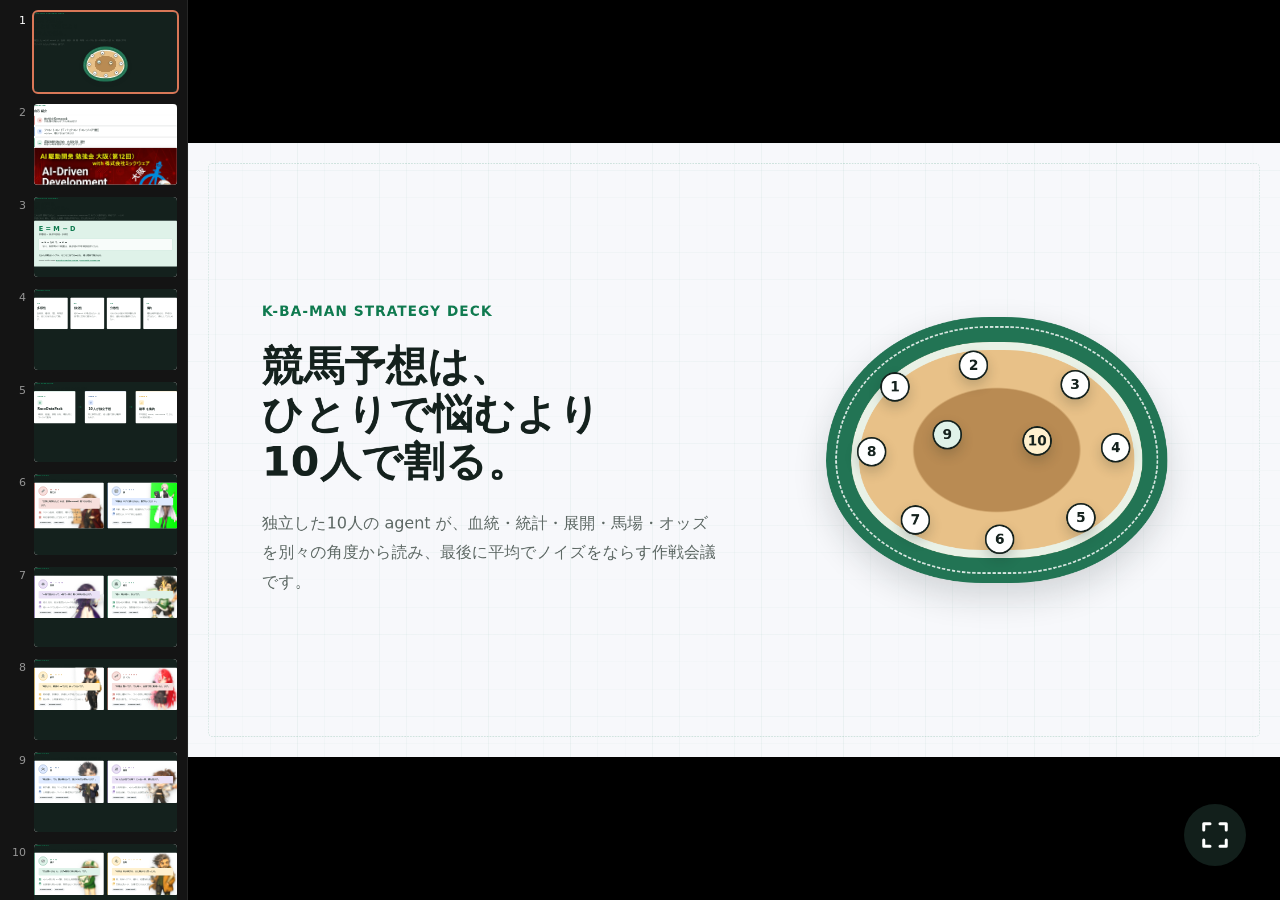
==== commit 8dd2c2ae: "キャラクター画像を assets/characters/ に一元化・構成整理 - slides/assets/characters/ を廃止し assets/characters/ へ移行 - キャラ" ====
--- a/slides/keiba-strategy v2 (bundle).html
+++ b/slides/keiba-strategy v2 (bundle).html
@@ -184,7 +184,7 @@
   </script>
 
   <script type="__bundler/template">
-"<!DOCTYPE html>\n<html lang=\"ja\"><head>\n    <meta charset=\"utf-8\">\n    <meta name=\"viewport\" content=\"width=device-width, initial-scale=1\">\n    <title>k-ba-man 競馬予想作戦スライド</title>\n    <style>\n      deck-stage:not(:defined) {\n        visibility: hidden;\n      }\n\n      :root {\n        color-scheme: light;\n        --ink: #14211d;\n        --muted: #5d6864;\n        --paper: #f7f8fb;\n        --surface: #ffffff;\n        --line: #d9ded9;\n        --green: #0f7a4f;\n        --green-soft: #dff2e9;\n        --red: #b33b32;\n        --red-soft: #f7dfdc;\n        --gold: #d99b18;\n        --gold-soft: #fff1cf;\n        --blue: #315b96;\n        --blue-soft: #dfeaff;\n        --violet: #7651a8;\n        --violet-soft: #ebe2f7;\n        --radius: 10px;\n      }\n\n      * {\n        box-sizing: border-box;\n      }\n\n      html,\n      body {\n        margin: 0;\n        background: #14211d;\n      }\n\n      deck-stage {\n        font-family:\n          \"Hiragino Sans\", \"Yu Gothic\", \"YuGothic\", \"Noto Sans JP\",\n          system-ui, -apple-system, BlinkMacSystemFont, \"Segoe UI\", sans-serif;\n        color: var(--ink);\n      }\n\n      deck-stage > section {\n        display: grid;\n        align-content: center;\n        gap: 72px;\n        padding: 110px 130px;\n        background:\n          linear-gradient(90deg, rgb(15 122 79 / 5%) 1px, transparent 1px),\n          linear-gradient(rgb(15 122 79 / 4%) 1px, transparent 1px),\n          var(--paper);\n        background-size: 48px 48px;\n      }\n\n      deck-stage > section::after {\n        content: \"\";\n        position: absolute;\n        inset: 36px;\n        border: 1px dashed rgb(15 122 79 / 22%);\n        border-radius: 6px;\n        pointer-events: none;\n      }\n\n      deck-stage > section:not(.hero):not(.wisdom):not(.closing):not(.self-introduction):not(.recruit-company) {\n        align-content: start;\n      }\n\n      h1,\n      h2,\n      h3,\n      p,\n      ul {\n        margin: 0;\n      }\n\n      .kicker {\n        color: var(--green);\n        font-size: 24px;\n        font-weight: 800;\n        letter-spacing: 0.08em;\n      }\n\n      h1 {\n        font-size: 72px;\n        font-weight: 800;\n        line-height: 1.17;\n        letter-spacing: 0.01em;\n      }\n\n      h2 {\n        max-width: 1480px;\n        font-size: 44px;\n        font-weight: 800;\n        line-height: 1.3;\n        letter-spacing: 0.01em;\n      }\n\n      h3 {\n        font-size: 30px;\n        font-weight: 800;\n        line-height: 1.26;\n      }\n\n      .lead {\n        max-width: 1240px;\n        color: var(--muted);\n        font-size: 28px;\n        line-height: 1.85;\n        text-wrap: pretty;\n      }\n\n      .slide-head {\n        display: grid;\n        gap: 32px;\n        align-self: start;\n      }\n\n      /* ---------- slide 1 : hero ---------- */\n\n      .hero {\n        grid-template-columns: minmax(0, 1.05fr) minmax(0, 0.95fr);\n        column-gap: 110px;\n        align-items: center;\n      }\n\n      .hero-copy {\n        display: grid;\n        gap: 40px;\n      }\n\n      .track-visual {\n        display: grid;\n        place-items: center;\n      }\n\n      .track {\n        position: relative;\n        width: 600px;\n        aspect-ratio: 1.28;\n        border: 44px solid #227454;\n        border-radius: 48% 48% 46% 46% / 54% 54% 46% 46%;\n        background:\n          radial-gradient(ellipse at center, #b98b53 0 40%, transparent 41%),\n          #e8c188;\n        box-shadow: inset 0 0 0 14px #e9f1e6, 0 24px 60px rgb(20 33 29 / 16%);\n      }\n\n      .track::before {\n        content: \"\";\n        position: absolute;\n        inset: -28px;\n        border: 3px dashed rgb(255 255 255 / 82%);\n        border-radius: inherit;\n      }\n\n      .runner {\n        position: absolute;\n        width: 52px;\n        height: 52px;\n        display: grid;\n        place-items: center;\n        border-radius: 999px;\n        background: var(--surface);\n        border: 3px solid var(--ink);\n        color: var(--ink);\n        font-size: 24px;\n        font-weight: 900;\n        box-shadow: 0 10px 22px rgb(20 33 29 / 20%);\n      }\n\n      .r1 { left: 10%; top: 14%; }\n      .r2 { left: 37%; top: 4%; }\n      .r3 { right: 18%; top: 13%; }\n      .r4 { right: 4%; top: 42%; }\n      .r5 { right: 16%; bottom: 12%; }\n      .r6 { left: 46%; bottom: 2%; }\n      .r7 { left: 17%; bottom: 11%; }\n      .r8 { left: 2%; top: 44%; }\n      .r9 { left: 28%; top: 36%; background: var(--green-soft); }\n      .r10 { right: 31%; top: 39%; background: var(--gold-soft); }\n\n      /* ---------- slide 2 : wisdom ---------- */\n\n      .wisdom {\n        grid-template-columns: minmax(0, 0.92fr) minmax(0, 1.08fr);\n        column-gap: 100px;\n        align-items: center;\n      }\n\n      .wisdom-copy {\n        display: grid;\n        gap: 36px;\n      }\n\n      .formula-card {\n        display: grid;\n        gap: 36px;\n        padding: 64px;\n        background: var(--green-soft);\n        border: 1px solid #b8dccb;\n        border-radius: var(--radius);\n      }\n\n      .formula {\n        display: grid;\n        gap: 18px;\n        color: var(--green);\n      }\n\n      .formula strong {\n        font-size: 88px;\n        font-weight: 900;\n        line-height: 1;\n      }\n\n      .formula small {\n        color: var(--muted);\n        font-size: 24px;\n        font-weight: 700;\n      }\n\n      .proof-line {\n        display: grid;\n        gap: 14px;\n        padding: 32px 36px;\n        background: rgb(255 255 255 / 78%);\n        border: 1px solid rgb(15 122 79 / 20%);\n        border-radius: var(--radius);\n      }\n\n      .proof-line strong {\n        font-size: 32px;\n        font-weight: 900;\n        line-height: 1.3;\n      }\n\n      .proof-line span {\n        color: var(--muted);\n        font-size: 24px;\n        font-weight: 600;\n        line-height: 1.7;\n      }\n\n      .formula-note {\n        color: var(--ink);\n        font-size: 26px;\n        font-weight: 700;\n        line-height: 1.7;\n      }\n\n      .source-note {\n        color: var(--muted);\n        font-size: 18px;\n        font-weight: 600;\n        line-height: 1.9;\n      }\n\n      .source-note a {\n        display: inline-block;\n        color: var(--green);\n        font-weight: 800;\n        text-decoration-thickness: 2px;\n        text-underline-offset: 4px;\n      }\n\n      /* ---------- slide 3 : conditions ---------- */\n\n      .principles {\n        display: grid;\n        grid-template-columns: repeat(4, minmax(0, 1fr));\n        gap: 36px;\n      }\n\n      .principle {\n        display: grid;\n        align-content: start;\n        gap: 22px;\n        min-height: 420px;\n        padding: 48px 44px;\n        background: var(--surface);\n        border: 1px solid var(--line);\n        border-radius: var(--radius);\n      }\n\n      .principle .num {\n        color: var(--green);\n        font-size: 24px;\n        font-weight: 900;\n        letter-spacing: 0.12em;\n        font-variant-numeric: tabular-nums;\n      }\n\n      .principle b {\n        font-size: 38px;\n        line-height: 1.25;\n      }\n\n      .principle span {\n        color: var(--muted);\n        font-size: 24px;\n        line-height: 1.8;\n      }\n\n      /* ---------- slide 4 : flow ---------- */\n\n      .flow {\n        display: grid;\n        grid-template-columns: minmax(0, 1fr) auto minmax(0, 1fr) auto minmax(0, 1fr);\n        align-items: stretch;\n        gap: 36px;\n      }\n\n      .flow-box {\n        display: grid;\n        align-content: start;\n        justify-items: start;\n        gap: 26px;\n        min-height: 430px;\n        padding: 52px 48px;\n        background: var(--surface);\n        border: 1px solid var(--line);\n        border-top: 8px solid var(--accent);\n        border-radius: var(--radius);\n      }\n\n      .flow-box .step {\n        color: var(--accent);\n        font-size: 24px;\n        font-weight: 900;\n        letter-spacing: 0.12em;\n      }\n\n      .flow-box strong {\n        font-size: 42px;\n        line-height: 1.25;\n      }\n\n      .flow-box span {\n        color: var(--muted);\n        font-size: 24px;\n        line-height: 1.8;\n      }\n\n      .mini-art {\n        width: 64px;\n        height: 64px;\n        display: grid;\n        place-items: center;\n        border-radius: 14px;\n        background: var(--accent-soft);\n        color: var(--accent);\n      }\n\n      .arrow {\n        align-self: center;\n        display: grid;\n        place-items: center;\n        color: var(--green);\n      }\n\n      .arrow svg,\n      .mini-art svg,\n      .avatar svg {\n        display: block;\n      }\n\n      /* ---------- agent slides ---------- */\n\n      .agent-grid {\n        display: grid;\n        grid-template-columns: repeat(2, minmax(0, 1fr));\n        gap: 48px;\n      }\n\n      .agent-card {\n        display: grid;\n        grid-template-rows: auto auto 1fr auto;\n        gap: 32px;\n        padding: 52px;\n        background: var(--surface);\n        border: 1px solid var(--line);\n        border-left: 10px solid var(--accent);\n        border-radius: var(--radius);\n      }\n\n      .agent-card {\n        position: relative;\n        overflow: hidden;\n        isolation: isolate;\n        --character-art: none;\n      }\n\n      .agent-card::before {\n        content: \"\";\n        position: absolute;\n        right: -52px;\n        bottom: -126px;\n        width: 500px;\n        height: 740px;\n        background: var(--character-art) right bottom / contain no-repeat;\n        opacity: 1;\n        filter: saturate(1.18) contrast(1.22) drop-shadow(0 22px 28px rgb(20 33 29 / 20%));\n        transform: rotate(-2deg);\n        transform-origin: 70% 80%;\n        pointer-events: none;\n        z-index: 0;\n      }\n\n      .agent-card:nth-child(even)::before {\n        right: -42px;\n        transform: rotate(2deg);\n      }\n\n      .agent-card::after {\n        content: \"\";\n        position: absolute;\n        inset: 0;\n        background: linear-gradient(102deg, rgb(255 255 255 / 0.94) 0%, rgb(255 255 255 / 0.36) 44%, rgb(255 255 255 / 0) 100%);\n        pointer-events: none;\n        z-index: 1;\n      }\n\n      .agent-card > * {\n        position: relative;\n        z-index: 2;\n      }\n\n      .agent-head {\n        display: grid;\n        grid-template-columns: 120px minmax(0, 1fr);\n        align-items: center;\n        gap: 32px;\n      }\n\n      .avatar {\n        width: 120px;\n        aspect-ratio: 1;\n        display: grid;\n        place-items: center;\n        border: 3px solid var(--accent);\n        border-radius: 50%;\n        background: var(--accent-soft);\n      }\n\n      .agent-name {\n        display: grid;\n        gap: 12px;\n      }\n\n      .agent-name .role {\n        color: var(--accent);\n        font-size: 20px;\n        font-weight: 800;\n        letter-spacing: 0.04em;\n      }\n\n      .quote {\n        padding: 30px 34px;\n        background: var(--accent-soft);\n        border-radius: var(--radius);\n        font-size: 27px;\n        font-weight: 700;\n        line-height: 1.6;\n        text-wrap: pretty;\n      }\n\n      .watch-list {\n        display: grid;\n        align-content: start;\n        gap: 20px;\n        padding: 0;\n        list-style: none;\n      }\n\n      .watch-list li {\n        display: grid;\n        grid-template-columns: 40px minmax(0, 1fr);\n        gap: 18px;\n        align-items: start;\n        color: var(--muted);\n        font-size: 24px;\n        line-height: 1.7;\n      }\n\n      .mini-icon {\n        width: 40px;\n        height: 40px;\n        display: grid;\n        place-items: center;\n        border-radius: 10px;\n        background: var(--accent-soft);\n        color: var(--accent);\n        font-size: 21px;\n        font-weight: 900;\n      }\n\n      .badge-line {\n        display: flex;\n        flex-wrap: wrap;\n        gap: 12px;\n      }\n\n      .badge {\n        display: inline-flex;\n        align-items: center;\n        padding: 9px 20px;\n        border-radius: 999px;\n        background: #f0f2f5;\n        color: #39413f;\n        font-size: 20px;\n        font-weight: 800;\n        line-height: 1.3;\n      }\n\n      .red { --accent: var(--red); --accent-soft: var(--red-soft); }\n      .green { --accent: var(--green); --accent-soft: var(--green-soft); }\n      .blue { --accent: var(--blue); --accent-soft: var(--blue-soft); }\n      .gold { --accent: var(--gold); --accent-soft: var(--gold-soft); }\n      .violet { --accent: var(--violet); --accent-soft: var(--violet-soft); }\n\n\n\n      /* ---------- actual run result slides ---------- */\n\n      .actual-result,\n      .actual-bets {\n        gap: 52px;\n      }\n\n      .actual-layout {\n        display: grid;\n        grid-template-columns: minmax(0, 0.9fr) minmax(0, 1.1fr);\n        gap: 48px;\n        align-items: stretch;\n      }\n\n      .actual-hero,\n      .actual-bet-summary {\n        display: grid;\n        align-content: center;\n        gap: 26px;\n        padding: 48px;\n        background: var(--green-soft);\n        border: 1px solid #b8dccb;\n        border-left: 12px solid var(--green);\n        border-radius: var(--radius);\n      }\n\n      .actual-hero .actual-mark {\n        color: var(--green);\n        font-size: 30px;\n        font-weight: 900;\n      }\n\n      .actual-hero strong {\n        font-size: 72px;\n        line-height: 1.05;\n      }\n\n      .actual-hero span,\n      .actual-note {\n        color: var(--muted);\n        font-size: 26px;\n        font-weight: 800;\n        line-height: 1.55;\n      }\n\n      .actual-ranks {\n        display: grid;\n        gap: 16px;\n      }\n\n      .actual-rank {\n        display: grid;\n        grid-template-columns: 78px minmax(0, 1fr) 120px;\n        align-items: center;\n        gap: 22px;\n        padding: 21px 26px;\n        background: var(--surface);\n        border: 1px solid var(--line);\n        border-left: 8px solid var(--accent);\n        border-radius: var(--radius);\n      }\n\n      .actual-rank .actual-mark {\n        display: grid;\n        place-items: center;\n        min-height: 58px;\n        border-radius: 999px;\n        background: var(--accent-soft);\n        color: var(--accent);\n        font-size: 28px;\n        font-weight: 900;\n      }\n\n      .actual-rank strong {\n        display: block;\n        font-size: 34px;\n        line-height: 1.15;\n      }\n\n      .actual-rank small {\n        color: var(--muted);\n        font-size: 20px;\n        font-weight: 800;\n        line-height: 1.4;\n      }\n\n      .actual-prob {\n        color: var(--accent);\n        font-size: 34px;\n        font-weight: 900;\n        text-align: right;\n        font-variant-numeric: tabular-nums;\n      }\n\n      .actual-bet-layout {\n        display: grid;\n        grid-template-columns: minmax(0, 0.72fr) minmax(0, 1.28fr);\n        gap: 48px;\n        align-items: stretch;\n      }\n\n      .actual-bet-summary {\n        background: var(--gold-soft);\n        border-color: #edd290;\n        border-left-color: var(--gold);\n      }\n\n      .actual-budget {\n        color: var(--gold);\n        font-size: 92px;\n        font-weight: 900;\n        line-height: 0.95;\n        font-variant-numeric: tabular-nums;\n      }\n\n      .actual-bet-summary strong {\n        font-size: 40px;\n        line-height: 1.18;\n      }\n\n      .actual-bet-points {\n        display: grid;\n        gap: 16px;\n        margin: 0;\n        padding: 0;\n        list-style: none;\n      }\n\n      .actual-bet-points li {\n        display: grid;\n        grid-template-columns: 34px minmax(0, 1fr);\n        gap: 16px;\n        color: var(--muted);\n        font-size: 23px;\n        font-weight: 800;\n        line-height: 1.45;\n      }\n\n      .actual-ticket-table {\n        display: grid;\n        gap: 12px;\n      }\n\n      .actual-ticket-row {\n        display: grid;\n        grid-template-columns: 120px minmax(0, 1fr) 110px;\n        align-items: center;\n        gap: 18px;\n        padding: 15px 20px;\n        background: var(--surface);\n        border: 1px solid var(--line);\n        border-radius: var(--radius);\n      }\n\n      .actual-ticket-row.is-main {\n        border-left: 8px solid var(--green);\n        background: #f8fffb;\n      }\n\n      .actual-ticket-type {\n        color: var(--accent, var(--green));\n        font-size: 22px;\n        font-weight: 900;\n      }\n\n      .actual-ticket-selection {\n        font-size: 28px;\n        font-weight: 900;\n        line-height: 1.15;\n      }\n\n      .actual-ticket-amount {\n        color: var(--ink);\n        font-size: 26px;\n        font-weight: 900;\n        text-align: right;\n        font-variant-numeric: tabular-nums;\n      }\n\n      /* ---------- slide 10 : closing ---------- */\n\n      .closing {\n        grid-template-columns: minmax(0, 1fr) minmax(0, 1fr);\n        column-gap: 110px;\n        align-items: center;\n      }\n\n      .closing-copy {\n        display: grid;\n        gap: 36px;\n      }\n\n      .scoreboard {\n        display: grid;\n        gap: 24px;\n      }\n\n      .score-row {\n        display: grid;\n        grid-template-columns: 190px minmax(0, 1fr) 110px;\n        align-items: center;\n        gap: 28px;\n        padding: 30px 34px;\n        background: var(--surface);\n        border: 1px solid var(--line);\n        border-radius: var(--radius);\n      }\n\n      .score-label {\n        font-size: 26px;\n        font-weight: 900;\n      }\n\n      .score-bar {\n        height: 22px;\n        overflow: hidden;\n        border-radius: 999px;\n        background: #e8ecea;\n      }\n\n      .score-bar span {\n        display: block;\n        width: var(--w);\n        height: 100%;\n        border-radius: 999px;\n        background: var(--accent);\n      }\n\n      .score-note {\n        color: var(--muted);\n        font-size: 24px;\n        font-weight: 800;\n        text-align: right;\n      }\n\n\n\n\n      /* ---------- self introduction slide ---------- */\n\n      .self-introduction {\n        grid-template-columns: minmax(0, 0.9fr) minmax(0, 1.1fr);\n        column-gap: 86px;\n        align-items: center;\n        background:\n          linear-gradient(90deg, rgb(245 92 121 / 9%) 1px, transparent 1px),\n          linear-gradient(rgb(45 166 181 / 9%) 1px, transparent 1px),\n          #ffffff;\n        background-size: 48px 48px;\n      }\n\n      .self-intro-copy {\n        display: grid;\n        gap: 34px;\n      }\n\n      .self-intro-copy h2 {\n        max-width: 800px;\n      }\n\n      .intro-list {\n        display: grid;\n        gap: 24px;\n        margin: 0;\n        padding: 0;\n        list-style: none;\n      }\n\n      .intro-list li {\n        display: grid;\n        grid-template-columns: 72px minmax(0, 1fr);\n        gap: 24px;\n        align-items: center;\n        padding: 28px 30px;\n        background: var(--surface);\n        border: 1px solid var(--line);\n        border-left: 10px solid var(--accent);\n        border-radius: var(--radius);\n        box-shadow: 0 18px 44px rgb(20 33 29 / 9%);\n      }\n\n      .intro-list .mini-icon {\n        width: 72px;\n        height: 72px;\n        border-radius: 999px;\n        background: var(--accent-soft);\n        color: var(--accent);\n        font-size: 30px;\n        font-weight: 900;\n      }\n\n      .intro-list strong {\n        display: block;\n        font-size: 34px;\n        line-height: 1.22;\n      }\n\n      .intro-list span:last-child {\n        color: var(--muted);\n        font-size: 21px;\n        font-weight: 800;\n        line-height: 1.45;\n      }\n\n      .intro-visual {\n        position: relative;\n        display: grid;\n      }\n\n      .intro-flyer {\n        width: 100%;\n        display: block;\n        border-radius: var(--radius);\n        border: 1px solid rgb(20 33 29 / 14%);\n        box-shadow: 0 26px 70px rgb(20 33 29 / 18%);\n      }\n\n      .intro-mascot {\n        position: absolute;\n        left: -88px;\n        bottom: -76px;\n        width: 190px;\n        filter: drop-shadow(0 22px 30px rgb(20 33 29 / 18%));\n        transform: rotate(-4deg);\n      }\n\n      /* ---------- final recruit slide ---------- */\n\n      .recruit-company {\n        display: grid;\n        place-items: center;\n        padding: 0;\n        background: #2da6b5;\n        overflow: hidden;\n      }\n\n      .recruit-company::after {\n        display: none;\n      }\n\n      .recruit-company .recruit-art {\n        width: 100%;\n        height: 100%;\n        object-fit: contain;\n        display: block;\n      }\n\n      .recruit-company .recruit-qr {\n        position: absolute;\n        right: 92px;\n        bottom: 72px;\n        z-index: 3;\n        width: 250px;\n        display: grid;\n        justify-items: center;\n        gap: 12px;\n        padding: 18px;\n        background: rgb(255 255 255 / 96%);\n        border: 1px solid rgb(20 33 29 / 12%);\n        border-radius: 10px;\n        box-shadow: 0 24px 60px rgb(20 33 29 / 18%);\n        color: var(--ink);\n        text-decoration: none;\n      }\n\n      .recruit-company .recruit-qr img {\n        width: 100%;\n        aspect-ratio: 1;\n        display: block;\n      }\n\n      .recruit-company .recruit-qr span {\n        color: var(--muted);\n        font-size: 18px;\n        font-weight: 900;\n        line-height: 1;\n      }\n\n      .recruit-company .recruit-qr strong {\n        color: #f45c79;\n        font-size: 24px;\n        font-weight: 900;\n        line-height: 1.15;\n        text-align: center;\n      }\n\n\n\n      /* ---------- browser fullscreen control ---------- */\n\n      .deck-fullscreen {\n        position: fixed;\n        right: 34px;\n        bottom: 34px;\n        z-index: 1000;\n        width: 62px;\n        height: 62px;\n        display: grid;\n        place-items: center;\n        border: 0;\n        border-radius: 999px;\n        background: rgb(20 33 29 / 94%);\n        color: white;\n        box-shadow: 0 16px 40px rgb(0 0 0 / 22%);\n        cursor: pointer;\n      }\n\n      .deck-fullscreen:hover,\n      .deck-fullscreen:focus-visible,\n      .deck-fullscreen.is-active {\n        background: var(--green);\n        outline: 4px solid rgb(15 122 79 / 24%);\n        outline-offset: 3px;\n      }\n\n      .deck-fullscreen:disabled {\n        opacity: 0.45;\n        cursor: not-allowed;\n      }\n\n      body.is-presentation {\n        display: block;\n        min-height: 100dvh;\n        overflow: hidden;\n        background: var(--paper);\n      }\n\n      body.is-presentation deck-stage {\n        --deck-rail-w: 0px !important;\n        position: fixed;\n        inset: 0;\n        width: 100vw !important;\n        height: 100dvh !important;\n        max-width: none !important;\n        max-height: none !important;\n        margin: 0 !important;\n      }\n\n      body.is-presentation .deck-fullscreen {\n        right: 20px;\n        bottom: 20px;\n      }\n\n    </style>\n  </head>\n  <body>\n    <deck-stage width=\"1920\" height=\"1080\">\n      <section class=\"hero\" data-label=\"表紙\">\n        <div class=\"hero-copy\">\n          <p class=\"kicker\">K-BA-MAN STRATEGY DECK</p>\n          <h1>競馬予想は、<br>ひとりで悩むより<br>10人で割る。</h1>\n          <p class=\"lead\">独立した10人の agent が、血統・統計・展開・馬場・オッズを別々の角度から読み、最後に平均でノイズをならす作戦会議です。</p>\n        </div>\n        <div class=\"track-visual\" aria-hidden=\"true\">\n          <div class=\"track\">\n            <span class=\"runner r1\">1</span>\n            <span class=\"runner r2\">2</span>\n            <span class=\"runner r3\">3</span>\n            <span class=\"runner r4\">4</span>\n            <span class=\"runner r5\">5</span>\n            <span class=\"runner r6\">6</span>\n            <span class=\"runner r7\">7</span>\n            <span class=\"runner r8\">8</span>\n            <span class=\"runner r9\">9</span>\n            <span class=\"runner r10\">10</span>\n          </div>\n        </div>\n      </section>\n\n      <section class=\"self-introduction\" data-label=\"自己紹介\">\n        <div class=\"self-intro-copy\">\n          <p class=\"kicker\">ABOUT ME</p>\n          <h2>自己紹介</h2>\n          <ul class=\"intro-list\" aria-label=\"自己紹介\">\n            <li class=\"red\"><span class=\"mini-icon\">会</span><span><strong>株式会社Gemcook</strong><span>大切な誰かを喜ばせるアプリを作る会社です。</span></span></li>\n            <li class=\"blue\"><span class=\"mini-icon\">実</span><span><strong>フロントエンド / バックエンドエンジニア兼任</strong><span>UIからAPI、運用までまとめて作ります。</span></span></li>\n            <li class=\"green\"><span class=\"mini-icon\">AI</span><span><strong>AI駆動開発勉強会（大阪支部）運営</strong><span>関西からAI時代の開発スタイルを盛り上げています。</span></span></li>\n          </ul>\n        </div>\n        <div class=\"intro-visual\" aria-label=\"AI駆動開発勉強会 大阪\">\n          <img class=\"intro-flyer\" src=\"assets/ai-driven-development-osaka.png\" alt=\"AI駆動開発勉強会 大阪 第12回 告知画像\">\n          <img class=\"intro-mascot\" src=\"assets/gemcook-mascot-peek.png\" alt=\"\" aria-hidden=\"true\">\n        </div>\n      </section>\n\n      <section class=\"wisdom\" data-label=\"集合知の法則\">\n        <div class=\"wisdom-copy\">\n          <p class=\"kicker\">WISDOM OF CROWDS</p>\n          <h2>予想の平均は、<br>平均的な一人より強い。</h2>\n          <p class=\"lead\">これは雰囲気ではなく、Diversity Prediction Theorem で出てくる数学的な帰結です。一人の予想に出る癖も、独立した複数予想を平均すると打ち消されやすくなります。</p>\n        </div>\n        <div class=\"formula-card\">\n          <div class=\"formula\">\n            <strong>E = M − D</strong>\n            <small>群衆誤差 = 個人平均誤差 − 多様性</small>\n          </div>\n          <div class=\"proof-line\">\n            <strong>D ≥ 0 なので、E ≤ M</strong>\n            <span>つまり、集団平均の二乗誤差は、個人予想の平均二乗誤差以下になる。</span>\n          </div>\n          <p class=\"formula-note\">だから作戦はシンプル。そこそこ当てる10人を、違う理由で悩ませる。</p>\n          <p class=\"source-note\">Source: Scott E. Page, <a href=\"https://www.engineering.pitt.edu/contentassets/0192c0e1473b41a08c125c46e2a5dd51/making-the-difference--applying-a-logic-of-diversity.pdf\" target=\"_blank\" rel=\"noreferrer\">Diversity Prediction Theorem</a> / <a href=\"https://shs.cairn.info/article/E_RFSP_675_0899?lang=en\" target=\"_blank\" rel=\"noreferrer\">Crowd Beats Averages Law</a></p>\n        </div>\n      </section>\n\n      <section data-label=\"成立条件\">\n        <div class=\"slide-head\">\n          <p class=\"kicker\">4 CONDITIONS</p>\n          <h2>集合知が効くための4条件</h2>\n        </div>\n        <div class=\"principles\">\n          <div class=\"principle\">\n            <span class=\"num\">01</span>\n            <b>多様性</b>\n            <span>血統派、統計派、穴党、馬場読み。信じるものをあえて散らす。</span>\n          </div>\n          <div class=\"principle\">\n            <span class=\"num\">02</span>\n            <b>独立性</b>\n            <span>他の agent の印を見せない。全員で同じ空気に飲まれない。</span>\n          </div>\n          <div class=\"principle\">\n            <span class=\"num\">03</span>\n            <b>分散性</b>\n            <span>それぞれが自分の局所知識を深掘る。全員が総合評論家にならない。</span>\n          </div>\n          <div class=\"principle\">\n            <span class=\"num\">04</span>\n            <b>集約</b>\n            <span>最後は確率を混ぜる。声の大きさではなく、分布としてまとめる。</span>\n          </div>\n        </div>\n      </section>\n\n      <section data-label=\"作戦フロー\">\n        <div class=\"slide-head\">\n          <p class=\"kicker\">RACE OPERATION</p>\n          <h2>作戦は、入力を揃えて出力を混ぜる。</h2>\n        </div>\n        <div class=\"flow\">\n          <div class=\"flow-box green\">\n            <span class=\"step\">STEP 1</span>\n            <div class=\"mini-art\" aria-hidden=\"true\">\n              <svg width=\"34\" height=\"34\" viewBox=\"0 0 26 26\" fill=\"none\">\n                <rect x=\"5\" y=\"3\" width=\"16\" height=\"20\" rx=\"2\" stroke=\"currentColor\" stroke-width=\"2\"></rect>\n                <path d=\"M9 8h8M9 13h8M9 18h5\" stroke=\"currentColor\" stroke-width=\"2\" stroke-linecap=\"round\"></path>\n              </svg>\n            </div>\n            <strong>RaceDataPack</strong>\n            <span>出馬表、過去走、調教、天気、馬場を同じファイルで配布。</span>\n          </div>\n          <div class=\"arrow\" aria-hidden=\"true\">\n            <svg width=\"56\" height=\"56\" viewBox=\"0 0 42 42\" fill=\"none\">\n              <path d=\"M8 21h24M24 13l8 8-8 8\" stroke=\"currentColor\" stroke-width=\"3\" stroke-linecap=\"round\" stroke-linejoin=\"round\"></path>\n            </svg>\n          </div>\n          <div class=\"flow-box blue\">\n            <span class=\"step\">STEP 2</span>\n            <div class=\"mini-art\" aria-hidden=\"true\">\n              <svg width=\"36\" height=\"36\" viewBox=\"0 0 28 28\" fill=\"none\">\n                <circle cx=\"9\" cy=\"9\" r=\"4\" stroke=\"currentColor\" stroke-width=\"2\"></circle>\n                <circle cx=\"19\" cy=\"9\" r=\"4\" stroke=\"currentColor\" stroke-width=\"2\"></circle>\n                <circle cx=\"14\" cy=\"19\" r=\"4\" stroke=\"currentColor\" stroke-width=\"2\"></circle>\n              </svg>\n            </div>\n            <strong>10人が独立予想</strong>\n            <span>同じ事実を見て、違う流派で勝ち馬確率を出す。</span>\n          </div>\n          <div class=\"arrow\" aria-hidden=\"true\">\n            <svg width=\"56\" height=\"56\" viewBox=\"0 0 42 42\" fill=\"none\">\n              <path d=\"M8 21h24M24 13l8 8-8 8\" stroke=\"currentColor\" stroke-width=\"3\" stroke-linecap=\"round\" stroke-linejoin=\"round\"></path>\n            </svg>\n          </div>\n          <div class=\"flow-box gold\">\n            <span class=\"step\">STEP 3</span>\n            <div class=\"mini-art\" aria-hidden=\"true\">\n              <svg width=\"36\" height=\"36\" viewBox=\"0 0 28 28\" fill=\"none\">\n                <path d=\"M5 21l5-6 4 3 8-11\" stroke=\"currentColor\" stroke-width=\"2.4\" stroke-linecap=\"round\" stroke-linejoin=\"round\"></path>\n                <path d=\"M5 23h18\" stroke=\"currentColor\" stroke-width=\"2\" stroke-linecap=\"round\"></path>\n              </svg>\n            </div>\n            <strong>確率を集約</strong>\n            <span>平均順位、Borda、log pooling で、ひとつの最終予想へ。</span>\n          </div>\n        </div>\n      </section>\n\n      <section data-label=\"agent 龍之介と誠\">\n        <div class=\"slide-head\">\n          <p class=\"kicker\">AGENT 01–02</p>\n          <h2>血筋の語り部と、数式の裁判官。</h2>\n        </div>\n        <div class=\"agent-grid\">\n          <article class=\"agent-card red\" style=\"--character-art: url('assets/characters/tatsunosuke.png')\">\n            <div class=\"agent-head\">\n              <div class=\"avatar\" aria-hidden=\"true\">\n                <svg width=\"68\" height=\"68\" viewBox=\"0 0 54 54\" fill=\"none\">\n                  <path d=\"M14 39c2-14 10-24 26-26-2 14-10 24-26 26Z\" fill=\"white\" stroke=\"currentColor\" stroke-width=\"3\"></path>\n                  <path d=\"M21 32c6-2 11-6 15-12\" stroke=\"currentColor\" stroke-width=\"3\" stroke-linecap=\"round\"></path>\n                </svg>\n              </div>\n              <div class=\"agent-name\">\n                <span class=\"role\">血統・配合派</span>\n                <h3>龍之介</h3>\n              </div>\n            </div>\n            <p class=\"quote\">「父系と母系をたどれば、阪神2200mの顔つきが見えます」</p>\n            <ul class=\"watch-list\">\n              <li><span class=\"mini-icon\">血</span><span>スタミナ血統、道悪適性、内回りで粘れる配合を見る。</span></li>\n              <li><span class=\"mini-icon\">読</span><span>馬柱を家系図として読むので、説明が妙に叙情的。</span></li>\n            </ul>\n            <div class=\"badge-line\">\n              <span class=\"badge\">Claude Opus</span>\n              <span class=\"badge\">high effort</span>\n            </div>\n          </article>\n\n          <article class=\"agent-card blue\" style=\"--character-art: url('assets/characters/makoto.png')\">\n            <div class=\"agent-head\">\n              <div class=\"avatar\" aria-hidden=\"true\">\n                <svg width=\"68\" height=\"68\" viewBox=\"0 0 54 54\" fill=\"none\">\n                  <rect x=\"10\" y=\"12\" width=\"34\" height=\"30\" rx=\"4\" fill=\"white\" stroke=\"currentColor\" stroke-width=\"3\"></rect>\n                  <path d=\"M16 22h22M16 29h22M16 36h12\" stroke=\"currentColor\" stroke-width=\"3\" stroke-linecap=\"round\"></path>\n                </svg>\n              </div>\n              <div class=\"agent-name\">\n                <span class=\"role\">データ・統計派</span>\n                <h3>誠</h3>\n              </div>\n            </div>\n            <p class=\"quote\">「印象はログに残りません。数字をください」</p>\n            <ul class=\"watch-list\">\n              <li><span class=\"mini-icon\">式</span><span>年齢、前走G1、枠順、過去傾向をファクター化する。</span></li>\n              <li><span class=\"mini-icon\">無</span><span>寡黙だが、スコア表だけは饒舌。</span></li>\n            </ul>\n            <div class=\"badge-line\">\n              <span class=\"badge\">codex</span>\n              <span class=\"badge\">high effort</span>\n            </div>\n          </article>\n        </div>\n      </section>\n\n      <section data-label=\"agent 美咲と健太\">\n        <div class=\"slide-head\">\n          <p class=\"kicker\">AGENT 03–04</p>\n          <h2>脳内実況と、指数表の番人。</h2>\n        </div>\n        <div class=\"agent-grid\">\n          <article class=\"agent-card violet\" style=\"--character-art: url('assets/characters/misaki.png')\">\n            <div class=\"agent-head\">\n              <div class=\"avatar\" aria-hidden=\"true\">\n                <svg width=\"68\" height=\"68\" viewBox=\"0 0 54 54\" fill=\"none\">\n                  <path d=\"M13 34c8-13 20-13 28 0\" stroke=\"currentColor\" stroke-width=\"3\" stroke-linecap=\"round\"></path>\n                  <path d=\"M16 25h22M18 18h18\" stroke=\"currentColor\" stroke-width=\"3\" stroke-linecap=\"round\"></path>\n                  <circle cx=\"19\" cy=\"35\" r=\"4\" fill=\"white\" stroke=\"currentColor\" stroke-width=\"3\"></circle>\n                  <circle cx=\"35\" cy=\"35\" r=\"4\" fill=\"white\" stroke=\"currentColor\" stroke-width=\"3\"></circle>\n                </svg>\n              </div>\n              <div class=\"agent-name\">\n                <span class=\"role\">展開・ペース読み派</span>\n                <h3>美咲</h3>\n              </div>\n            </div>\n            <p class=\"quote\">「3角で息が入って、4角で一斉に動く未来が見えます」</p>\n            <ul class=\"watch-list\">\n              <li><span class=\"mini-icon\">流</span><span>逃げ、先行、差しの配置からレースを脳内再生する。</span></li>\n              <li><span class=\"mini-icon\">強</span><span>速いペースでも遅いペースでも残る馬を好む。</span></li>\n            </ul>\n            <div class=\"badge-line\">\n              <span class=\"badge\">Claude Opus</span>\n              <span class=\"badge\">medium effort</span>\n            </div>\n          </article>\n\n          <article class=\"agent-card green\" style=\"--character-art: url('assets/characters/kenta.png')\">\n            <div class=\"agent-head\">\n              <div class=\"avatar\" aria-hidden=\"true\">\n                <svg width=\"68\" height=\"68\" viewBox=\"0 0 54 54\" fill=\"none\">\n                  <path d=\"M11 38h32\" stroke=\"currentColor\" stroke-width=\"3\" stroke-linecap=\"round\"></path>\n                  <path d=\"M16 34V22M27 34V14M38 34V26\" stroke=\"currentColor\" stroke-width=\"5\" stroke-linecap=\"round\"></path>\n                  <path d=\"M14 15h27\" stroke=\"currentColor\" stroke-width=\"3\" stroke-linecap=\"round\"></path>\n                </svg>\n              </div>\n              <div class=\"agent-name\">\n                <span class=\"role\">スピード指数派</span>\n                <h3>健太</h3>\n              </div>\n            </div>\n            <p class=\"quote\">「速い馬が速い。以上です」</p>\n            <ul class=\"watch-list\">\n              <li><span class=\"mini-icon\">指</span><span>直近5走の最高値、平均値、類似条件の指数を比較。</span></li>\n              <li><span class=\"mini-icon\">即</span><span>迷いが少ない。指数差が大きいときはかなり強気。</span></li>\n            </ul>\n            <div class=\"badge-line\">\n              <span class=\"badge\">Claude Sonnet</span>\n              <span class=\"badge\">low effort</span>\n            </div>\n          </article>\n        </div>\n      </section>\n\n      <section data-label=\"agent 鉄平とさくら\">\n        <div class=\"slide-head\">\n          <p class=\"kicker\">AGENT 05–06</p>\n          <h2>早朝の坂路職人と、寝ぼけ眼の情報強者。</h2>\n        </div>\n        <div class=\"agent-grid\">\n          <article class=\"agent-card gold\" style=\"--character-art: url('assets/characters/teppei.png')\">\n            <div class=\"agent-head\">\n              <div class=\"avatar\" aria-hidden=\"true\">\n                <svg width=\"68\" height=\"68\" viewBox=\"0 0 54 54\" fill=\"none\">\n                  <path d=\"M11 39c8-4 16-4 24 0 3 2 6 2 8-1\" stroke=\"currentColor\" stroke-width=\"3\" stroke-linecap=\"round\"></path>\n                  <path d=\"M17 17h20l-4 14H21l-4-14Z\" fill=\"white\" stroke=\"currentColor\" stroke-width=\"3\" stroke-linejoin=\"round\"></path>\n                  <path d=\"M22 13h10\" stroke=\"currentColor\" stroke-width=\"3\" stroke-linecap=\"round\"></path>\n                </svg>\n              </div>\n              <div class=\"agent-name\">\n                <span class=\"role\">調教・仕上がり派</span>\n                <h3>鉄平</h3>\n              </div>\n            </div>\n            <p class=\"quote\">「時計より、最後の1Fでまだ余ってるかです」</p>\n            <ul class=\"watch-list\">\n              <li><span class=\"mini-icon\">追</span><span>最終追切、坂路時計、併走馬との手応えで仕上がり判定。</span></li>\n              <li><span class=\"mini-icon\">朝</span><span>朝が早い。人間側の眠気もファクターに入れそう。</span></li>\n            </ul>\n            <div class=\"badge-line\">\n              <span class=\"badge\">codex</span>\n              <span class=\"badge\">medium effort</span>\n            </div>\n          </article>\n\n          <article class=\"agent-card red\" style=\"--character-art: url('assets/characters/sakura.png')\">\n            <div class=\"agent-head\">\n              <div class=\"avatar\" aria-hidden=\"true\">\n                <svg width=\"68\" height=\"68\" viewBox=\"0 0 54 54\" fill=\"none\">\n                  <path d=\"M12 36c7-14 15-16 22-8l8-12\" stroke=\"currentColor\" stroke-width=\"3\" stroke-linecap=\"round\" stroke-linejoin=\"round\"></path>\n                  <circle cx=\"15\" cy=\"36\" r=\"4\" fill=\"white\" stroke=\"currentColor\" stroke-width=\"3\"></circle>\n                  <circle cx=\"34\" cy=\"28\" r=\"4\" fill=\"white\" stroke=\"currentColor\" stroke-width=\"3\"></circle>\n                  <circle cx=\"42\" cy=\"16\" r=\"4\" fill=\"white\" stroke=\"currentColor\" stroke-width=\"3\"></circle>\n                </svg>\n              </div>\n              <div class=\"agent-name\">\n                <span class=\"role\">オッズ・市場分析派</span>\n                <h3>さくら</h3>\n              </div>\n            </div>\n            <p class=\"quote\">「市場は賢いです。でも時々、全員で同じ勘違いをします」</p>\n            <ul class=\"watch-list\">\n              <li><span class=\"mini-icon\">市</span><span>単勝と複勝のズレ、ファン投票と市場評価の温度差を見る。</span></li>\n              <li><span class=\"mini-icon\">眠</span><span>寝ぼけ眼でも、スマホとウォッチの通知から乖離を拾う。</span></li>\n            </ul>\n            <div class=\"badge-line\">\n              <span class=\"badge\">Claude Haiku</span>\n              <span class=\"badge\">medium effort</span>\n            </div>\n          </article>\n        </div>\n      </section>\n\n      <section data-label=\"agent 葵と陽菜\">\n        <div class=\"slide-head\">\n          <p class=\"kicker\">AGENT 07–08</p>\n          <h2>人馬関係ウォッチャーと、逆張りの火付け役。</h2>\n        </div>\n        <div class=\"agent-grid\">\n          <article class=\"agent-card blue\" style=\"--character-art: url('assets/characters/aoi.png')\">\n            <div class=\"agent-head\">\n              <div class=\"avatar\" aria-hidden=\"true\">\n                <svg width=\"68\" height=\"68\" viewBox=\"0 0 54 54\" fill=\"none\">\n                  <circle cx=\"21\" cy=\"22\" r=\"8\" fill=\"white\" stroke=\"currentColor\" stroke-width=\"3\"></circle>\n                  <circle cx=\"36\" cy=\"25\" r=\"6\" fill=\"white\" stroke=\"currentColor\" stroke-width=\"3\"></circle>\n                  <path d=\"M10 43c3-8 9-12 17-12s14 4 17 12\" stroke=\"currentColor\" stroke-width=\"3\" stroke-linecap=\"round\"></path>\n                </svg>\n              </div>\n              <div class=\"agent-name\">\n                <span class=\"role\">騎手・厩舎派</span>\n                <h3>葵</h3>\n              </div>\n            </div>\n            <p class=\"quote\">「馬は強い。でも誰が乗るかで、強さの出方が変わります」</p>\n            <ul class=\"watch-list\">\n              <li><span class=\"mini-icon\">人</span><span>騎手成績、厩舎、コンビ実績、乗り替わりを加点減点。</span></li>\n              <li><span class=\"mini-icon\">観</span><span>人間観察が鋭い。コメント欄の空気まで読みそう。</span></li>\n            </ul>\n            <div class=\"badge-line\">\n              <span class=\"badge\">Claude Sonnet</span>\n              <span class=\"badge\">medium effort</span>\n            </div>\n          </article>\n\n          <article class=\"agent-card violet\" style=\"--character-art: url('assets/characters/hina.png')\">\n            <div class=\"agent-head\">\n              <div class=\"avatar\" aria-hidden=\"true\">\n                <svg width=\"68\" height=\"68\" viewBox=\"0 0 54 54\" fill=\"none\">\n                  <path d=\"M14 36l26-18\" stroke=\"currentColor\" stroke-width=\"4\" stroke-linecap=\"round\"></path>\n                  <path d=\"M18 18h18v18\" stroke=\"currentColor\" stroke-width=\"3\" stroke-linecap=\"round\" stroke-linejoin=\"round\"></path>\n                  <path d=\"M18 36h18\" stroke=\"currentColor\" stroke-width=\"3\" stroke-linecap=\"round\"></path>\n                </svg>\n              </div>\n              <div class=\"agent-name\">\n                <span class=\"role\">穴党・逆張り派</span>\n                <h3>陽菜</h3>\n              </div>\n            </div>\n            <p class=\"quote\">「みんなが見てる馬？ じゃあ一回、横を見ます」</p>\n            <ul class=\"watch-list\">\n              <li><span class=\"mini-icon\">穴</span><span>人気馬を疑い、5から9番人気の妙味を探す。</span></li>\n              <li><span class=\"mini-icon\">跳</span><span>自信は低め。でも当たると会議室がざわつく。</span></li>\n            </ul>\n            <div class=\"badge-line\">\n              <span class=\"badge\">gemini flash</span>\n              <span class=\"badge\">low effort</span>\n            </div>\n          </article>\n        </div>\n      </section>\n\n      <section data-label=\"agent 優子と吾郎\">\n        <div class=\"slide-head\">\n          <p class=\"kicker\">AGENT 09–10</p>\n          <h2>複勝圏の守備職人と、馬場を読む現場監督。</h2>\n        </div>\n        <div class=\"agent-grid\">\n          <article class=\"agent-card green\" style=\"--character-art: url('assets/characters/yuko.png')\">\n            <div class=\"agent-head\">\n              <div class=\"avatar\" aria-hidden=\"true\">\n                <svg width=\"68\" height=\"68\" viewBox=\"0 0 54 54\" fill=\"none\">\n                  <path d=\"M13 16h28v22H13z\" fill=\"white\" stroke=\"currentColor\" stroke-width=\"3\" stroke-linejoin=\"round\"></path>\n                  <path d=\"M19 27l6 6 11-14\" stroke=\"currentColor\" stroke-width=\"4\" stroke-linecap=\"round\" stroke-linejoin=\"round\"></path>\n                </svg>\n              </div>\n              <div class=\"agent-name\">\n                <span class=\"role\">堅実本命派</span>\n                <h3>優子</h3>\n              </div>\n            </div>\n            <p class=\"quote\">「穴は買いません。まず3着内に来る馬からです」</p>\n            <ul class=\"watch-list\">\n              <li><span class=\"mini-icon\">堅</span><span>1から3番人気、G1実績、安定した複勝圏を素直に評価。</span></li>\n              <li><span class=\"mini-icon\">静</span><span>会議を落ち着かせる係。陽菜とはよく目が合わない。</span></li>\n            </ul>\n            <div class=\"badge-line\">\n              <span class=\"badge\">Claude Haiku</span>\n              <span class=\"badge\">low effort</span>\n            </div>\n          </article>\n\n          <article class=\"agent-card gold\" style=\"--character-art: url('assets/characters/goro.png')\">\n            <div class=\"agent-head\">\n              <div class=\"avatar\" aria-hidden=\"true\">\n                <svg width=\"68\" height=\"68\" viewBox=\"0 0 54 54\" fill=\"none\">\n                  <path d=\"M10 36c6-8 13-8 20 0s12 8 14 0\" stroke=\"currentColor\" stroke-width=\"3\" stroke-linecap=\"round\"></path>\n                  <path d=\"M17 24c7-5 14-5 21 0\" stroke=\"currentColor\" stroke-width=\"3\" stroke-linecap=\"round\"></path>\n                  <path d=\"M26 12v28\" stroke=\"currentColor\" stroke-width=\"3\" stroke-linecap=\"round\"></path>\n                </svg>\n              </div>\n              <div class=\"agent-name\">\n                <span class=\"role\">馬場・トラックバイアス派</span>\n                <h3>吾郎</h3>\n              </div>\n            </div>\n            <p class=\"quote\">「今日は外が伸びる。土と風がそう言っとる」</p>\n            <ul class=\"watch-list\">\n              <li><span class=\"mini-icon\">場</span><span>雨、内外バイアス、前残り、道悪実績を最重視。</span></li>\n              <li><span class=\"mini-icon\">渋</span><span>言葉は少ないが、当週の芝だけはよく語る。</span></li>\n            </ul>\n            <div class=\"badge-line\">\n              <span class=\"badge\">gemini pro</span>\n              <span class=\"badge\">high effort</span>\n            </div>\n          </article>\n        </div>\n      </section>\n\n      <section class=\"closing\" data-label=\"まとめ\">\n        <div class=\"closing-copy\">\n          <p class=\"kicker\">FINAL TACTIC</p>\n          <h2>結論: 予想を当てにいくより、外し方を分散する。</h2>\n          <p class=\"lead\">10人が同じ馬を同じ理由で推したら、ただの合唱です。違う理由で推し、違う理由で疑い、最後に確率を混ぜる。k-ba-man の作戦はそこにあります。</p>\n        </div>\n        <div class=\"scoreboard\" aria-label=\"多様性バランス\">\n          <div class=\"score-row green\">\n            <span class=\"score-label\">流派</span>\n            <div class=\"score-bar\"><span style=\"--w: 100%\"></span></div>\n            <span class=\"score-note\">10種</span>\n          </div>\n          <div class=\"score-row blue\">\n            <span class=\"score-label\">backend</span>\n            <div class=\"score-bar\"><span style=\"--w: 80%\"></span></div>\n            <span class=\"score-note\">5種</span>\n          </div>\n          <div class=\"score-row gold\">\n            <span class=\"score-label\">effort</span>\n            <div class=\"score-bar\"><span style=\"--w: 68%\"></span></div>\n            <span class=\"score-note\">3段</span>\n          </div>\n          <div class=\"score-row red\">\n            <span class=\"score-label\">独立性</span>\n            <div class=\"score-bar\"><span style=\"--w: 96%\"></span></div>\n            <span class=\"score-note\">必須</span>\n          </div>\n        </div>\n      </section>\n\n      <section class=\"actual-result\" data-label=\"集合知の最終予想\">\n        <div class=\"slide-head\">\n          <p class=\"kicker\">RUN 202609030411 | FINAL ENSEMBLE</p>\n          <h2>10人の予想を混ぜた、最終盤の集合知予想。</h2>\n        </div>\n        <div class=\"actual-layout\">\n          <div class=\"actual-hero\">\n            <span class=\"actual-mark\">◎ 本命</span>\n            <strong>5 クロワデュノール</strong>\n            <span>勝率 29.9% / 複勝圏下限 58.8%。10人中7人が本命に推した、集合知の中心軸。</span>\n            <p class=\"actual-note\">集約: Borda Count + confidence加重 Log Pooling。個別予想は見せず、最後の統合版だけを採用。</p>\n          </div>\n          <div class=\"actual-ranks\" aria-label=\"最終予想ランキング\">\n            <div class=\"actual-rank blue\"><span class=\"actual-mark\">○</span><div><strong>2 ミュージアムマイル</strong><small>内枠のロスゼロ運び。2番手争いはほぼ同格。</small></div><span class=\"actual-prob\">17.9%</span></div>\n            <div class=\"actual-rank red\"><span class=\"actual-mark\">▲</span><div><strong>16 メイショウタバル</strong><small>連覇狙いの逃げ馬。血統・調教・馬場で強い支持。</small></div><span class=\"actual-prob\">17.5%</span></div>\n            <div class=\"actual-rank violet\"><span class=\"actual-mark\">△</span><div><strong>17 レガレイラ</strong><small>穴党の本命。牝馬56kgとG1実績を評価。</small></div><span class=\"actual-prob\">9.2%</span></div>\n            <div class=\"actual-rank green\"><span class=\"actual-mark\">△</span><div><strong>1 ダノンデサイル</strong><small>調教派の本命。内枠から上位崩しを狙う。</small></div><span class=\"actual-prob\">9.1%</span></div>\n            <div class=\"actual-rank gold\"><span class=\"actual-mark\">△</span><div><strong>15 マイユニバース</strong><small>最終追切の上昇気配。ビザンチンドリームと僅差。</small></div><span class=\"actual-prob\">3.2%</span></div>\n          </div>\n        </div>\n      </section>\n\n      <section class=\"actual-bets\" data-label=\"AIが決めた買い目\">\n        <div class=\"slide-head\">\n          <p class=\"kicker\">BETTING PORTFOLIO | DECIDED BY AI</p>\n          <h2>この確率を元に、買い目もAIに決めてもらいました。</h2>\n        </div>\n        <div class=\"actual-bet-layout\">\n          <div class=\"actual-bet-summary\">\n            <span class=\"actual-budget\">3,000円</span>\n            <strong>5人の資金配分AIが作ったポートフォリオを平均した、全11点の最終買い目。</strong>\n            <ul class=\"actual-bet-points\">\n              <li><span>規</span><span>一徹・律は「買える賭けなし」と判断。見送りも投資判断に含める。</span></li>\n              <li><span>無</span><span>単勝はゼロ。複勝・ワイド・三連複でリスクを散らす。</span></li>\n              <li><span>圧</span><span>集合知の投票額3,900円を、確定予算3,000円に圧縮。</span></li>\n            </ul>\n            <p class=\"actual-note\">入力は集約確率だけ。誰がどの馬を推したかは資金配分AIに見せていません。</p>\n          </div>\n          <div class=\"actual-ticket-table\" aria-label=\"最終買い目\">\n            <div class=\"actual-ticket-row is-main green\"><span class=\"actual-ticket-type\">複勝</span><span class=\"actual-ticket-selection\">16 メイショウタバル</span><span class=\"actual-ticket-amount\">400円</span></div>\n            <div class=\"actual-ticket-row blue\"><span class=\"actual-ticket-type\">三連複</span><span class=\"actual-ticket-selection\">2-5-16</span><span class=\"actual-ticket-amount\">400円</span></div>\n            <div class=\"actual-ticket-row red\"><span class=\"actual-ticket-type\">ワイド</span><span class=\"actual-ticket-selection\">2-16</span><span class=\"actual-ticket-amount\">400円</span></div>\n            <div class=\"actual-ticket-row blue\"><span class=\"actual-ticket-type\">複勝</span><span class=\"actual-ticket-selection\">2 ミュージアムマイル</span><span class=\"actual-ticket-amount\">300円</span></div>\n            <div class=\"actual-ticket-row red\"><span class=\"actual-ticket-type\">ワイド</span><span class=\"actual-ticket-selection\">5-16</span><span class=\"actual-ticket-amount\">300円</span></div>\n            <div class=\"actual-ticket-row green\"><span class=\"actual-ticket-type\">ワイド</span><span class=\"actual-ticket-selection\">2-5</span><span class=\"actual-ticket-amount\">300円</span></div>\n            <div class=\"actual-ticket-row gold\"><span class=\"actual-ticket-type\">三連複</span><span class=\"actual-ticket-selection\">1-5-16 / 5-16-17</span><span class=\"actual-ticket-amount\">各300円</span></div>\n            <div class=\"actual-ticket-row violet\"><span class=\"actual-ticket-type\">三連複</span><span class=\"actual-ticket-selection\">2-5-17 / 1-2-5</span><span class=\"actual-ticket-amount\">各100円</span></div>\n            <div class=\"actual-ticket-row green\"><span class=\"actual-ticket-type\">複勝</span><span class=\"actual-ticket-selection\">5 クロワデュノール</span><span class=\"actual-ticket-amount\">100円</span></div>\n          </div>\n        </div>\n      </section>\n\n\n\n      <section class=\"recruit-company\" data-label=\"採用情報\">\n        <img class=\"recruit-art\" src=\"assets/recruit-slide.png\" alt=\"RECRUIT 採用情報\">\n        <a class=\"recruit-qr\" href=\"https://www.wantedly.com/companies/gemcook/projects\" target=\"_blank\" rel=\"noreferrer\" aria-label=\"Wantedlyの採用情報を開く\">\n          <img src=\"assets/wantedly-projects-qr.png\" alt=\"Wantedly採用情報のQRコード\">\n          <span>Wantedly</span>\n          <strong>採用情報はこちら</strong>\n        </a>\n      </section>\n    </deck-stage>\n\n\n    <button class=\"deck-fullscreen\" type=\"button\" aria-label=\"全画面表示\" title=\"全画面\">\n      <svg width=\"30\" height=\"30\" viewBox=\"0 0 24 24\" fill=\"none\" aria-hidden=\"true\">\n        <path d=\"M8 3H3v5M16 3h5v5M8 21H3v-5M21 16v5h-5\" stroke=\"currentColor\" stroke-width=\"2.4\" stroke-linecap=\"round\" stroke-linejoin=\"round\"></path>\n      </svg>\n    </button>\n    <script>\n      (() => {\n        const fullscreenButton = document.querySelector('.deck-fullscreen');\n        if (!fullscreenButton) return;\n        let fallbackPresentation = false;\n\n        async function toggleFullscreen() {\n          const isPresentation = document.body.classList.contains('is-presentation');\n\n          if (!document.fullscreenElement) {\n            if (isPresentation) {\n              document.body.classList.remove('is-presentation');\n              fallbackPresentation = false;\n              syncFullscreenButton();\n              return;\n            }\n\n            try {\n              await document.documentElement.requestFullscreen();\n              fallbackPresentation = false;\n              document.body.classList.add('is-presentation');\n            } catch {\n              fallbackPresentation = true;\n              document.body.classList.add('is-presentation');\n            }\n\n            syncFullscreenButton();\n            return;\n          }\n\n          fallbackPresentation = false;\n          await document.exitFullscreen();\n        }\n\n        function saveOriginalStyle(element) {\n          if (!element || element.dataset.codexOriginalStyle !== undefined) return;\n          element.dataset.codexOriginalStyle = element.getAttribute('style') || '';\n        }\n\n        function restoreOriginalStyle(element) {\n          if (!element || element.dataset.codexOriginalStyle === undefined) return;\n          const originalStyle = element.dataset.codexOriginalStyle;\n          if (originalStyle) {\n            element.setAttribute('style', originalStyle);\n          } else {\n            element.removeAttribute('style');\n          }\n          delete element.dataset.codexOriginalStyle;\n        }\n\n        function syncDeckStageCanvas() {\n          const deck = document.querySelector('deck-stage');\n          const root = deck && deck.shadowRoot;\n          if (!deck || !root) return;\n\n          const stage = root.querySelector('.stage');\n          const canvas = root.querySelector('.canvas');\n          const rail = root.querySelector('.rail');\n          const railResize = root.querySelector('.rail-resize');\n          const overlay = root.querySelector('.overlay');\n          const targets = [stage, canvas, rail, railResize, overlay];\n          const isFullscreen = Boolean(document.fullscreenElement) || document.body.classList.contains('is-presentation');\n\n          if (!isFullscreen) {\n            targets.forEach(restoreOriginalStyle);\n            return;\n          }\n\n          targets.forEach(saveOriginalStyle);\n          if (rail) rail.style.display = 'none';\n          if (railResize) railResize.style.display = 'none';\n          if (stage) {\n            stage.style.inset = '0';\n            stage.style.left = '0';\n            stage.style.width = '100vw';\n            stage.style.height = '100dvh';\n          }\n          if (canvas) {\n            const designWidth = Number(deck.getAttribute('width')) || 1920;\n            const designHeight = Number(deck.getAttribute('height')) || 1080;\n            const scale = Math.min(window.innerWidth / designWidth, window.innerHeight / designHeight);\n            canvas.style.width = designWidth + 'px';\n            canvas.style.height = designHeight + 'px';\n            canvas.style.transform = 'scale(' + scale + ')';\n            canvas.style.transformOrigin = 'center center';\n          }\n          if (overlay) overlay.style.marginLeft = '0';\n        }\n\n        function syncFullscreenButton() {\n          const isFullscreen = Boolean(document.fullscreenElement) || document.body.classList.contains('is-presentation');\n          fullscreenButton.classList.toggle('is-active', isFullscreen);\n          fullscreenButton.setAttribute('aria-label', isFullscreen ? '全画面を解除' : '全画面表示');\n          fullscreenButton.title = isFullscreen ? '全画面解除' : '全画面';\n          syncDeckStageCanvas();\n        }\n\n        fullscreenButton.addEventListener('click', () => {\n          toggleFullscreen().catch(() => {});\n        });\n\n        document.addEventListener('fullscreenchange', () => {\n          if (!document.fullscreenElement && !fallbackPresentation) {\n            document.body.classList.remove('is-presentation');\n          }\n          syncFullscreenButton();\n        });\n        window.addEventListener('resize', syncDeckStageCanvas);\n        document.addEventListener('keydown', (event) => {\n          if (event.key.toLowerCase() !== 'f') return;\n          event.preventDefault();\n          toggleFullscreen().catch(() => {});\n        });\n\n        syncFullscreenButton();\n      })();\n    <\/script>\n    <script src=\"0a99e680-15c3-4a7e-9d9e-b572968062b7\"><\/script>\n  \n\n  \n\n</body></html>"
+"<!DOCTYPE html>\n<html lang=\"ja\"><head>\n    <meta charset=\"utf-8\">\n    <meta name=\"viewport\" content=\"width=device-width, initial-scale=1\">\n    <title>k-ba-man 競馬予想作戦スライド</title>\n    <style>\n      deck-stage:not(:defined) {\n        visibility: hidden;\n      }\n\n      :root {\n        color-scheme: light;\n        --ink: #14211d;\n        --muted: #5d6864;\n        --paper: #f7f8fb;\n        --surface: #ffffff;\n        --line: #d9ded9;\n        --green: #0f7a4f;\n        --green-soft: #dff2e9;\n        --red: #b33b32;\n        --red-soft: #f7dfdc;\n        --gold: #d99b18;\n        --gold-soft: #fff1cf;\n        --blue: #315b96;\n        --blue-soft: #dfeaff;\n        --violet: #7651a8;\n        --violet-soft: #ebe2f7;\n        --radius: 10px;\n      }\n\n      * {\n        box-sizing: border-box;\n      }\n\n      html,\n      body {\n        margin: 0;\n        background: #14211d;\n      }\n\n      deck-stage {\n        font-family:\n          \"Hiragino Sans\", \"Yu Gothic\", \"YuGothic\", \"Noto Sans JP\",\n          system-ui, -apple-system, BlinkMacSystemFont, \"Segoe UI\", sans-serif;\n        color: var(--ink);\n      }\n\n      deck-stage > section {\n        display: grid;\n        align-content: center;\n        gap: 72px;\n        padding: 110px 130px;\n        background:\n          linear-gradient(90deg, rgb(15 122 79 / 5%) 1px, transparent 1px),\n          linear-gradient(rgb(15 122 79 / 4%) 1px, transparent 1px),\n          var(--paper);\n        background-size: 48px 48px;\n      }\n\n      deck-stage > section::after {\n        content: \"\";\n        position: absolute;\n        inset: 36px;\n        border: 1px dashed rgb(15 122 79 / 22%);\n        border-radius: 6px;\n        pointer-events: none;\n      }\n\n      deck-stage > section:not(.hero):not(.wisdom):not(.closing):not(.self-introduction):not(.recruit-company) {\n        align-content: start;\n      }\n\n      h1,\n      h2,\n      h3,\n      p,\n      ul {\n        margin: 0;\n      }\n\n      .kicker {\n        color: var(--green);\n        font-size: 24px;\n        font-weight: 800;\n        letter-spacing: 0.08em;\n      }\n\n      h1 {\n        font-size: 72px;\n        font-weight: 800;\n        line-height: 1.17;\n        letter-spacing: 0.01em;\n      }\n\n      h2 {\n        max-width: 1480px;\n        font-size: 44px;\n        font-weight: 800;\n        line-height: 1.3;\n        letter-spacing: 0.01em;\n      }\n\n      h3 {\n        font-size: 30px;\n        font-weight: 800;\n        line-height: 1.26;\n      }\n\n      .lead {\n        max-width: 1240px;\n        color: var(--muted);\n        font-size: 28px;\n        line-height: 1.85;\n        text-wrap: pretty;\n      }\n\n      .slide-head {\n        display: grid;\n        gap: 32px;\n        align-self: start;\n      }\n\n      /* ---------- slide 1 : hero ---------- */\n\n      .hero {\n        grid-template-columns: minmax(0, 1.05fr) minmax(0, 0.95fr);\n        column-gap: 110px;\n        align-items: center;\n      }\n\n      .hero-copy {\n        display: grid;\n        gap: 40px;\n      }\n\n      .track-visual {\n        display: grid;\n        place-items: center;\n      }\n\n      .track {\n        position: relative;\n        width: 600px;\n        aspect-ratio: 1.28;\n        border: 44px solid #227454;\n        border-radius: 48% 48% 46% 46% / 54% 54% 46% 46%;\n        background:\n          radial-gradient(ellipse at center, #b98b53 0 40%, transparent 41%),\n          #e8c188;\n        box-shadow: inset 0 0 0 14px #e9f1e6, 0 24px 60px rgb(20 33 29 / 16%);\n      }\n\n      .track::before {\n        content: \"\";\n        position: absolute;\n        inset: -28px;\n        border: 3px dashed rgb(255 255 255 / 82%);\n        border-radius: inherit;\n      }\n\n      .runner {\n        position: absolute;\n        width: 52px;\n        height: 52px;\n        display: grid;\n        place-items: center;\n        border-radius: 999px;\n        background: var(--surface);\n        border: 3px solid var(--ink);\n        color: var(--ink);\n        font-size: 24px;\n        font-weight: 900;\n        box-shadow: 0 10px 22px rgb(20 33 29 / 20%);\n      }\n\n      .r1 { left: 10%; top: 14%; }\n      .r2 { left: 37%; top: 4%; }\n      .r3 { right: 18%; top: 13%; }\n      .r4 { right: 4%; top: 42%; }\n      .r5 { right: 16%; bottom: 12%; }\n      .r6 { left: 46%; bottom: 2%; }\n      .r7 { left: 17%; bottom: 11%; }\n      .r8 { left: 2%; top: 44%; }\n      .r9 { left: 28%; top: 36%; background: var(--green-soft); }\n      .r10 { right: 31%; top: 39%; background: var(--gold-soft); }\n\n      /* ---------- slide 2 : wisdom ---------- */\n\n      .wisdom {\n        grid-template-columns: minmax(0, 0.92fr) minmax(0, 1.08fr);\n        column-gap: 100px;\n        align-items: center;\n      }\n\n      .wisdom-copy {\n        display: grid;\n        gap: 36px;\n      }\n\n      .formula-card {\n        display: grid;\n        gap: 36px;\n        padding: 64px;\n        background: var(--green-soft);\n        border: 1px solid #b8dccb;\n        border-radius: var(--radius);\n      }\n\n      .formula {\n        display: grid;\n        gap: 18px;\n        color: var(--green);\n      }\n\n      .formula strong {\n        font-size: 88px;\n        font-weight: 900;\n        line-height: 1;\n      }\n\n      .formula small {\n        color: var(--muted);\n        font-size: 24px;\n        font-weight: 700;\n      }\n\n      .proof-line {\n        display: grid;\n        gap: 14px;\n        padding: 32px 36px;\n        background: rgb(255 255 255 / 78%);\n        border: 1px solid rgb(15 122 79 / 20%);\n        border-radius: var(--radius);\n      }\n\n      .proof-line strong {\n        font-size: 32px;\n        font-weight: 900;\n        line-height: 1.3;\n      }\n\n      .proof-line span {\n        color: var(--muted);\n        font-size: 24px;\n        font-weight: 600;\n        line-height: 1.7;\n      }\n\n      .formula-note {\n        color: var(--ink);\n        font-size: 26px;\n        font-weight: 700;\n        line-height: 1.7;\n      }\n\n      .source-note {\n        color: var(--muted);\n        font-size: 18px;\n        font-weight: 600;\n        line-height: 1.9;\n      }\n\n      .source-note a {\n        display: inline-block;\n        color: var(--green);\n        font-weight: 800;\n        text-decoration-thickness: 2px;\n        text-underline-offset: 4px;\n      }\n\n      /* ---------- slide 3 : conditions ---------- */\n\n      .principles {\n        display: grid;\n        grid-template-columns: repeat(4, minmax(0, 1fr));\n        gap: 36px;\n      }\n\n      .principle {\n        display: grid;\n        align-content: start;\n        gap: 22px;\n        min-height: 420px;\n        padding: 48px 44px;\n        background: var(--surface);\n        border: 1px solid var(--line);\n        border-radius: var(--radius);\n      }\n\n      .principle .num {\n        color: var(--green);\n        font-size: 24px;\n        font-weight: 900;\n        letter-spacing: 0.12em;\n        font-variant-numeric: tabular-nums;\n      }\n\n      .principle b {\n        font-size: 38px;\n        line-height: 1.25;\n      }\n\n      .principle span {\n        color: var(--muted);\n        font-size: 24px;\n        line-height: 1.8;\n      }\n\n      /* ---------- slide 4 : flow ---------- */\n\n      .flow {\n        display: grid;\n        grid-template-columns: minmax(0, 1fr) auto minmax(0, 1fr) auto minmax(0, 1fr);\n        align-items: stretch;\n        gap: 36px;\n      }\n\n      .flow-box {\n        display: grid;\n        align-content: start;\n        justify-items: start;\n        gap: 26px;\n        min-height: 430px;\n        padding: 52px 48px;\n        background: var(--surface);\n        border: 1px solid var(--line);\n        border-top: 8px solid var(--accent);\n        border-radius: var(--radius);\n      }\n\n      .flow-box .step {\n        color: var(--accent);\n        font-size: 24px;\n        font-weight: 900;\n        letter-spacing: 0.12em;\n      }\n\n      .flow-box strong {\n        font-size: 42px;\n        line-height: 1.25;\n      }\n\n      .flow-box span {\n        color: var(--muted);\n        font-size: 24px;\n        line-height: 1.8;\n      }\n\n      .mini-art {\n        width: 64px;\n        height: 64px;\n        display: grid;\n        place-items: center;\n        border-radius: 14px;\n        background: var(--accent-soft);\n        color: var(--accent);\n      }\n\n      .arrow {\n        align-self: center;\n        display: grid;\n        place-items: center;\n        color: var(--green);\n      }\n\n      .arrow svg,\n      .mini-art svg,\n      .avatar svg {\n        display: block;\n      }\n\n      /* ---------- agent slides ---------- */\n\n      .agent-grid {\n        display: grid;\n        grid-template-columns: repeat(2, minmax(0, 1fr));\n        gap: 48px;\n      }\n\n      .agent-card {\n        display: grid;\n        grid-template-rows: auto auto 1fr auto;\n        gap: 32px;\n        padding: 52px;\n        background: var(--surface);\n        border: 1px solid var(--line);\n        border-left: 10px solid var(--accent);\n        border-radius: var(--radius);\n      }\n\n      .agent-card {\n        position: relative;\n        overflow: hidden;\n        isolation: isolate;\n        --character-art: none;\n      }\n\n      .agent-card::before {\n        content: \"\";\n        position: absolute;\n        right: -52px;\n        bottom: -126px;\n        width: 500px;\n        height: 740px;\n        background: var(--character-art) right bottom / contain no-repeat;\n        opacity: 1;\n        filter: saturate(1.18) contrast(1.22) drop-shadow(0 22px 28px rgb(20 33 29 / 20%));\n        transform: rotate(-2deg);\n        transform-origin: 70% 80%;\n        pointer-events: none;\n        z-index: 0;\n      }\n\n      .agent-card:nth-child(even)::before {\n        right: -42px;\n        transform: rotate(2deg);\n      }\n\n      .agent-card::after {\n        content: \"\";\n        position: absolute;\n        inset: 0;\n        background: linear-gradient(102deg, rgb(255 255 255 / 0.94) 0%, rgb(255 255 255 / 0.36) 44%, rgb(255 255 255 / 0) 100%);\n        pointer-events: none;\n        z-index: 1;\n      }\n\n      .agent-card > * {\n        position: relative;\n        z-index: 2;\n      }\n\n      .agent-head {\n        display: grid;\n        grid-template-columns: 120px minmax(0, 1fr);\n        align-items: center;\n        gap: 32px;\n      }\n\n      .avatar {\n        width: 120px;\n        aspect-ratio: 1;\n        display: grid;\n        place-items: center;\n        border: 3px solid var(--accent);\n        border-radius: 50%;\n        background: var(--accent-soft);\n      }\n\n      .agent-name {\n        display: grid;\n        gap: 12px;\n      }\n\n      .agent-name .role {\n        color: var(--accent);\n        font-size: 20px;\n        font-weight: 800;\n        letter-spacing: 0.04em;\n      }\n\n      .quote {\n        padding: 30px 34px;\n        background: var(--accent-soft);\n        border-radius: var(--radius);\n        font-size: 27px;\n        font-weight: 700;\n        line-height: 1.6;\n        text-wrap: pretty;\n      }\n\n      .watch-list {\n        display: grid;\n        align-content: start;\n        gap: 20px;\n        padding: 0;\n        list-style: none;\n      }\n\n      .watch-list li {\n        display: grid;\n        grid-template-columns: 40px minmax(0, 1fr);\n        gap: 18px;\n        align-items: start;\n        color: var(--muted);\n        font-size: 24px;\n        line-height: 1.7;\n      }\n\n      .mini-icon {\n        width: 40px;\n        height: 40px;\n        display: grid;\n        place-items: center;\n        border-radius: 10px;\n        background: var(--accent-soft);\n        color: var(--accent);\n        font-size: 21px;\n        font-weight: 900;\n      }\n\n      .badge-line {\n        display: flex;\n        flex-wrap: wrap;\n        gap: 12px;\n      }\n\n      .badge {\n        display: inline-flex;\n        align-items: center;\n        padding: 9px 20px;\n        border-radius: 999px;\n        background: #f0f2f5;\n        color: #39413f;\n        font-size: 20px;\n        font-weight: 800;\n        line-height: 1.3;\n      }\n\n      .red { --accent: var(--red); --accent-soft: var(--red-soft); }\n      .green { --accent: var(--green); --accent-soft: var(--green-soft); }\n      .blue { --accent: var(--blue); --accent-soft: var(--blue-soft); }\n      .gold { --accent: var(--gold); --accent-soft: var(--gold-soft); }\n      .violet { --accent: var(--violet); --accent-soft: var(--violet-soft); }\n\n\n\n      /* ---------- actual run result slides ---------- */\n\n      .actual-result,\n      .actual-bets {\n        gap: 52px;\n      }\n\n      .actual-layout {\n        display: grid;\n        grid-template-columns: minmax(0, 0.9fr) minmax(0, 1.1fr);\n        gap: 48px;\n        align-items: stretch;\n      }\n\n      .actual-hero,\n      .actual-bet-summary {\n        display: grid;\n        align-content: center;\n        gap: 26px;\n        padding: 48px;\n        background: var(--green-soft);\n        border: 1px solid #b8dccb;\n        border-left: 12px solid var(--green);\n        border-radius: var(--radius);\n      }\n\n      .actual-hero .actual-mark {\n        color: var(--green);\n        font-size: 30px;\n        font-weight: 900;\n      }\n\n      .actual-hero strong {\n        font-size: 72px;\n        line-height: 1.05;\n      }\n\n      .actual-hero span,\n      .actual-note {\n        color: var(--muted);\n        font-size: 26px;\n        font-weight: 800;\n        line-height: 1.55;\n      }\n\n      .actual-ranks {\n        display: grid;\n        gap: 16px;\n      }\n\n      .actual-rank {\n        display: grid;\n        grid-template-columns: 78px minmax(0, 1fr) 120px;\n        align-items: center;\n        gap: 22px;\n        padding: 21px 26px;\n        background: var(--surface);\n        border: 1px solid var(--line);\n        border-left: 8px solid var(--accent);\n        border-radius: var(--radius);\n      }\n\n      .actual-rank .actual-mark {\n        display: grid;\n        place-items: center;\n        min-height: 58px;\n        border-radius: 999px;\n        background: var(--accent-soft);\n        color: var(--accent);\n        font-size: 28px;\n        font-weight: 900;\n      }\n\n      .actual-rank strong {\n        display: block;\n        font-size: 34px;\n        line-height: 1.15;\n      }\n\n      .actual-rank small {\n        color: var(--muted);\n        font-size: 20px;\n        font-weight: 800;\n        line-height: 1.4;\n      }\n\n      .actual-prob {\n        color: var(--accent);\n        font-size: 34px;\n        font-weight: 900;\n        text-align: right;\n        font-variant-numeric: tabular-nums;\n      }\n\n      .actual-bet-layout {\n        display: grid;\n        grid-template-columns: minmax(0, 0.72fr) minmax(0, 1.28fr);\n        gap: 48px;\n        align-items: stretch;\n      }\n\n      .actual-bet-summary {\n        background: var(--gold-soft);\n        border-color: #edd290;\n        border-left-color: var(--gold);\n      }\n\n      .actual-budget {\n        color: var(--gold);\n        font-size: 92px;\n        font-weight: 900;\n        line-height: 0.95;\n        font-variant-numeric: tabular-nums;\n      }\n\n      .actual-bet-summary strong {\n        font-size: 40px;\n        line-height: 1.18;\n      }\n\n      .actual-bet-points {\n        display: grid;\n        gap: 16px;\n        margin: 0;\n        padding: 0;\n        list-style: none;\n      }\n\n      .actual-bet-points li {\n        display: grid;\n        grid-template-columns: 34px minmax(0, 1fr);\n        gap: 16px;\n        color: var(--muted);\n        font-size: 23px;\n        font-weight: 800;\n        line-height: 1.45;\n      }\n\n      .actual-ticket-table {\n        display: grid;\n        gap: 12px;\n      }\n\n      .actual-ticket-row {\n        display: grid;\n        grid-template-columns: 120px minmax(0, 1fr) 110px;\n        align-items: center;\n        gap: 18px;\n        padding: 15px 20px;\n        background: var(--surface);\n        border: 1px solid var(--line);\n        border-radius: var(--radius);\n      }\n\n      .actual-ticket-row.is-main {\n        border-left: 8px solid var(--green);\n        background: #f8fffb;\n      }\n\n      .actual-ticket-type {\n        color: var(--accent, var(--green));\n        font-size: 22px;\n        font-weight: 900;\n      }\n\n      .actual-ticket-selection {\n        font-size: 28px;\n        font-weight: 900;\n        line-height: 1.15;\n      }\n\n      .actual-ticket-amount {\n        color: var(--ink);\n        font-size: 26px;\n        font-weight: 900;\n        text-align: right;\n        font-variant-numeric: tabular-nums;\n      }\n\n      /* ---------- slide 10 : closing ---------- */\n\n      .closing {\n        grid-template-columns: minmax(0, 1fr) minmax(0, 1fr);\n        column-gap: 110px;\n        align-items: center;\n      }\n\n      .closing-copy {\n        display: grid;\n        gap: 36px;\n      }\n\n      .scoreboard {\n        display: grid;\n        gap: 24px;\n      }\n\n      .score-row {\n        display: grid;\n        grid-template-columns: 190px minmax(0, 1fr) 110px;\n        align-items: center;\n        gap: 28px;\n        padding: 30px 34px;\n        background: var(--surface);\n        border: 1px solid var(--line);\n        border-radius: var(--radius);\n      }\n\n      .score-label {\n        font-size: 26px;\n        font-weight: 900;\n      }\n\n      .score-bar {\n        height: 22px;\n        overflow: hidden;\n        border-radius: 999px;\n        background: #e8ecea;\n      }\n\n      .score-bar span {\n        display: block;\n        width: var(--w);\n        height: 100%;\n        border-radius: 999px;\n        background: var(--accent);\n      }\n\n      .score-note {\n        color: var(--muted);\n        font-size: 24px;\n        font-weight: 800;\n        text-align: right;\n      }\n\n\n\n\n      /* ---------- self introduction slide ---------- */\n\n      .self-introduction {\n        grid-template-columns: minmax(0, 0.9fr) minmax(0, 1.1fr);\n        column-gap: 86px;\n        align-items: center;\n        background:\n          linear-gradient(90deg, rgb(245 92 121 / 9%) 1px, transparent 1px),\n          linear-gradient(rgb(45 166 181 / 9%) 1px, transparent 1px),\n          #ffffff;\n        background-size: 48px 48px;\n      }\n\n      .self-intro-copy {\n        display: grid;\n        gap: 34px;\n      }\n\n      .self-intro-copy h2 {\n        max-width: 800px;\n      }\n\n      .intro-list {\n        display: grid;\n        gap: 24px;\n        margin: 0;\n        padding: 0;\n        list-style: none;\n      }\n\n      .intro-list li {\n        display: grid;\n        grid-template-columns: 72px minmax(0, 1fr);\n        gap: 24px;\n        align-items: center;\n        padding: 28px 30px;\n        background: var(--surface);\n        border: 1px solid var(--line);\n        border-left: 10px solid var(--accent);\n        border-radius: var(--radius);\n        box-shadow: 0 18px 44px rgb(20 33 29 / 9%);\n      }\n\n      .intro-list .mini-icon {\n        width: 72px;\n        height: 72px;\n        border-radius: 999px;\n        background: var(--accent-soft);\n        color: var(--accent);\n        font-size: 30px;\n        font-weight: 900;\n      }\n\n      .intro-list strong {\n        display: block;\n        font-size: 34px;\n        line-height: 1.22;\n      }\n\n      .intro-list span:last-child {\n        color: var(--muted);\n        font-size: 21px;\n        font-weight: 800;\n        line-height: 1.45;\n      }\n\n      .intro-visual {\n        position: relative;\n        display: grid;\n      }\n\n      .intro-flyer {\n        width: 100%;\n        display: block;\n        border-radius: var(--radius);\n        border: 1px solid rgb(20 33 29 / 14%);\n        box-shadow: 0 26px 70px rgb(20 33 29 / 18%);\n      }\n\n      .intro-mascot {\n        position: absolute;\n        left: -88px;\n        bottom: -76px;\n        width: 190px;\n        filter: drop-shadow(0 22px 30px rgb(20 33 29 / 18%));\n        transform: rotate(-4deg);\n      }\n\n      /* ---------- final recruit slide ---------- */\n\n      .recruit-company {\n        display: grid;\n        place-items: center;\n        padding: 0;\n        background: #2da6b5;\n        overflow: hidden;\n      }\n\n      .recruit-company::after {\n        display: none;\n      }\n\n      .recruit-company .recruit-art {\n        width: 100%;\n        height: 100%;\n        object-fit: contain;\n        display: block;\n      }\n\n      .recruit-company .recruit-qr {\n        position: absolute;\n        right: 92px;\n        bottom: 72px;\n        z-index: 3;\n        width: 250px;\n        display: grid;\n        justify-items: center;\n        gap: 12px;\n        padding: 18px;\n        background: rgb(255 255 255 / 96%);\n        border: 1px solid rgb(20 33 29 / 12%);\n        border-radius: 10px;\n        box-shadow: 0 24px 60px rgb(20 33 29 / 18%);\n        color: var(--ink);\n        text-decoration: none;\n      }\n\n      .recruit-company .recruit-qr img {\n        width: 100%;\n        aspect-ratio: 1;\n        display: block;\n      }\n\n      .recruit-company .recruit-qr span {\n        color: var(--muted);\n        font-size: 18px;\n        font-weight: 900;\n        line-height: 1;\n      }\n\n      .recruit-company .recruit-qr strong {\n        color: #f45c79;\n        font-size: 24px;\n        font-weight: 900;\n        line-height: 1.15;\n        text-align: center;\n      }\n\n\n\n      /* ---------- browser fullscreen control ---------- */\n\n      .deck-fullscreen {\n        position: fixed;\n        right: 34px;\n        bottom: 34px;\n        z-index: 1000;\n        width: 62px;\n        height: 62px;\n        display: grid;\n        place-items: center;\n        border: 0;\n        border-radius: 999px;\n        background: rgb(20 33 29 / 94%);\n        color: white;\n        box-shadow: 0 16px 40px rgb(0 0 0 / 22%);\n        cursor: pointer;\n      }\n\n      .deck-fullscreen:hover,\n      .deck-fullscreen:focus-visible,\n      .deck-fullscreen.is-active {\n        background: var(--green);\n        outline: 4px solid rgb(15 122 79 / 24%);\n        outline-offset: 3px;\n      }\n\n      .deck-fullscreen:disabled {\n        opacity: 0.45;\n        cursor: not-allowed;\n      }\n\n      body.is-presentation {\n        display: block;\n        min-height: 100dvh;\n        overflow: hidden;\n        background: var(--paper);\n      }\n\n      body.is-presentation deck-stage {\n        --deck-rail-w: 0px !important;\n        position: fixed;\n        inset: 0;\n        width: 100vw !important;\n        height: 100dvh !important;\n        max-width: none !important;\n        max-height: none !important;\n        margin: 0 !important;\n      }\n\n      body.is-presentation .deck-fullscreen {\n        right: 20px;\n        bottom: 20px;\n      }\n\n    </style>\n  </head>\n  <body>\n    <deck-stage width=\"1920\" height=\"1080\">\n      <section class=\"hero\" data-label=\"表紙\">\n        <div class=\"hero-copy\">\n          <p class=\"kicker\">K-BA-MAN STRATEGY DECK</p>\n          <h1>競馬予想は、<br>ひとりで悩むより<br>10人で割る。</h1>\n          <p class=\"lead\">独立した10人の agent が、血統・統計・展開・馬場・オッズを別々の角度から読み、最後に平均でノイズをならす作戦会議です。</p>\n        </div>\n        <div class=\"track-visual\" aria-hidden=\"true\">\n          <div class=\"track\">\n            <span class=\"runner r1\">1</span>\n            <span class=\"runner r2\">2</span>\n            <span class=\"runner r3\">3</span>\n            <span class=\"runner r4\">4</span>\n            <span class=\"runner r5\">5</span>\n            <span class=\"runner r6\">6</span>\n            <span class=\"runner r7\">7</span>\n            <span class=\"runner r8\">8</span>\n            <span class=\"runner r9\">9</span>\n            <span class=\"runner r10\">10</span>\n          </div>\n        </div>\n      </section>\n\n      <section class=\"self-introduction\" data-label=\"自己紹介\">\n        <div class=\"self-intro-copy\">\n          <p class=\"kicker\">ABOUT ME</p>\n          <h2>自己紹介</h2>\n          <ul class=\"intro-list\" aria-label=\"自己紹介\">\n            <li class=\"red\"><span class=\"mini-icon\">会</span><span><strong>株式会社Gemcook</strong><span>大切な誰かを喜ばせるアプリを作る会社です。</span></span></li>\n            <li class=\"blue\"><span class=\"mini-icon\">実</span><span><strong>フロントエンド / バックエンドエンジニア兼任</strong><span>UIからAPI、運用までまとめて作ります。</span></span></li>\n            <li class=\"green\"><span class=\"mini-icon\">AI</span><span><strong>AI駆動開発勉強会（大阪支部）運営</strong><span>関西からAI時代の開発スタイルを盛り上げています。</span></span></li>\n          </ul>\n        </div>\n        <div class=\"intro-visual\" aria-label=\"AI駆動開発勉強会 大阪\">\n          <img class=\"intro-flyer\" src=\"assets/ai-driven-development-osaka.png\" alt=\"AI駆動開発勉強会 大阪 第12回 告知画像\">\n          <img class=\"intro-mascot\" src=\"assets/gemcook-mascot-peek.png\" alt=\"\" aria-hidden=\"true\">\n        </div>\n      </section>\n\n      <section class=\"wisdom\" data-label=\"集合知の法則\">\n        <div class=\"wisdom-copy\">\n          <p class=\"kicker\">WISDOM OF CROWDS</p>\n          <h2>予想の平均は、<br>平均的な一人より強い。</h2>\n          <p class=\"lead\">これは雰囲気ではなく、Diversity Prediction Theorem で出てくる数学的な帰結です。一人の予想に出る癖も、独立した複数予想を平均すると打ち消されやすくなります。</p>\n        </div>\n        <div class=\"formula-card\">\n          <div class=\"formula\">\n            <strong>E = M − D</strong>\n            <small>群衆誤差 = 個人平均誤差 − 多様性</small>\n          </div>\n          <div class=\"proof-line\">\n            <strong>D ≥ 0 なので、E ≤ M</strong>\n            <span>つまり、集団平均の二乗誤差は、個人予想の平均二乗誤差以下になる。</span>\n          </div>\n          <p class=\"formula-note\">だから作戦はシンプル。そこそこ当てる10人を、違う理由で悩ませる。</p>\n          <p class=\"source-note\">Source: Scott E. Page, <a href=\"https://www.engineering.pitt.edu/contentassets/0192c0e1473b41a08c125c46e2a5dd51/making-the-difference--applying-a-logic-of-diversity.pdf\" target=\"_blank\" rel=\"noreferrer\">Diversity Prediction Theorem</a> / <a href=\"https://shs.cairn.info/article/E_RFSP_675_0899?lang=en\" target=\"_blank\" rel=\"noreferrer\">Crowd Beats Averages Law</a></p>\n        </div>\n      </section>\n\n      <section data-label=\"成立条件\">\n        <div class=\"slide-head\">\n          <p class=\"kicker\">4 CONDITIONS</p>\n          <h2>集合知が効くための4条件</h2>\n        </div>\n        <div class=\"principles\">\n          <div class=\"principle\">\n            <span class=\"num\">01</span>\n            <b>多様性</b>\n            <span>血統派、統計派、穴党、馬場読み。信じるものをあえて散らす。</span>\n          </div>\n          <div class=\"principle\">\n            <span class=\"num\">02</span>\n            <b>独立性</b>\n            <span>他の agent の印を見せない。全員で同じ空気に飲まれない。</span>\n          </div>\n          <div class=\"principle\">\n            <span class=\"num\">03</span>\n            <b>分散性</b>\n            <span>それぞれが自分の局所知識を深掘る。全員が総合評論家にならない。</span>\n          </div>\n          <div class=\"principle\">\n            <span class=\"num\">04</span>\n            <b>集約</b>\n            <span>最後は確率を混ぜる。声の大きさではなく、分布としてまとめる。</span>\n          </div>\n        </div>\n      </section>\n\n      <section data-label=\"作戦フロー\">\n        <div class=\"slide-head\">\n          <p class=\"kicker\">RACE OPERATION</p>\n          <h2>作戦は、入力を揃えて出力を混ぜる。</h2>\n        </div>\n        <div class=\"flow\">\n          <div class=\"flow-box green\">\n            <span class=\"step\">STEP 1</span>\n            <div class=\"mini-art\" aria-hidden=\"true\">\n              <svg width=\"34\" height=\"34\" viewBox=\"0 0 26 26\" fill=\"none\">\n                <rect x=\"5\" y=\"3\" width=\"16\" height=\"20\" rx=\"2\" stroke=\"currentColor\" stroke-width=\"2\"></rect>\n                <path d=\"M9 8h8M9 13h8M9 18h5\" stroke=\"currentColor\" stroke-width=\"2\" stroke-linecap=\"round\"></path>\n              </svg>\n            </div>\n            <strong>RaceDataPack</strong>\n            <span>出馬表、過去走、調教、天気、馬場を同じファイルで配布。</span>\n          </div>\n          <div class=\"arrow\" aria-hidden=\"true\">\n            <svg width=\"56\" height=\"56\" viewBox=\"0 0 42 42\" fill=\"none\">\n              <path d=\"M8 21h24M24 13l8 8-8 8\" stroke=\"currentColor\" stroke-width=\"3\" stroke-linecap=\"round\" stroke-linejoin=\"round\"></path>\n            </svg>\n          </div>\n          <div class=\"flow-box blue\">\n            <span class=\"step\">STEP 2</span>\n            <div class=\"mini-art\" aria-hidden=\"true\">\n              <svg width=\"36\" height=\"36\" viewBox=\"0 0 28 28\" fill=\"none\">\n                <circle cx=\"9\" cy=\"9\" r=\"4\" stroke=\"currentColor\" stroke-width=\"2\"></circle>\n                <circle cx=\"19\" cy=\"9\" r=\"4\" stroke=\"currentColor\" stroke-width=\"2\"></circle>\n                <circle cx=\"14\" cy=\"19\" r=\"4\" stroke=\"currentColor\" stroke-width=\"2\"></circle>\n              </svg>\n            </div>\n            <strong>10人が独立予想</strong>\n            <span>同じ事実を見て、違う流派で勝ち馬確率を出す。</span>\n          </div>\n          <div class=\"arrow\" aria-hidden=\"true\">\n            <svg width=\"56\" height=\"56\" viewBox=\"0 0 42 42\" fill=\"none\">\n              <path d=\"M8 21h24M24 13l8 8-8 8\" stroke=\"currentColor\" stroke-width=\"3\" stroke-linecap=\"round\" stroke-linejoin=\"round\"></path>\n            </svg>\n          </div>\n          <div class=\"flow-box gold\">\n            <span class=\"step\">STEP 3</span>\n            <div class=\"mini-art\" aria-hidden=\"true\">\n              <svg width=\"36\" height=\"36\" viewBox=\"0 0 28 28\" fill=\"none\">\n                <path d=\"M5 21l5-6 4 3 8-11\" stroke=\"currentColor\" stroke-width=\"2.4\" stroke-linecap=\"round\" stroke-linejoin=\"round\"></path>\n                <path d=\"M5 23h18\" stroke=\"currentColor\" stroke-width=\"2\" stroke-linecap=\"round\"></path>\n              </svg>\n            </div>\n            <strong>確率を集約</strong>\n            <span>平均順位、Borda、log pooling で、ひとつの最終予想へ。</span>\n          </div>\n        </div>\n      </section>\n\n      <section data-label=\"agent 龍之介と誠\">\n        <div class=\"slide-head\">\n          <p class=\"kicker\">AGENT 01–02</p>\n          <h2>血筋の語り部と、数式の裁判官。</h2>\n        </div>\n        <div class=\"agent-grid\">\n          <article class=\"agent-card red\" style=\"--character-art: url('../assets/characters/tatsunosuke/mid.png')\">\n            <div class=\"agent-head\">\n              <div class=\"avatar\" aria-hidden=\"true\">\n                <svg width=\"68\" height=\"68\" viewBox=\"0 0 54 54\" fill=\"none\">\n                  <path d=\"M14 39c2-14 10-24 26-26-2 14-10 24-26 26Z\" fill=\"white\" stroke=\"currentColor\" stroke-width=\"3\"></path>\n                  <path d=\"M21 32c6-2 11-6 15-12\" stroke=\"currentColor\" stroke-width=\"3\" stroke-linecap=\"round\"></path>\n                </svg>\n              </div>\n              <div class=\"agent-name\">\n                <span class=\"role\">血統・配合派</span>\n                <h3>龍之介</h3>\n              </div>\n            </div>\n            <p class=\"quote\">「父系と母系をたどれば、阪神2200mの顔つきが見えます」</p>\n            <ul class=\"watch-list\">\n              <li><span class=\"mini-icon\">血</span><span>スタミナ血統、道悪適性、内回りで粘れる配合を見る。</span></li>\n              <li><span class=\"mini-icon\">読</span><span>馬柱を家系図として読むので、説明が妙に叙情的。</span></li>\n            </ul>\n            <div class=\"badge-line\">\n              <span class=\"badge\">Claude Opus</span>\n              <span class=\"badge\">high effort</span>\n            </div>\n          </article>\n\n          <article class=\"agent-card blue\" style=\"--character-art: url('../assets/characters/makoto/real.png')\">\n            <div class=\"agent-head\">\n              <div class=\"avatar\" aria-hidden=\"true\">\n                <svg width=\"68\" height=\"68\" viewBox=\"0 0 54 54\" fill=\"none\">\n                  <rect x=\"10\" y=\"12\" width=\"34\" height=\"30\" rx=\"4\" fill=\"white\" stroke=\"currentColor\" stroke-width=\"3\"></rect>\n                  <path d=\"M16 22h22M16 29h22M16 36h12\" stroke=\"currentColor\" stroke-width=\"3\" stroke-linecap=\"round\"></path>\n                </svg>\n              </div>\n              <div class=\"agent-name\">\n                <span class=\"role\">データ・統計派</span>\n                <h3>誠</h3>\n              </div>\n            </div>\n            <p class=\"quote\">「印象はログに残りません。数字をください」</p>\n            <ul class=\"watch-list\">\n              <li><span class=\"mini-icon\">式</span><span>年齢、前走G1、枠順、過去傾向をファクター化する。</span></li>\n              <li><span class=\"mini-icon\">無</span><span>寡黙だが、スコア表だけは饒舌。</span></li>\n            </ul>\n            <div class=\"badge-line\">\n              <span class=\"badge\">codex</span>\n              <span class=\"badge\">high effort</span>\n            </div>\n          </article>\n        </div>\n      </section>\n\n      <section data-label=\"agent 美咲と健太\">\n        <div class=\"slide-head\">\n          <p class=\"kicker\">AGENT 03–04</p>\n          <h2>脳内実況と、指数表の番人。</h2>\n        </div>\n        <div class=\"agent-grid\">\n          <article class=\"agent-card violet\" style=\"--character-art: url('../assets/characters/misaki/mid.png')\">\n            <div class=\"agent-head\">\n              <div class=\"avatar\" aria-hidden=\"true\">\n                <svg width=\"68\" height=\"68\" viewBox=\"0 0 54 54\" fill=\"none\">\n                  <path d=\"M13 34c8-13 20-13 28 0\" stroke=\"currentColor\" stroke-width=\"3\" stroke-linecap=\"round\"></path>\n                  <path d=\"M16 25h22M18 18h18\" stroke=\"currentColor\" stroke-width=\"3\" stroke-linecap=\"round\"></path>\n                  <circle cx=\"19\" cy=\"35\" r=\"4\" fill=\"white\" stroke=\"currentColor\" stroke-width=\"3\"></circle>\n                  <circle cx=\"35\" cy=\"35\" r=\"4\" fill=\"white\" stroke=\"currentColor\" stroke-width=\"3\"></circle>\n                </svg>\n              </div>\n              <div class=\"agent-name\">\n                <span class=\"role\">展開・ペース読み派</span>\n                <h3>美咲</h3>\n              </div>\n            </div>\n            <p class=\"quote\">「3角で息が入って、4角で一斉に動く未来が見えます」</p>\n            <ul class=\"watch-list\">\n              <li><span class=\"mini-icon\">流</span><span>逃げ、先行、差しの配置からレースを脳内再生する。</span></li>\n              <li><span class=\"mini-icon\">強</span><span>速いペースでも遅いペースでも残る馬を好む。</span></li>\n            </ul>\n            <div class=\"badge-line\">\n              <span class=\"badge\">Claude Opus</span>\n              <span class=\"badge\">medium effort</span>\n            </div>\n          </article>\n\n          <article class=\"agent-card green\" style=\"--character-art: url('../assets/characters/kenta/mid.png')\">\n            <div class=\"agent-head\">\n              <div class=\"avatar\" aria-hidden=\"true\">\n                <svg width=\"68\" height=\"68\" viewBox=\"0 0 54 54\" fill=\"none\">\n                  <path d=\"M11 38h32\" stroke=\"currentColor\" stroke-width=\"3\" stroke-linecap=\"round\"></path>\n                  <path d=\"M16 34V22M27 34V14M38 34V26\" stroke=\"currentColor\" stroke-width=\"5\" stroke-linecap=\"round\"></path>\n                  <path d=\"M14 15h27\" stroke=\"currentColor\" stroke-width=\"3\" stroke-linecap=\"round\"></path>\n                </svg>\n              </div>\n              <div class=\"agent-name\">\n                <span class=\"role\">スピード指数派</span>\n                <h3>健太</h3>\n              </div>\n            </div>\n            <p class=\"quote\">「速い馬が速い。以上です」</p>\n            <ul class=\"watch-list\">\n              <li><span class=\"mini-icon\">指</span><span>直近5走の最高値、平均値、類似条件の指数を比較。</span></li>\n              <li><span class=\"mini-icon\">即</span><span>迷いが少ない。指数差が大きいときはかなり強気。</span></li>\n            </ul>\n            <div class=\"badge-line\">\n              <span class=\"badge\">Claude Sonnet</span>\n              <span class=\"badge\">low effort</span>\n            </div>\n          </article>\n        </div>\n      </section>\n\n      <section data-label=\"agent 鉄平とさくら\">\n        <div class=\"slide-head\">\n          <p class=\"kicker\">AGENT 05–06</p>\n          <h2>早朝の坂路職人と、寝ぼけ眼の情報強者。</h2>\n        </div>\n        <div class=\"agent-grid\">\n          <article class=\"agent-card gold\" style=\"--character-art: url('../assets/characters/teppei/mid.png')\">\n            <div class=\"agent-head\">\n              <div class=\"avatar\" aria-hidden=\"true\">\n                <svg width=\"68\" height=\"68\" viewBox=\"0 0 54 54\" fill=\"none\">\n                  <path d=\"M11 39c8-4 16-4 24 0 3 2 6 2 8-1\" stroke=\"currentColor\" stroke-width=\"3\" stroke-linecap=\"round\"></path>\n                  <path d=\"M17 17h20l-4 14H21l-4-14Z\" fill=\"white\" stroke=\"currentColor\" stroke-width=\"3\" stroke-linejoin=\"round\"></path>\n                  <path d=\"M22 13h10\" stroke=\"currentColor\" stroke-width=\"3\" stroke-linecap=\"round\"></path>\n                </svg>\n              </div>\n              <div class=\"agent-name\">\n                <span class=\"role\">調教・仕上がり派</span>\n                <h3>鉄平</h3>\n              </div>\n            </div>\n            <p class=\"quote\">「時計より、最後の1Fでまだ余ってるかです」</p>\n            <ul class=\"watch-list\">\n              <li><span class=\"mini-icon\">追</span><span>最終追切、坂路時計、併走馬との手応えで仕上がり判定。</span></li>\n              <li><span class=\"mini-icon\">朝</span><span>朝が早い。人間側の眠気もファクターに入れそう。</span></li>\n            </ul>\n            <div class=\"badge-line\">\n              <span class=\"badge\">codex</span>\n              <span class=\"badge\">medium effort</span>\n            </div>\n          </article>\n\n          <article class=\"agent-card red\" style=\"--character-art: url('../assets/characters/sakura/mid.png')\">\n            <div class=\"agent-head\">\n              <div class=\"avatar\" aria-hidden=\"true\">\n                <svg width=\"68\" height=\"68\" viewBox=\"0 0 54 54\" fill=\"none\">\n                  <path d=\"M12 36c7-14 15-16 22-8l8-12\" stroke=\"currentColor\" stroke-width=\"3\" stroke-linecap=\"round\" stroke-linejoin=\"round\"></path>\n                  <circle cx=\"15\" cy=\"36\" r=\"4\" fill=\"white\" stroke=\"currentColor\" stroke-width=\"3\"></circle>\n                  <circle cx=\"34\" cy=\"28\" r=\"4\" fill=\"white\" stroke=\"currentColor\" stroke-width=\"3\"></circle>\n                  <circle cx=\"42\" cy=\"16\" r=\"4\" fill=\"white\" stroke=\"currentColor\" stroke-width=\"3\"></circle>\n                </svg>\n              </div>\n              <div class=\"agent-name\">\n                <span class=\"role\">オッズ・市場分析派</span>\n                <h3>さくら</h3>\n              </div>\n            </div>\n            <p class=\"quote\">「市場は賢いです。でも時々、全員で同じ勘違いをします」</p>\n            <ul class=\"watch-list\">\n              <li><span class=\"mini-icon\">市</span><span>単勝と複勝のズレ、ファン投票と市場評価の温度差を見る。</span></li>\n              <li><span class=\"mini-icon\">眠</span><span>寝ぼけ眼でも、スマホとウォッチの通知から乖離を拾う。</span></li>\n            </ul>\n            <div class=\"badge-line\">\n              <span class=\"badge\">Claude Haiku</span>\n              <span class=\"badge\">medium effort</span>\n            </div>\n          </article>\n        </div>\n      </section>\n\n      <section data-label=\"agent 葵と陽菜\">\n        <div class=\"slide-head\">\n          <p class=\"kicker\">AGENT 07–08</p>\n          <h2>人馬関係ウォッチャーと、逆張りの火付け役。</h2>\n        </div>\n        <div class=\"agent-grid\">\n          <article class=\"agent-card blue\" style=\"--character-art: url('../assets/characters/aoi/mid.png')\">\n            <div class=\"agent-head\">\n              <div class=\"avatar\" aria-hidden=\"true\">\n                <svg width=\"68\" height=\"68\" viewBox=\"0 0 54 54\" fill=\"none\">\n                  <circle cx=\"21\" cy=\"22\" r=\"8\" fill=\"white\" stroke=\"currentColor\" stroke-width=\"3\"></circle>\n                  <circle cx=\"36\" cy=\"25\" r=\"6\" fill=\"white\" stroke=\"currentColor\" stroke-width=\"3\"></circle>\n                  <path d=\"M10 43c3-8 9-12 17-12s14 4 17 12\" stroke=\"currentColor\" stroke-width=\"3\" stroke-linecap=\"round\"></path>\n                </svg>\n              </div>\n              <div class=\"agent-name\">\n                <span class=\"role\">騎手・厩舎派</span>\n                <h3>葵</h3>\n              </div>\n            </div>\n            <p class=\"quote\">「馬は強い。でも誰が乗るかで、強さの出方が変わります」</p>\n            <ul class=\"watch-list\">\n              <li><span class=\"mini-icon\">人</span><span>騎手成績、厩舎、コンビ実績、乗り替わりを加点減点。</span></li>\n              <li><span class=\"mini-icon\">観</span><span>人間観察が鋭い。コメント欄の空気まで読みそう。</span></li>\n            </ul>\n            <div class=\"badge-line\">\n              <span class=\"badge\">Claude Sonnet</span>\n              <span class=\"badge\">medium effort</span>\n            </div>\n          </article>\n\n          <article class=\"agent-card violet\" style=\"--character-art: url('../assets/characters/hina/mid.png')\">\n            <div class=\"agent-head\">\n              <div class=\"avatar\" aria-hidden=\"true\">\n                <svg width=\"68\" height=\"68\" viewBox=\"0 0 54 54\" fill=\"none\">\n                  <path d=\"M14 36l26-18\" stroke=\"currentColor\" stroke-width=\"4\" stroke-linecap=\"round\"></path>\n                  <path d=\"M18 18h18v18\" stroke=\"currentColor\" stroke-width=\"3\" stroke-linecap=\"round\" stroke-linejoin=\"round\"></path>\n                  <path d=\"M18 36h18\" stroke=\"currentColor\" stroke-width=\"3\" stroke-linecap=\"round\"></path>\n                </svg>\n              </div>\n              <div class=\"agent-name\">\n                <span class=\"role\">穴党・逆張り派</span>\n                <h3>陽菜</h3>\n              </div>\n            </div>\n            <p class=\"quote\">「みんなが見てる馬？ じゃあ一回、横を見ます」</p>\n            <ul class=\"watch-list\">\n              <li><span class=\"mini-icon\">穴</span><span>人気馬を疑い、5から9番人気の妙味を探す。</span></li>\n              <li><span class=\"mini-icon\">跳</span><span>自信は低め。でも当たると会議室がざわつく。</span></li>\n            </ul>\n            <div class=\"badge-line\">\n              <span class=\"badge\">gemini flash</span>\n              <span class=\"badge\">low effort</span>\n            </div>\n          </article>\n        </div>\n      </section>\n\n      <section data-label=\"agent 優子と吾郎\">\n        <div class=\"slide-head\">\n          <p class=\"kicker\">AGENT 09–10</p>\n          <h2>複勝圏の守備職人と、馬場を読む現場監督。</h2>\n        </div>\n        <div class=\"agent-grid\">\n          <article class=\"agent-card green\" style=\"--character-art: url('../assets/characters/yuko/mid.png')\">\n            <div class=\"agent-head\">\n              <div class=\"avatar\" aria-hidden=\"true\">\n                <svg width=\"68\" height=\"68\" viewBox=\"0 0 54 54\" fill=\"none\">\n                  <path d=\"M13 16h28v22H13z\" fill=\"white\" stroke=\"currentColor\" stroke-width=\"3\" stroke-linejoin=\"round\"></path>\n                  <path d=\"M19 27l6 6 11-14\" stroke=\"currentColor\" stroke-width=\"4\" stroke-linecap=\"round\" stroke-linejoin=\"round\"></path>\n                </svg>\n              </div>\n              <div class=\"agent-name\">\n                <span class=\"role\">堅実本命派</span>\n                <h3>優子</h3>\n              </div>\n            </div>\n            <p class=\"quote\">「穴は買いません。まず3着内に来る馬からです」</p>\n            <ul class=\"watch-list\">\n              <li><span class=\"mini-icon\">堅</span><span>1から3番人気、G1実績、安定した複勝圏を素直に評価。</span></li>\n              <li><span class=\"mini-icon\">静</span><span>会議を落ち着かせる係。陽菜とはよく目が合わない。</span></li>\n            </ul>\n            <div class=\"badge-line\">\n              <span class=\"badge\">Claude Haiku</span>\n              <span class=\"badge\">low effort</span>\n            </div>\n          </article>\n\n          <article class=\"agent-card gold\" style=\"--character-art: url('../assets/characters/goro/mid.png')\">\n            <div class=\"agent-head\">\n              <div class=\"avatar\" aria-hidden=\"true\">\n                <svg width=\"68\" height=\"68\" viewBox=\"0 0 54 54\" fill=\"none\">\n                  <path d=\"M10 36c6-8 13-8 20 0s12 8 14 0\" stroke=\"currentColor\" stroke-width=\"3\" stroke-linecap=\"round\"></path>\n                  <path d=\"M17 24c7-5 14-5 21 0\" stroke=\"currentColor\" stroke-width=\"3\" stroke-linecap=\"round\"></path>\n                  <path d=\"M26 12v28\" stroke=\"currentColor\" stroke-width=\"3\" stroke-linecap=\"round\"></path>\n                </svg>\n              </div>\n              <div class=\"agent-name\">\n                <span class=\"role\">馬場・トラックバイアス派</span>\n                <h3>吾郎</h3>\n              </div>\n            </div>\n            <p class=\"quote\">「今日は外が伸びる。土と風がそう言っとる」</p>\n            <ul class=\"watch-list\">\n              <li><span class=\"mini-icon\">場</span><span>雨、内外バイアス、前残り、道悪実績を最重視。</span></li>\n              <li><span class=\"mini-icon\">渋</span><span>言葉は少ないが、当週の芝だけはよく語る。</span></li>\n            </ul>\n            <div class=\"badge-line\">\n              <span class=\"badge\">gemini pro</span>\n              <span class=\"badge\">high effort</span>\n            </div>\n          </article>\n        </div>\n      </section>\n\n      <section class=\"closing\" data-label=\"まとめ\">\n        <div class=\"closing-copy\">\n          <p class=\"kicker\">FINAL TACTIC</p>\n          <h2>結論: 予想を当てにいくより、外し方を分散する。</h2>\n          <p class=\"lead\">10人が同じ馬を同じ理由で推したら、ただの合唱です。違う理由で推し、違う理由で疑い、最後に確率を混ぜる。k-ba-man の作戦はそこにあります。</p>\n        </div>\n        <div class=\"scoreboard\" aria-label=\"多様性バランス\">\n          <div class=\"score-row green\">\n            <span class=\"score-label\">流派</span>\n            <div class=\"score-bar\"><span style=\"--w: 100%\"></span></div>\n            <span class=\"score-note\">10種</span>\n          </div>\n          <div class=\"score-row blue\">\n            <span class=\"score-label\">backend</span>\n            <div class=\"score-bar\"><span style=\"--w: 80%\"></span></div>\n            <span class=\"score-note\">5種</span>\n          </div>\n          <div class=\"score-row gold\">\n            <span class=\"score-label\">effort</span>\n            <div class=\"score-bar\"><span style=\"--w: 68%\"></span></div>\n            <span class=\"score-note\">3段</span>\n          </div>\n          <div class=\"score-row red\">\n            <span class=\"score-label\">独立性</span>\n            <div class=\"score-bar\"><span style=\"--w: 96%\"></span></div>\n            <span class=\"score-note\">必須</span>\n          </div>\n        </div>\n      </section>\n\n      <section class=\"actual-result\" data-label=\"集合知の最終予想\">\n        <div class=\"slide-head\">\n          <p class=\"kicker\">RUN 202609030411 | FINAL ENSEMBLE</p>\n          <h2>10人の予想を混ぜた、最終盤の集合知予想。</h2>\n        </div>\n        <div class=\"actual-layout\">\n          <div class=\"actual-hero\">\n            <span class=\"actual-mark\">◎ 本命</span>\n            <strong>5 クロワデュノール</strong>\n            <span>勝率 29.9% / 複勝圏下限 58.8%。10人中7人が本命に推した、集合知の中心軸。</span>\n            <p class=\"actual-note\">集約: Borda Count + confidence加重 Log Pooling。個別予想は見せず、最後の統合版だけを採用。</p>\n          </div>\n          <div class=\"actual-ranks\" aria-label=\"最終予想ランキング\">\n            <div class=\"actual-rank blue\"><span class=\"actual-mark\">○</span><div><strong>2 ミュージアムマイル</strong><small>内枠のロスゼロ運び。2番手争いはほぼ同格。</small></div><span class=\"actual-prob\">17.9%</span></div>\n            <div class=\"actual-rank red\"><span class=\"actual-mark\">▲</span><div><strong>16 メイショウタバル</strong><small>連覇狙いの逃げ馬。血統・調教・馬場で強い支持。</small></div><span class=\"actual-prob\">17.5%</span></div>\n            <div class=\"actual-rank violet\"><span class=\"actual-mark\">△</span><div><strong>17 レガレイラ</strong><small>穴党の本命。牝馬56kgとG1実績を評価。</small></div><span class=\"actual-prob\">9.2%</span></div>\n            <div class=\"actual-rank green\"><span class=\"actual-mark\">△</span><div><strong>1 ダノンデサイル</strong><small>調教派の本命。内枠から上位崩しを狙う。</small></div><span class=\"actual-prob\">9.1%</span></div>\n            <div class=\"actual-rank gold\"><span class=\"actual-mark\">△</span><div><strong>15 マイユニバース</strong><small>最終追切の上昇気配。ビザンチンドリームと僅差。</small></div><span class=\"actual-prob\">3.2%</span></div>\n          </div>\n        </div>\n      </section>\n\n      <section class=\"actual-bets\" data-label=\"AIが決めた買い目\">\n        <div class=\"slide-head\">\n          <p class=\"kicker\">BETTING PORTFOLIO | DECIDED BY AI</p>\n          <h2>この確率を元に、買い目もAIに決めてもらいました。</h2>\n        </div>\n        <div class=\"actual-bet-layout\">\n          <div class=\"actual-bet-summary\">\n            <span class=\"actual-budget\">3,000円</span>\n            <strong>5人の資金配分AIが作ったポートフォリオを平均した、全11点の最終買い目。</strong>\n            <ul class=\"actual-bet-points\">\n              <li><span>規</span><span>一徹・律は「買える賭けなし」と判断。見送りも投資判断に含める。</span></li>\n              <li><span>無</span><span>単勝はゼロ。複勝・ワイド・三連複でリスクを散らす。</span></li>\n              <li><span>圧</span><span>集合知の投票額3,900円を、確定予算3,000円に圧縮。</span></li>\n            </ul>\n            <p class=\"actual-note\">入力は集約確率だけ。誰がどの馬を推したかは資金配分AIに見せていません。</p>\n          </div>\n          <div class=\"actual-ticket-table\" aria-label=\"最終買い目\">\n            <div class=\"actual-ticket-row is-main green\"><span class=\"actual-ticket-type\">複勝</span><span class=\"actual-ticket-selection\">16 メイショウタバル</span><span class=\"actual-ticket-amount\">400円</span></div>\n            <div class=\"actual-ticket-row blue\"><span class=\"actual-ticket-type\">三連複</span><span class=\"actual-ticket-selection\">2-5-16</span><span class=\"actual-ticket-amount\">400円</span></div>\n            <div class=\"actual-ticket-row red\"><span class=\"actual-ticket-type\">ワイド</span><span class=\"actual-ticket-selection\">2-16</span><span class=\"actual-ticket-amount\">400円</span></div>\n            <div class=\"actual-ticket-row blue\"><span class=\"actual-ticket-type\">複勝</span><span class=\"actual-ticket-selection\">2 ミュージアムマイル</span><span class=\"actual-ticket-amount\">300円</span></div>\n            <div class=\"actual-ticket-row red\"><span class=\"actual-ticket-type\">ワイド</span><span class=\"actual-ticket-selection\">5-16</span><span class=\"actual-ticket-amount\">300円</span></div>\n            <div class=\"actual-ticket-row green\"><span class=\"actual-ticket-type\">ワイド</span><span class=\"actual-ticket-selection\">2-5</span><span class=\"actual-ticket-amount\">300円</span></div>\n            <div class=\"actual-ticket-row gold\"><span class=\"actual-ticket-type\">三連複</span><span class=\"actual-ticket-selection\">1-5-16 / 5-16-17</span><span class=\"actual-ticket-amount\">各300円</span></div>\n            <div class=\"actual-ticket-row violet\"><span class=\"actual-ticket-type\">三連複</span><span class=\"actual-ticket-selection\">2-5-17 / 1-2-5</span><span class=\"actual-ticket-amount\">各100円</span></div>\n            <div class=\"actual-ticket-row green\"><span class=\"actual-ticket-type\">複勝</span><span class=\"actual-ticket-selection\">5 クロワデュノール</span><span class=\"actual-ticket-amount\">100円</span></div>\n          </div>\n        </div>\n      </section>\n\n\n\n      <section class=\"recruit-company\" data-label=\"採用情報\">\n        <img class=\"recruit-art\" src=\"assets/recruit-slide.png\" alt=\"RECRUIT 採用情報\">\n        <a class=\"recruit-qr\" href=\"https://www.wantedly.com/companies/gemcook/projects\" target=\"_blank\" rel=\"noreferrer\" aria-label=\"Wantedlyの採用情報を開く\">\n          <img src=\"assets/wantedly-projects-qr.png\" alt=\"Wantedly採用情報のQRコード\">\n          <span>Wantedly</span>\n          <strong>採用情報はこちら</strong>\n        </a>\n      </section>\n    </deck-stage>\n\n\n    <button class=\"deck-fullscreen\" type=\"button\" aria-label=\"全画面表示\" title=\"全画面\">\n      <svg width=\"30\" height=\"30\" viewBox=\"0 0 24 24\" fill=\"none\" aria-hidden=\"true\">\n        <path d=\"M8 3H3v5M16 3h5v5M8 21H3v-5M21 16v5h-5\" stroke=\"currentColor\" stroke-width=\"2.4\" stroke-linecap=\"round\" stroke-linejoin=\"round\"></path>\n      </svg>\n    </button>\n    <script>\n      (() => {\n        const fullscreenButton = document.querySelector('.deck-fullscreen');\n        if (!fullscreenButton) return;\n        let fallbackPresentation = false;\n\n        async function toggleFullscreen() {\n          const isPresentation = document.body.classList.contains('is-presentation');\n\n          if (!document.fullscreenElement) {\n            if (isPresentation) {\n              document.body.classList.remove('is-presentation');\n              fallbackPresentation = false;\n              syncFullscreenButton();\n              return;\n            }\n\n            try {\n              await document.documentElement.requestFullscreen();\n              fallbackPresentation = false;\n              document.body.classList.add('is-presentation');\n            } catch {\n              fallbackPresentation = true;\n              document.body.classList.add('is-presentation');\n            }\n\n            syncFullscreenButton();\n            return;\n          }\n\n          fallbackPresentation = false;\n          await document.exitFullscreen();\n        }\n\n        function saveOriginalStyle(element) {\n          if (!element || element.dataset.codexOriginalStyle !== undefined) return;\n          element.dataset.codexOriginalStyle = element.getAttribute('style') || '';\n        }\n\n        function restoreOriginalStyle(element) {\n          if (!element || element.dataset.codexOriginalStyle === undefined) return;\n          const originalStyle = element.dataset.codexOriginalStyle;\n          if (originalStyle) {\n            element.setAttribute('style', originalStyle);\n          } else {\n            element.removeAttribute('style');\n          }\n          delete element.dataset.codexOriginalStyle;\n        }\n\n        function syncDeckStageCanvas() {\n          const deck = document.querySelector('deck-stage');\n          const root = deck && deck.shadowRoot;\n          if (!deck || !root) return;\n\n          const stage = root.querySelector('.stage');\n          const canvas = root.querySelector('.canvas');\n          const rail = root.querySelector('.rail');\n          const railResize = root.querySelector('.rail-resize');\n          const overlay = root.querySelector('.overlay');\n          const targets = [stage, canvas, rail, railResize, overlay];\n          const isFullscreen = Boolean(document.fullscreenElement) || document.body.classList.contains('is-presentation');\n\n          if (!isFullscreen) {\n            targets.forEach(restoreOriginalStyle);\n            return;\n          }\n\n          targets.forEach(saveOriginalStyle);\n          if (rail) rail.style.display = 'none';\n          if (railResize) railResize.style.display = 'none';\n          if (stage) {\n            stage.style.inset = '0';\n            stage.style.left = '0';\n            stage.style.width = '100vw';\n            stage.style.height = '100dvh';\n          }\n          if (canvas) {\n            const designWidth = Number(deck.getAttribute('width')) || 1920;\n            const designHeight = Number(deck.getAttribute('height')) || 1080;\n            const scale = Math.min(window.innerWidth / designWidth, window.innerHeight / designHeight);\n            canvas.style.width = designWidth + 'px';\n            canvas.style.height = designHeight + 'px';\n            canvas.style.transform = 'scale(' + scale + ')';\n            canvas.style.transformOrigin = 'center center';\n          }\n          if (overlay) overlay.style.marginLeft = '0';\n        }\n\n        function syncFullscreenButton() {\n          const isFullscreen = Boolean(document.fullscreenElement) || document.body.classList.contains('is-presentation');\n          fullscreenButton.classList.toggle('is-active', isFullscreen);\n          fullscreenButton.setAttribute('aria-label', isFullscreen ? '全画面を解除' : '全画面表示');\n          fullscreenButton.title = isFullscreen ? '全画面解除' : '全画面';\n          syncDeckStageCanvas();\n        }\n\n        fullscreenButton.addEventListener('click', () => {\n          toggleFullscreen().catch(() => {});\n        });\n\n        document.addEventListener('fullscreenchange', () => {\n          if (!document.fullscreenElement && !fallbackPresentation) {\n            document.body.classList.remove('is-presentation');\n          }\n          syncFullscreenButton();\n        });\n        window.addEventListener('resize', syncDeckStageCanvas);\n        document.addEventListener('keydown', (event) => {\n          if (event.key.toLowerCase() !== 'f') return;\n          event.preventDefault();\n          toggleFullscreen().catch(() => {});\n        });\n\n        syncFullscreenButton();\n      })();\n    <\/script>\n    <script src=\"0a99e680-15c3-4a7e-9d9e-b572968062b7\"><\/script>\n  \n\n  \n\n</body></html>"
 
   </script>
 </body>
